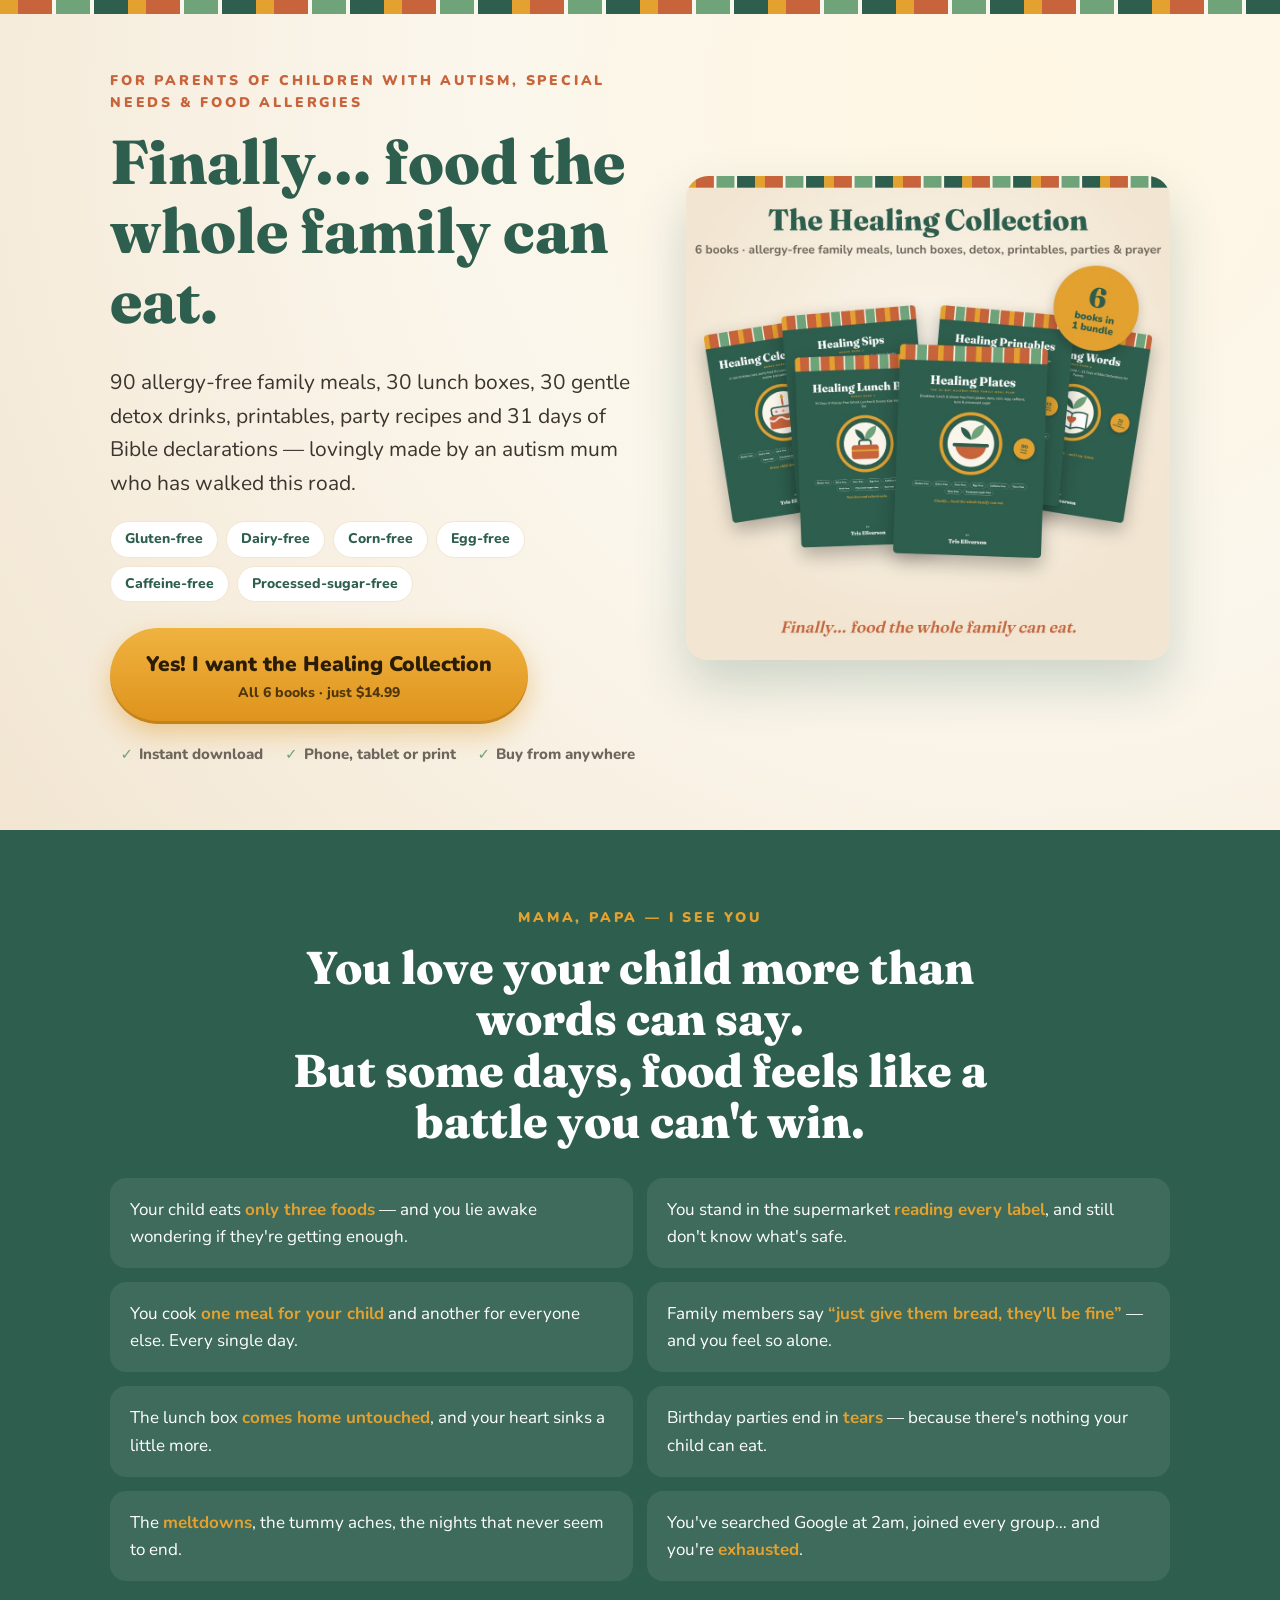
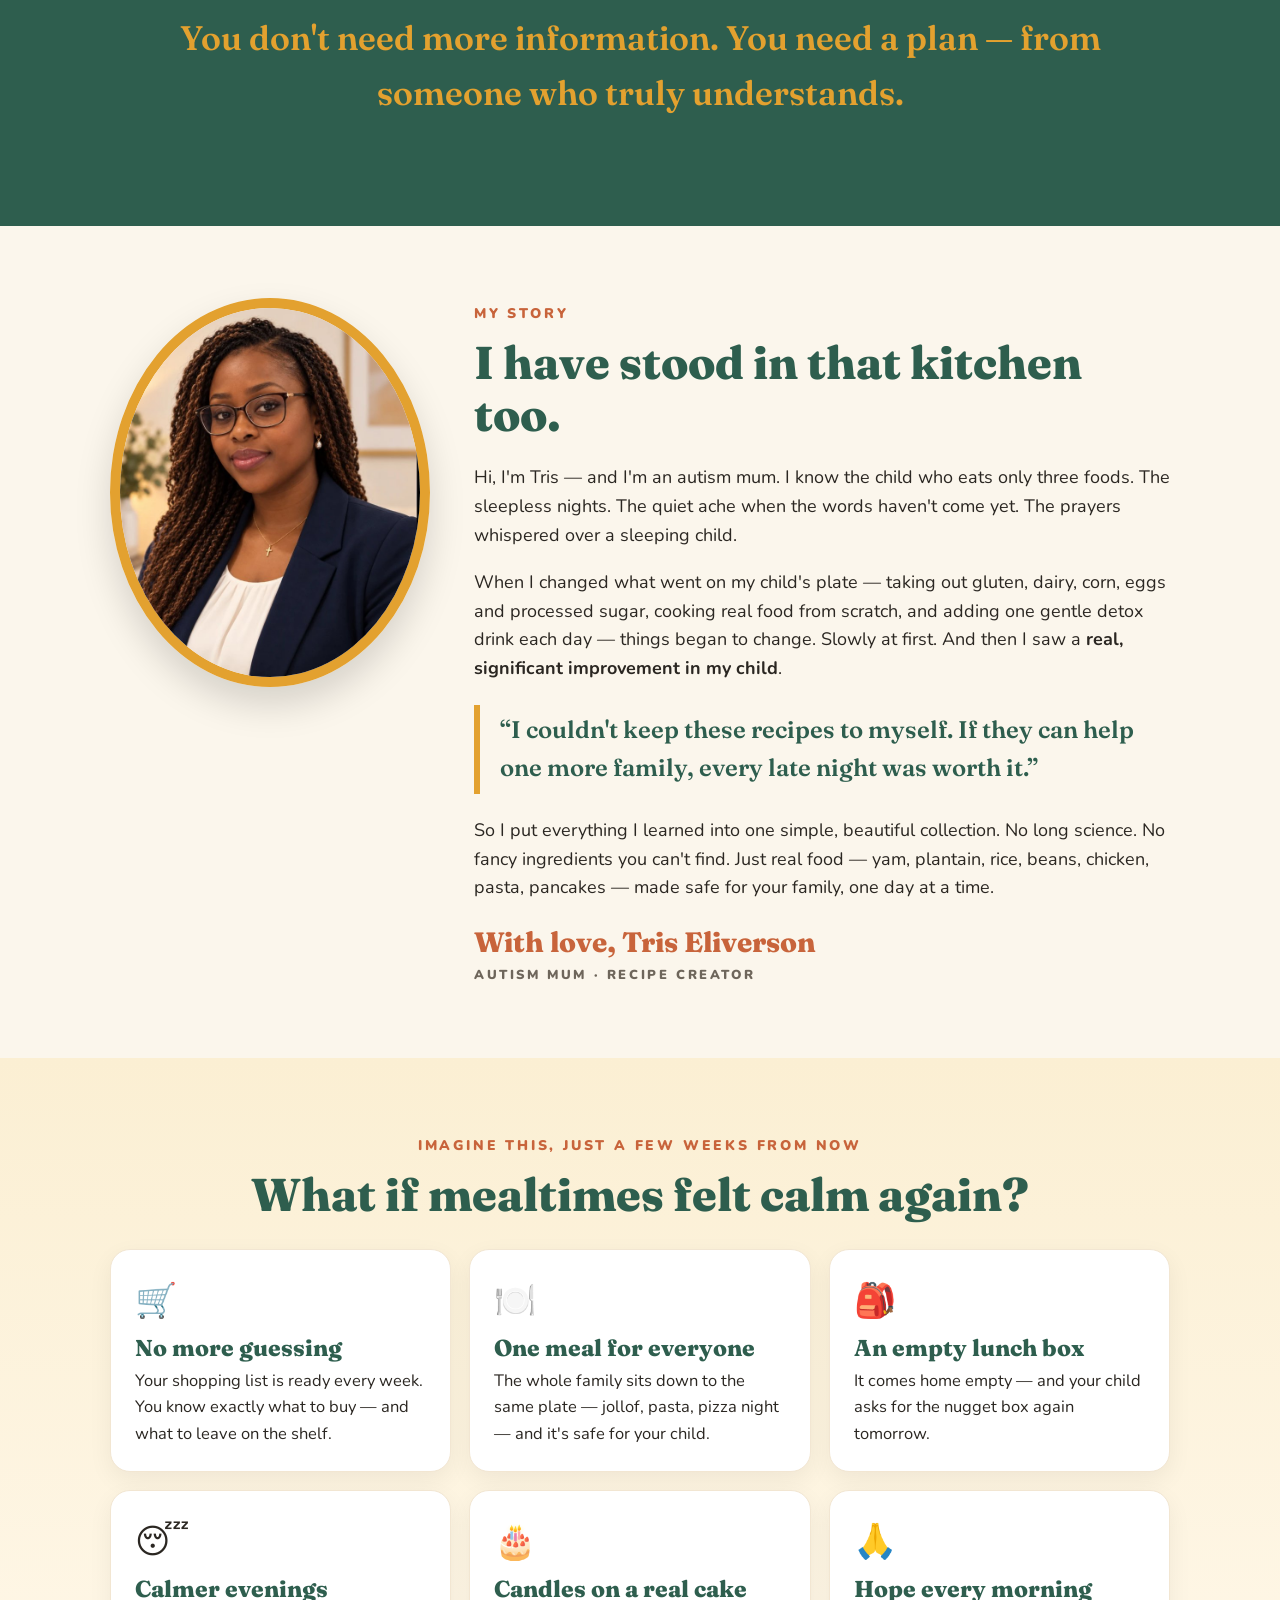
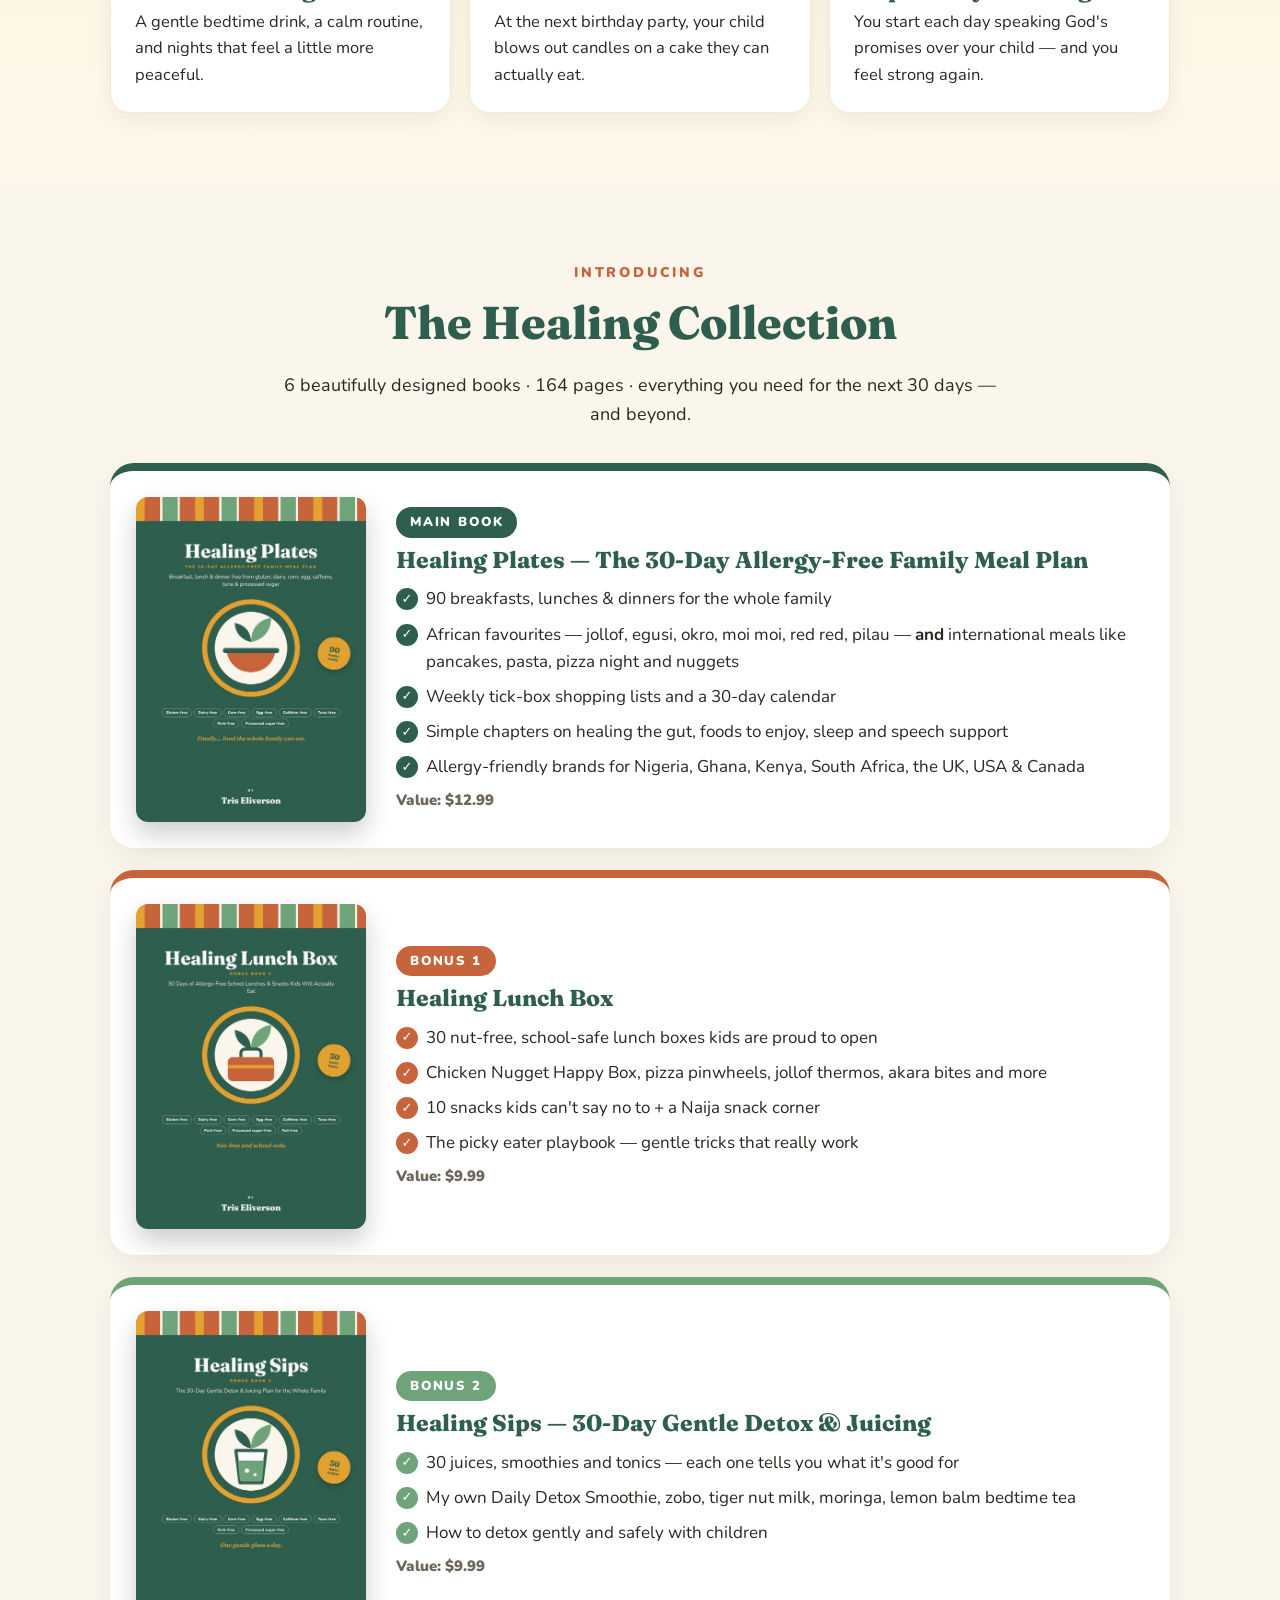
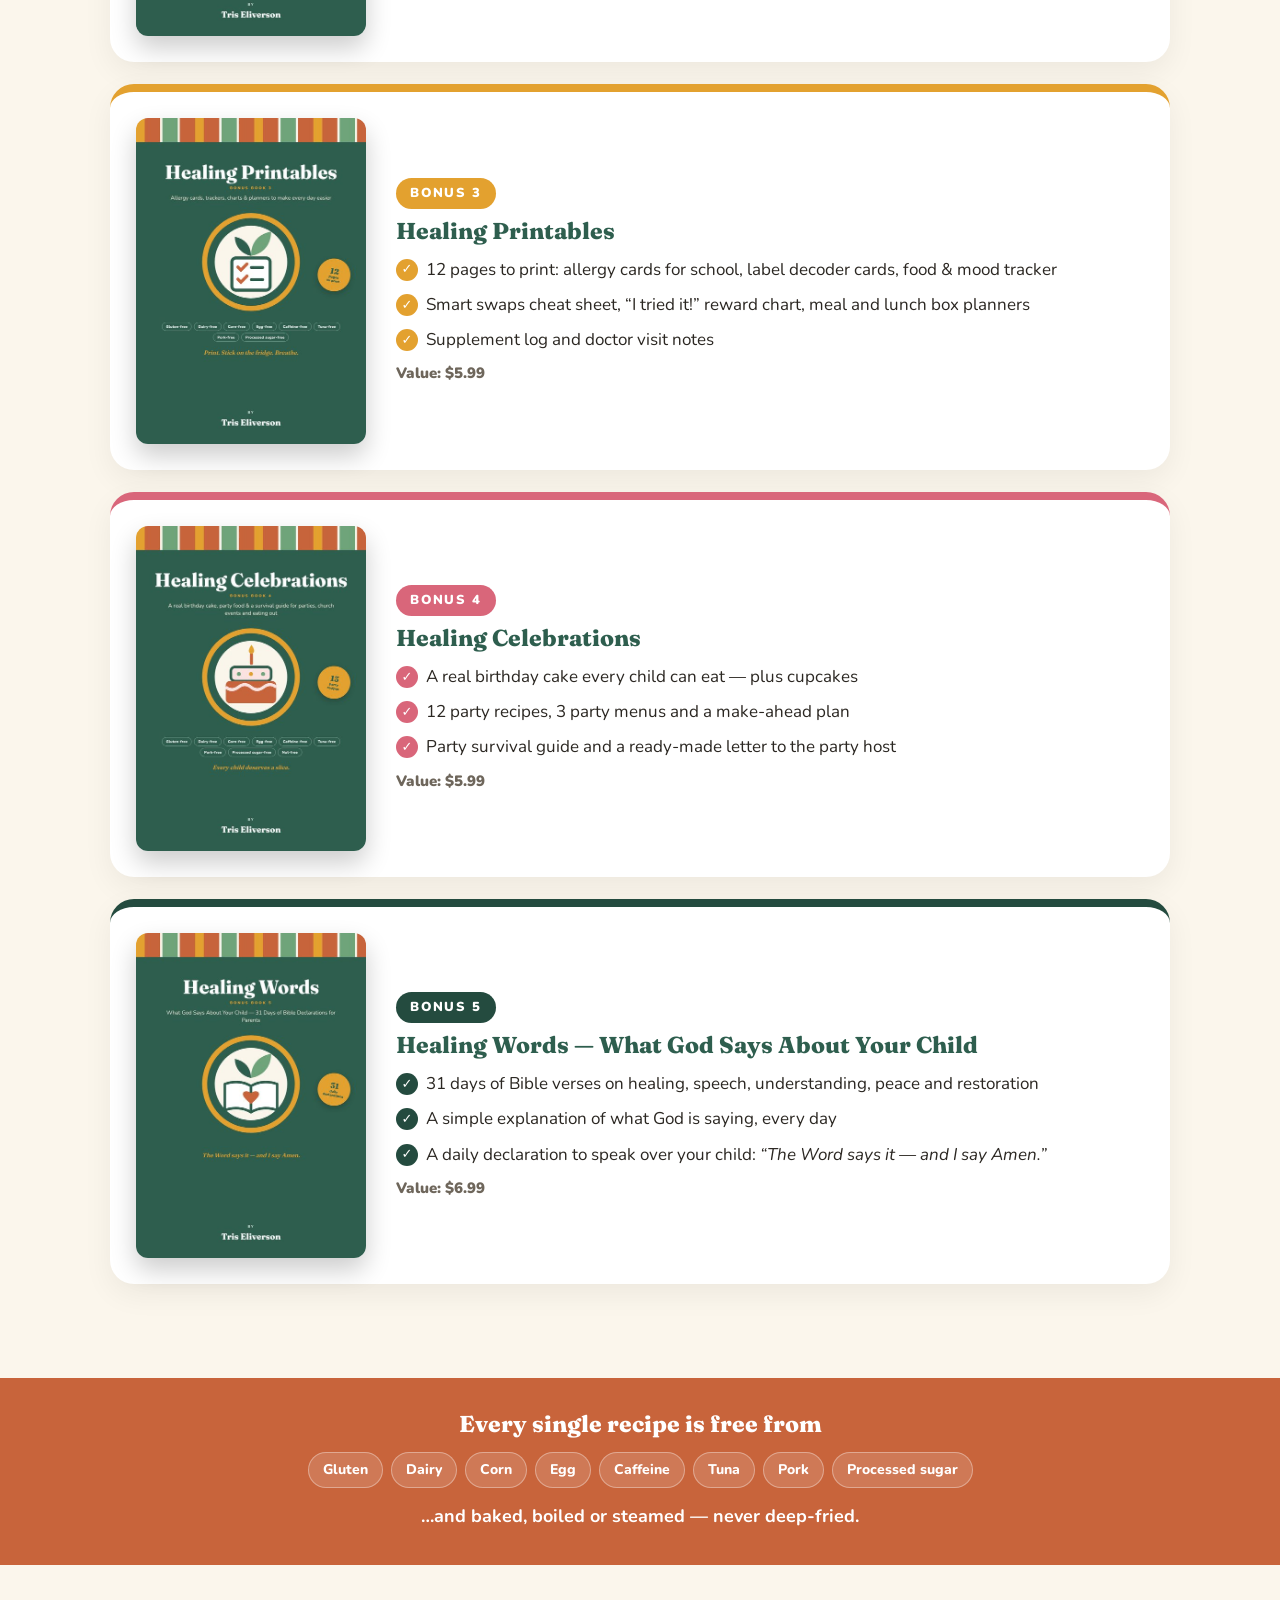
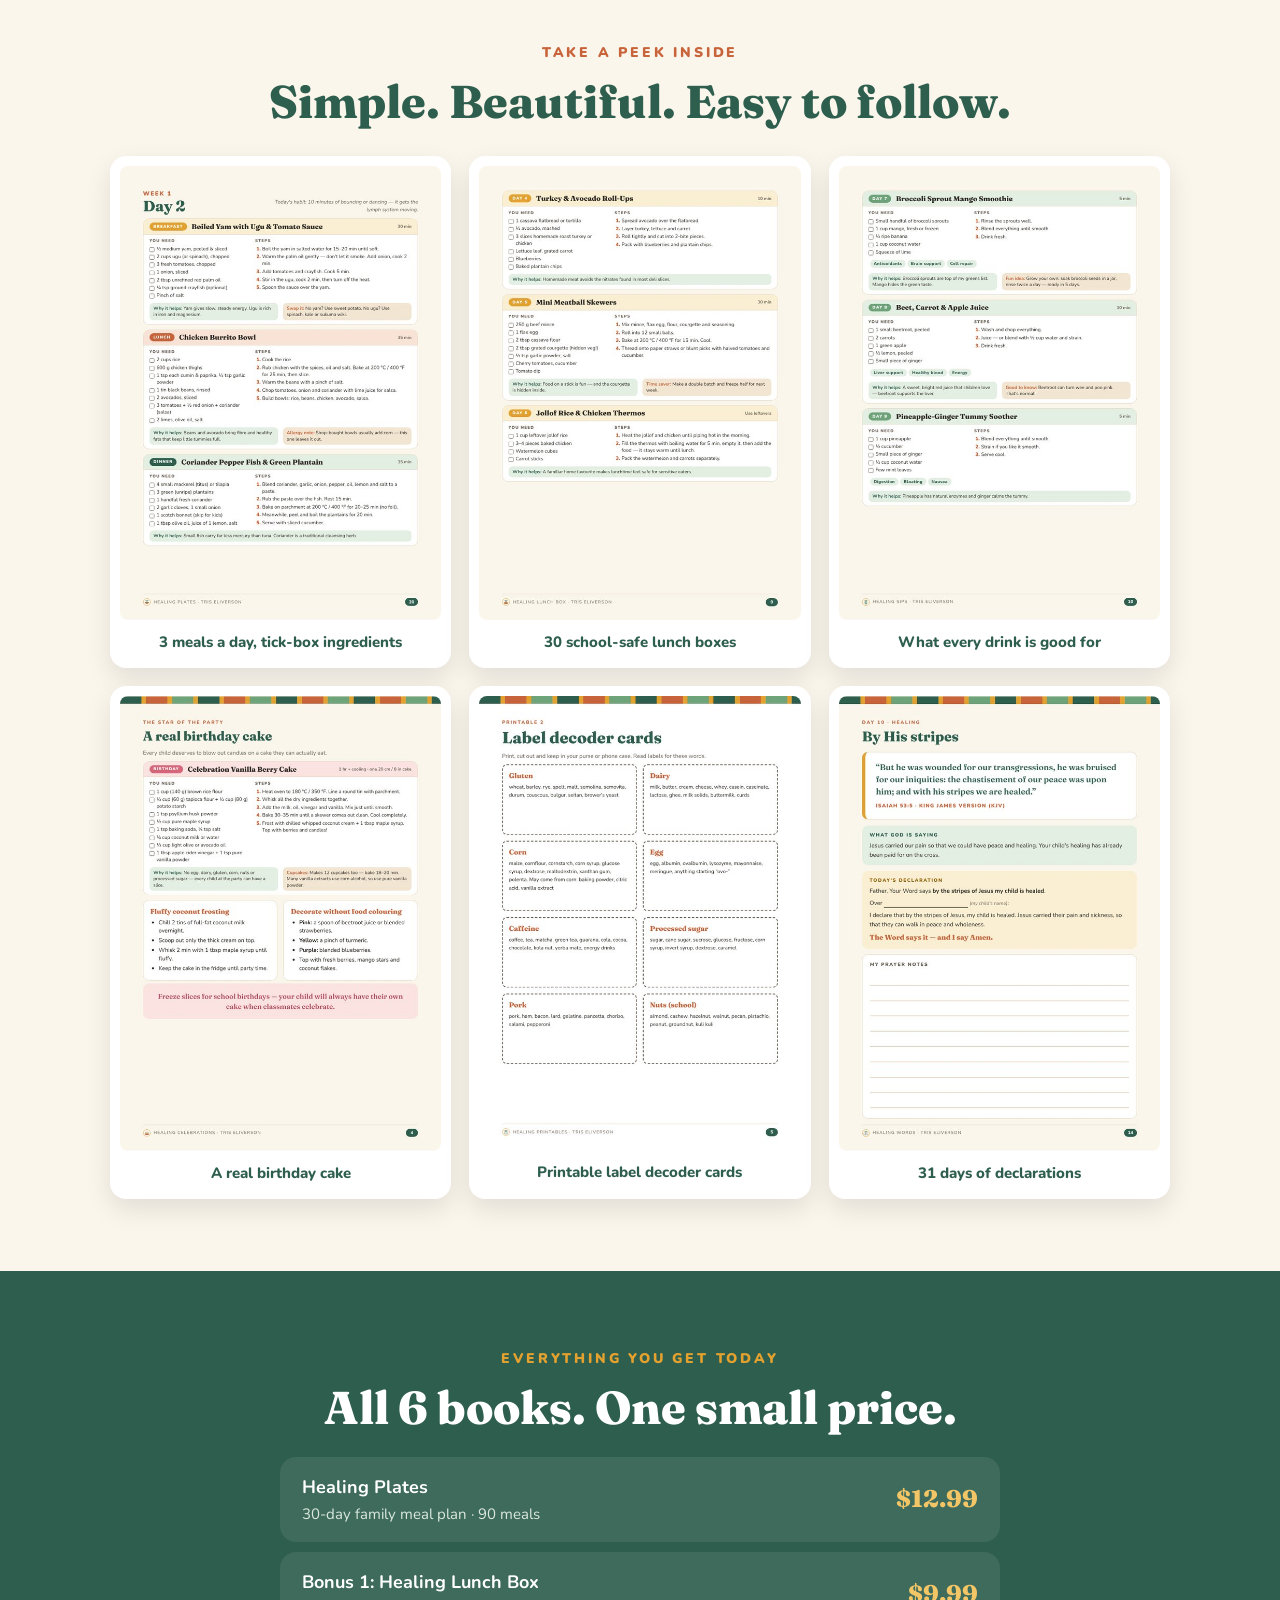
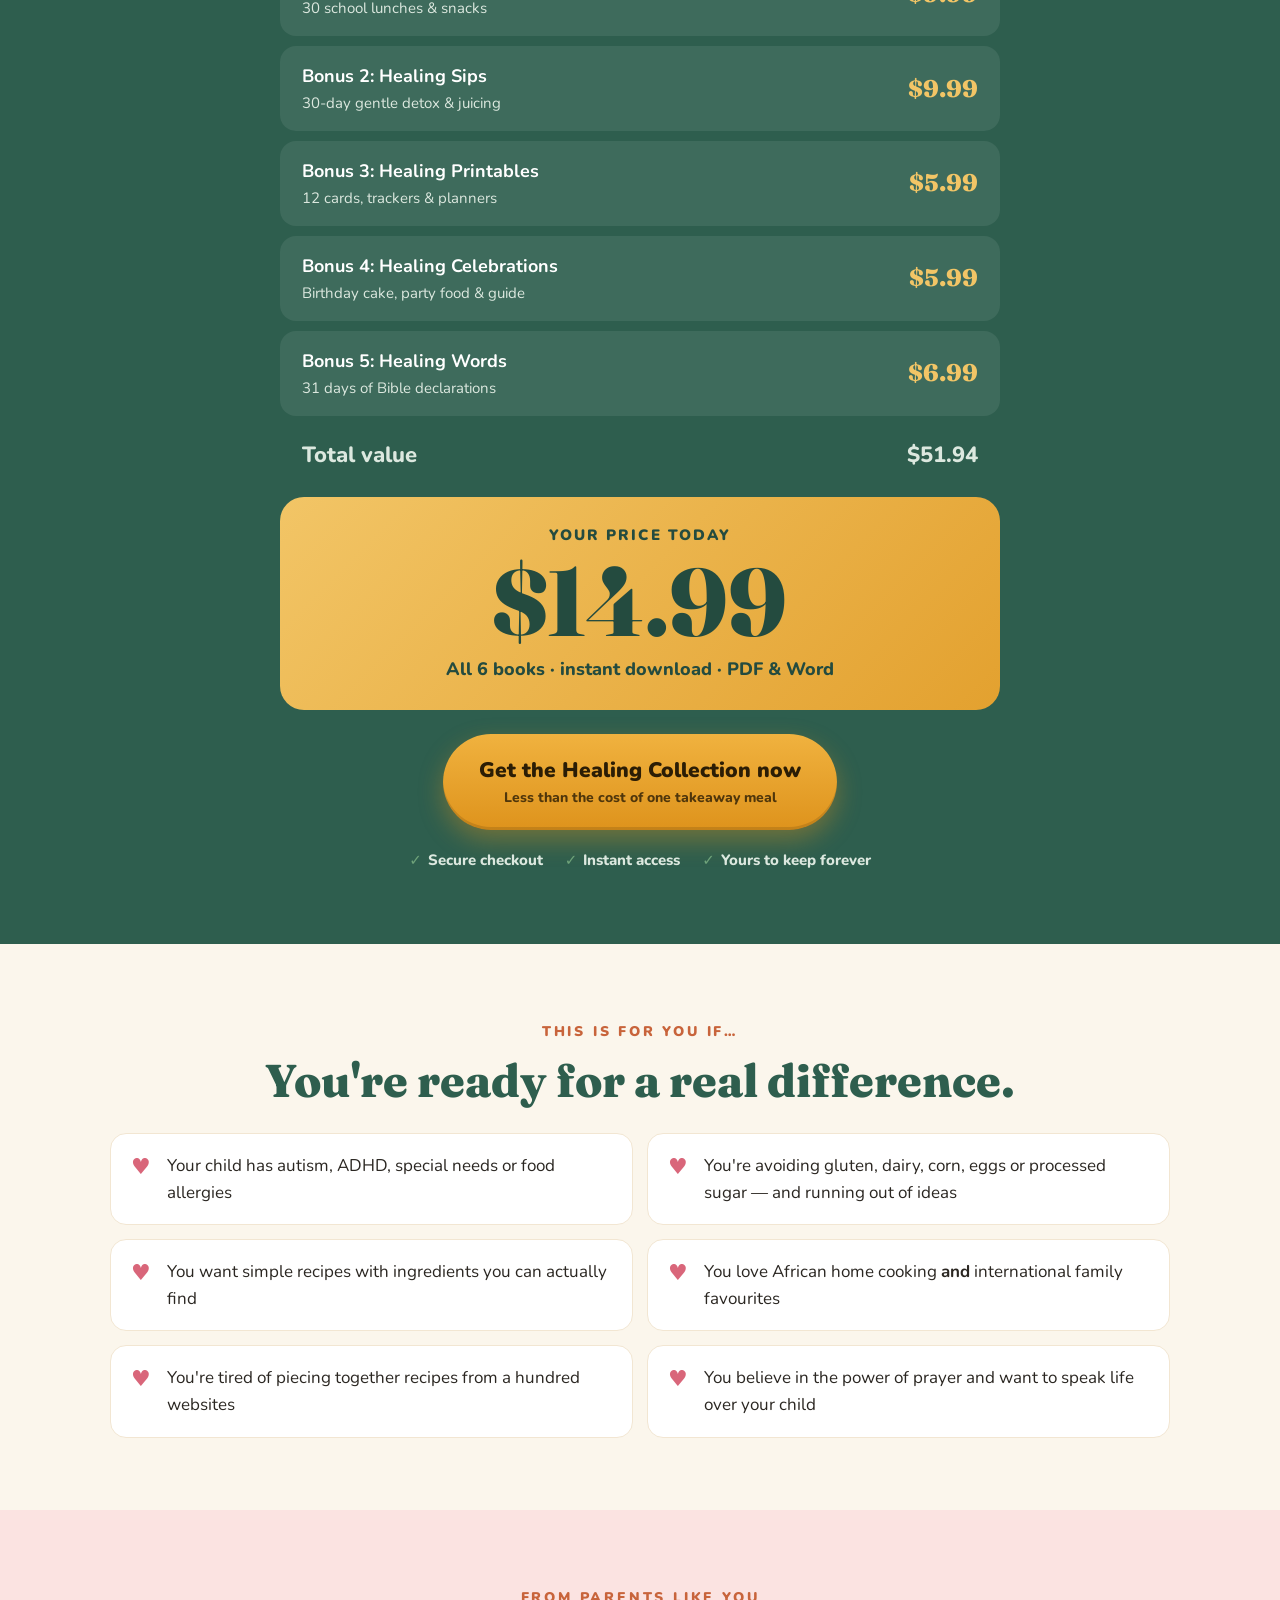
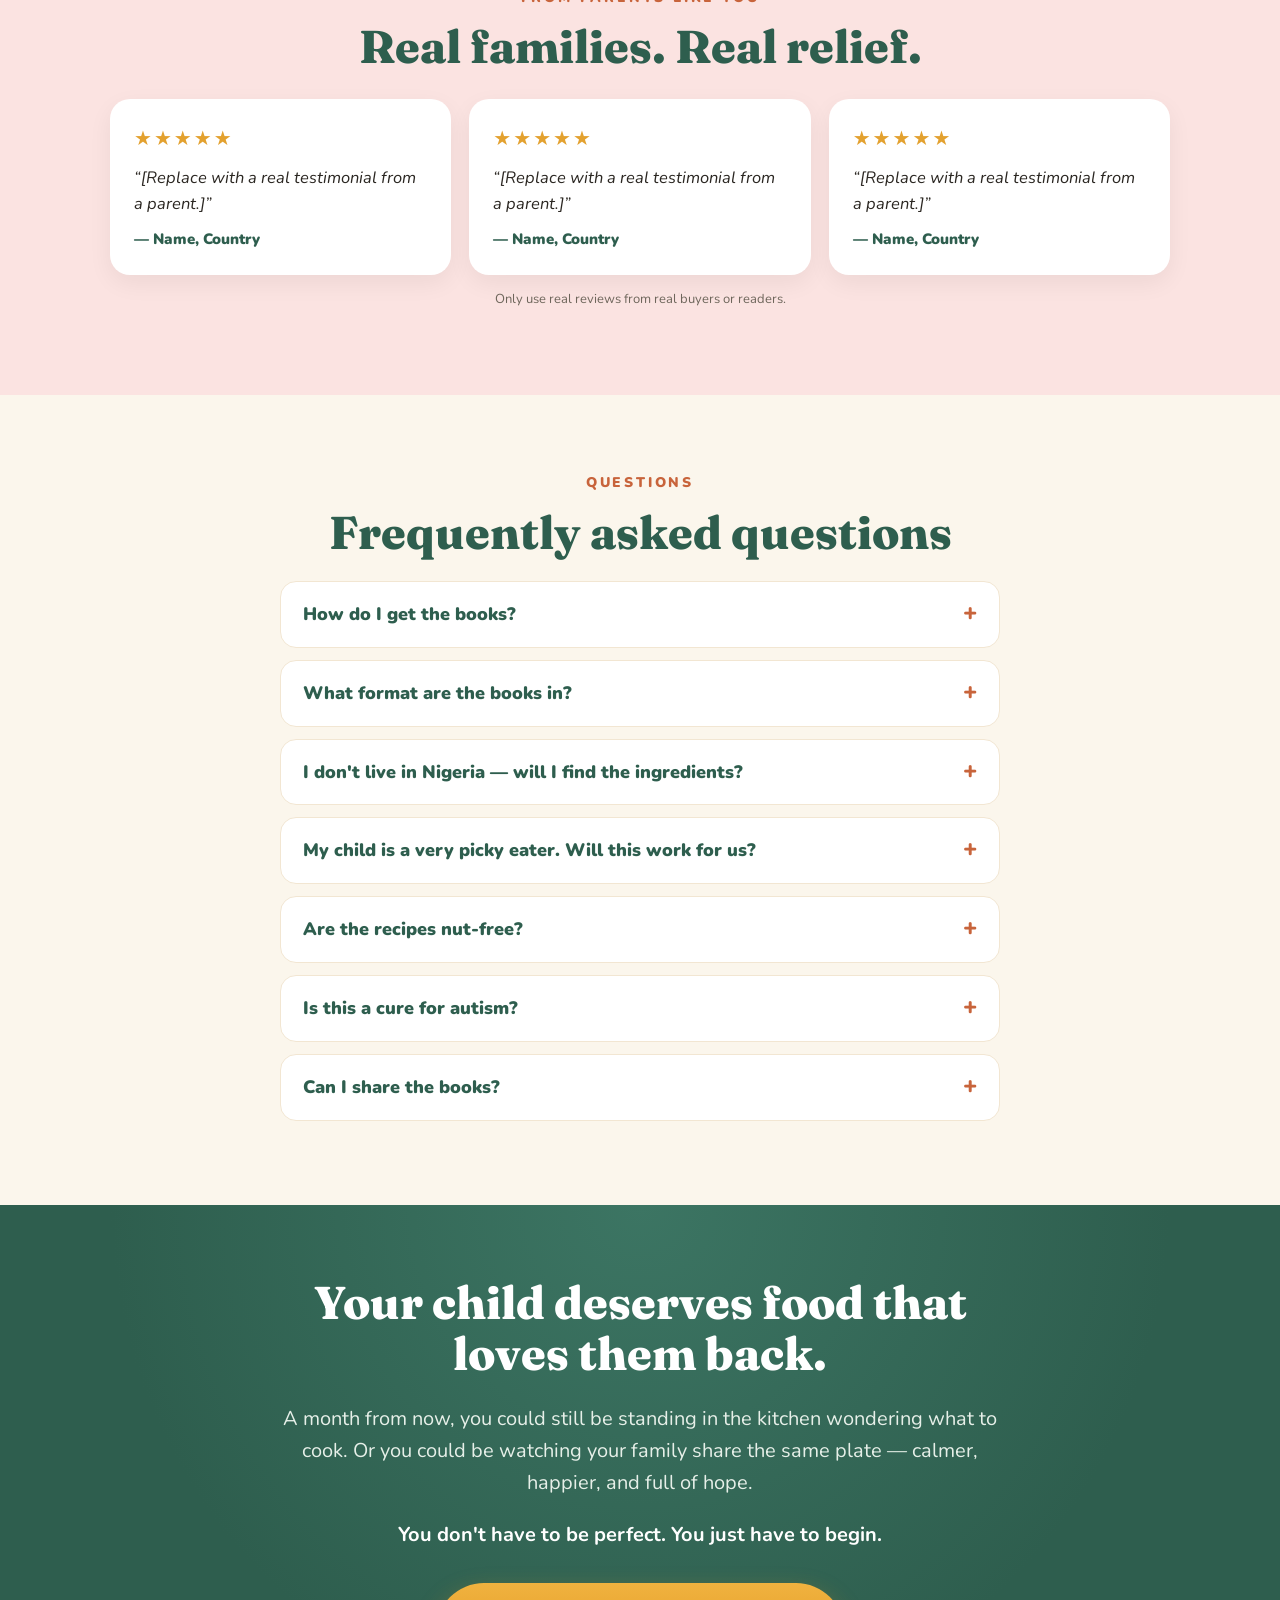
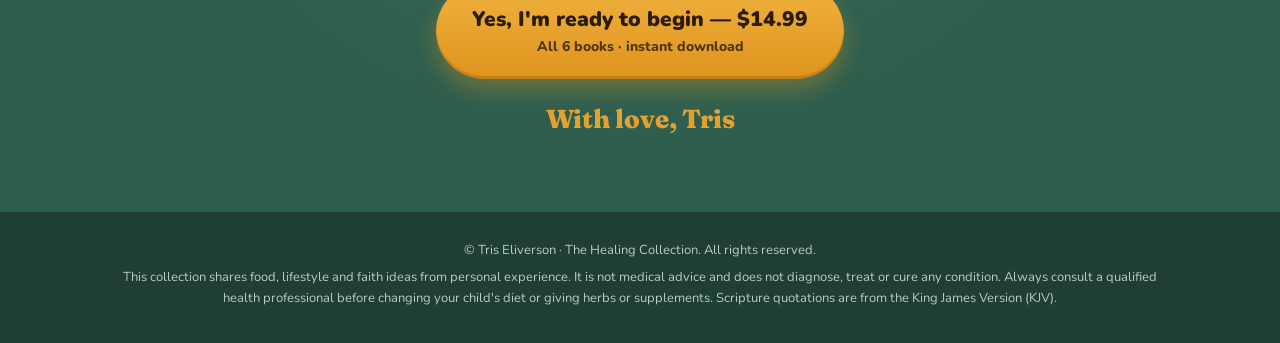
==== sales/site/index.html @ b3b6eb7f "Designed emotional sales page (Elementor-ready) with images and instructions Co-Authored-By: Claude " ====
<!doctype html>
<html lang="en">
<head>
<meta charset="utf-8">
<meta name="viewport" content="width=device-width, initial-scale=1">
<title>The Healing Collection — Allergy-Free Family Meal Plan by Tris Eliverson</title>
<meta name="description" content="90 allergy-free family meals, 30 lunch boxes, 30 detox drinks, printables, party recipes and 31 days of Bible declarations. Made by an autism mum. All 6 books for $14.99.">
<link rel="preconnect" href="https://fonts.googleapis.com">
<link href="https://fonts.googleapis.com/css2?family=Fraunces:opsz,wght@9..144,600;9..144,800&family=Nunito:wght@400;600;700;800;900&display=swap" rel="stylesheet">
<style>
/* Everything is scoped under .hc so the page can be pasted into an Elementor HTML widget. */
.hc { --green:#2E5E4E; --green2:#244B3F; --leaf:#6FA37A; --leafs:#E4EFE3; --terra:#C8643B; --terras:#F8E3D6;
      --gold:#E3A12F; --golds:#FBEFD3; --pink:#D9667A; --pinks:#FBE3E1; --cream:#FBF6EC; --sand:#F2E6D2; --ink:#2B2722; --muted:#6E665B;
      font-family:'Nunito',system-ui,sans-serif; color:var(--ink); background:var(--cream); line-height:1.6; font-size:18px; }
.hc * { box-sizing:border-box; }
.hc img { max-width:100%; display:block; }
.hc h1,.hc h2,.hc h3 { font-family:'Fraunces',Georgia,serif; font-weight:800; line-height:1.12; margin:0 0 .5em; color:var(--green); }
.hc h1 { font-size:clamp(34px,6vw,62px); } .hc h2 { font-size:clamp(28px,4.4vw,46px); } .hc h3 { font-size:23px; }
.hc p { margin:0 0 1em; }
.hc .wrap { max-width:1100px; margin:0 auto; padding:0 20px; }
.hc .narrow { max-width:760px; margin:0 auto; padding:0 20px; }
.hc section { padding:72px 0; }
.hc .kicker { display:inline-block; font-weight:900; font-size:14px; letter-spacing:.2em; text-transform:uppercase; color:var(--terra); margin-bottom:12px; }
.hc .center { text-align:center; }
.hc .stripe { height:14px; background:repeating-linear-gradient(90deg,var(--gold) 0 18px,var(--terra) 18px 52px,var(--cream) 52px 56px,var(--leaf) 56px 90px,var(--cream) 90px 94px,var(--green) 94px 128px); }
.hc .btn { display:inline-block; background:linear-gradient(180deg,#F0B23F,#DE931C); color:#2B1D05 !important; text-decoration:none; font-weight:900;
  font-size:21px; padding:20px 36px; border-radius:999px; box-shadow:0 10px 24px rgba(222,147,28,.38), inset 0 -3px 0 rgba(0,0,0,.12);
  transition:transform .15s ease; text-align:center; }
.hc .btn:hover { transform:translateY(-2px); }
.hc .btn small { display:block; font-size:14px; font-weight:800; opacity:.8; }
.hc .trust { display:flex; flex-wrap:wrap; gap:10px 22px; justify-content:center; margin-top:18px; font-weight:800; font-size:15px; color:var(--muted); }
.hc .trust span::before { content:'✓'; color:var(--leaf); margin-right:6px; font-weight:900; }

/* hero */
.hc .hero { background:radial-gradient(circle at 80% 10%,#FFF6E3 0,var(--cream) 45%,var(--sand) 100%); padding:56px 0 64px; }
.hc .hero .grid { display:grid; grid-template-columns:1.05fr .95fr; gap:40px; align-items:center; }
.hc .hero .lead { font-size:21px; color:#3b352e; }
.hc .pills { display:flex; flex-wrap:wrap; gap:8px; margin:18px 0 26px; }
.hc .pills span { background:#fff; border:1.5px solid var(--sand); border-radius:999px; padding:6px 14px; font-weight:800; font-size:14px; color:var(--green); }
.hc .hero img { border-radius:22px; box-shadow:0 24px 50px rgba(46,94,78,.22); }

/* pain */
.hc .pain { background:var(--green); color:#fff; }
.hc .pain h2 { color:#fff; }
.hc .pain .list { display:grid; grid-template-columns:1fr 1fr; gap:14px; margin:30px 0; }
.hc .pain .list div { background:rgba(255,255,255,.08); border-radius:16px; padding:18px 20px; font-size:17px; }
.hc .pain .list div b { color:var(--gold); }
.hc .pain .big { font-family:'Fraunces',serif; font-size:clamp(24px,3.4vw,34px); font-weight:600; color:var(--gold); text-align:center; margin-top:10px; }

/* story */
.hc .story .grid { display:grid; grid-template-columns:320px 1fr; gap:44px; align-items:start; }
.hc .story img { border-radius:50%; border:10px solid var(--gold); box-shadow:0 18px 36px rgba(0,0,0,.15); }
.hc .story .sig { font-family:'Fraunces',serif; font-size:28px; color:var(--terra); font-weight:800; margin-top:8px; }
.hc .story .role { font-size:13px; letter-spacing:.2em; text-transform:uppercase; font-weight:900; color:var(--muted); }
.hc .quote { font-family:'Fraunces',serif; font-weight:600; font-size:24px; color:var(--green); border-left:6px solid var(--gold); padding:6px 0 6px 20px; margin:22px 0; }

/* imagine */
.hc .imagine { background:linear-gradient(180deg,var(--golds),#FFF8EA); }
.hc .cards3 { display:grid; grid-template-columns:repeat(3,1fr); gap:18px; margin-top:28px; }
.hc .card { background:#fff; border-radius:20px; padding:24px; box-shadow:0 8px 24px rgba(0,0,0,.06); border:1px solid var(--sand); }
.hc .card .ic { font-size:34px; margin-bottom:8px; }
.hc .card h3 { margin-bottom:6px; }
.hc .card p { margin:0; font-size:16.5px; }

/* books */
.hc .book { display:grid; grid-template-columns:230px 1fr; gap:30px; align-items:center; background:#fff; border-radius:24px; padding:26px;
  margin-bottom:22px; box-shadow:0 10px 30px rgba(0,0,0,.06); border-top:8px solid var(--c,#2E5E4E); }
.hc .book img { border-radius:12px; box-shadow:0 12px 26px rgba(0,0,0,.2); }
.hc .book .tag { display:inline-block; background:var(--c); color:#fff; font-weight:900; font-size:13px; letter-spacing:.14em; text-transform:uppercase;
  border-radius:999px; padding:5px 14px; margin-bottom:10px; }
.hc .book ul { margin:10px 0 0; padding:0; list-style:none; }
.hc .book li { padding-left:30px; position:relative; margin-bottom:8px; font-size:17px; }
.hc .book li::before { content:'✓'; position:absolute; left:0; top:0; width:22px; height:22px; border-radius:50%; background:var(--c); color:#fff;
  font-size:13px; font-weight:900; display:flex; align-items:center; justify-content:center; margin-top:3px; }
.hc .book .val { font-weight:900; color:var(--muted); font-size:15px; margin-top:8px; }

/* free-from band */
.hc .free { background:var(--terra); color:#fff; padding:34px 0; text-align:center; }
.hc .free h3 { color:#fff; margin-bottom:14px; }
.hc .free .pills { justify-content:center; margin:0; }
.hc .free .pills span { background:rgba(255,255,255,.14); border-color:rgba(255,255,255,.35); color:#fff; }

/* peek */
.hc .peek { display:grid; grid-template-columns:repeat(3,1fr); gap:18px; margin-top:28px; }
.hc .peek figure { margin:0; background:#fff; border-radius:16px; padding:10px; box-shadow:0 10px 26px rgba(0,0,0,.1); }
.hc .peek img { border-radius:8px; }
.hc .peek figcaption { text-align:center; font-weight:800; font-size:15px; color:var(--green); padding:10px 4px 4px; }

/* stack */
.hc .stack { background:var(--green); color:#fff; }
.hc .stack h2 { color:#fff; }
.hc .stack .box { max-width:760px; margin:0 auto; }
.hc .stack .row { display:flex; justify-content:space-between; gap:16px; align-items:center; background:rgba(255,255,255,.08); border-radius:16px; padding:16px 22px; margin-bottom:10px; }
.hc .stack .row b { font-size:18px; } .hc .stack .row small { display:block; color:#DCE8DF; font-size:15px; }
.hc .stack .row span { font-family:'Fraunces',serif; font-weight:800; font-size:24px; color:#F2C566; white-space:nowrap; }
.hc .stack .total { display:flex; justify-content:space-between; font-weight:800; font-size:22px; padding:12px 22px; color:#DCE8DF; }
.hc .stack .price { background:linear-gradient(135deg,#F2C566,var(--gold)); color:var(--green2); border-radius:24px; padding:26px; text-align:center; margin:12px 0 24px; }
.hc .stack .price .l { font-weight:900; letter-spacing:.14em; text-transform:uppercase; font-size:15px; }
.hc .stack .price .p { font-family:'Fraunces',serif; font-weight:800; font-size:clamp(64px,10vw,96px); line-height:1; margin:6px 0; }
.hc .stack .price .s { font-weight:800; }

/* for you */
.hc .yes { display:grid; grid-template-columns:1fr 1fr; gap:14px; margin-top:26px; }
.hc .yes div { background:#fff; border-radius:16px; padding:18px 20px 18px 56px; position:relative; border:1px solid var(--sand); font-size:17px; }
.hc .yes div::before { content:'♥'; position:absolute; left:20px; top:16px; color:var(--pink); font-size:22px; }

/* testimonials */
.hc .testi { background:var(--pinks); }
.hc .tgrid { display:grid; grid-template-columns:repeat(3,1fr); gap:18px; margin-top:26px; }
.hc .tcard { background:#fff; border-radius:20px; padding:24px; box-shadow:0 8px 24px rgba(0,0,0,.06); }
.hc .tcard .stars { color:var(--gold); font-size:20px; letter-spacing:2px; }
.hc .tcard p { font-style:italic; font-size:16.5px; margin:10px 0; }
.hc .tcard .who { font-weight:900; color:var(--green); font-size:15px; }
.hc .note { font-size:13px; color:var(--muted); text-align:center; margin-top:14px; }

/* faq */
.hc details { background:#fff; border-radius:16px; padding:18px 22px; margin-bottom:12px; border:1px solid var(--sand); }
.hc summary { font-weight:900; font-size:18px; cursor:pointer; color:var(--green); list-style:none; }
.hc summary::after { content:'+'; float:right; color:var(--terra); font-size:24px; line-height:1; }
.hc details[open] summary::after { content:'–'; }
.hc details p { margin:12px 0 0; font-size:17px; }

/* final */
.hc .final { background:radial-gradient(circle at 50% 0,#3C7563 0,var(--green) 60%); color:#fff; text-align:center; }
.hc .final h2 { color:#fff; }
.hc .final p { font-size:20px; color:#E6EFE8; }
.hc .final .sig { font-family:'Fraunces',serif; font-size:26px; color:var(--gold); font-weight:800; margin-top:20px; }
.hc footer { background:#1F3F35; color:#B9CBBF; font-size:13px; padding:28px 0; text-align:center; }
.hc footer p { margin:0 0 6px; }

/* sticky mobile buy bar */
.hc .bar { position:fixed; left:0; right:0; bottom:0; z-index:99; background:rgba(31,63,53,.97); padding:10px 14px; display:none; align-items:center; justify-content:space-between; gap:12px; }
.hc .bar .t { color:#fff; font-weight:800; font-size:15px; line-height:1.2; } .hc .bar .t b { color:var(--gold); font-size:20px; }
.hc .bar .btn { font-size:16px; padding:12px 20px; }

@media (max-width:860px){
  .hc { font-size:17px; }
  .hc section { padding:54px 0; }
  .hc .hero .grid,.hc .story .grid,.hc .book { grid-template-columns:1fr; }
  .hc .hero .grid { gap:26px; } .hc .hero .img { order:-1; }
  .hc .story img { max-width:240px; margin:0 auto; }
  .hc .book img { max-width:220px; margin:0 auto; }
  .hc .pain .list,.hc .cards3,.hc .yes,.hc .tgrid { grid-template-columns:1fr; }
  .hc .peek { grid-template-columns:1fr 1fr; }
  .hc .btn { font-size:18px; padding:18px 26px; width:100%; }
  .hc .bar { display:flex; }
  .hc footer { padding-bottom:90px; }
}
</style>
</head>
<body style="margin:0">
<div class="hc">

<div class="stripe"></div>

<!-- ============ HERO ============ -->
<section class="hero">
  <div class="wrap grid">
    <div>
      <div class="kicker">For parents of children with autism, special needs &amp; food allergies</div>
      <h1>Finally… food the whole family can eat.</h1>
      <p class="lead">90 allergy-free family meals, 30 lunch boxes, 30 gentle detox drinks, printables, party recipes and 31 days of Bible declarations — lovingly made by an autism mum who has walked this road.</p>
      <div class="pills"><span>Gluten-free</span><span>Dairy-free</span><span>Corn-free</span><span>Egg-free</span><span>Caffeine-free</span><span>Processed-sugar-free</span></div>
      <a class="btn" href="https://selar.co/YOUR-LINK">Yes! I want the Healing Collection<small>All 6 books · just $14.99</small></a>
      <div class="trust"><span>Instant download</span><span>Phone, tablet or print</span><span>Buy from anywhere</span></div>
    </div>
    <div class="img"><img src="img/hc-bundle.jpg" alt="The Healing Collection — 6 books"></div>
  </div>
</section>

<!-- ============ PAIN ============ -->
<section class="pain">
  <div class="narrow center">
    <div class="kicker" style="color:var(--gold)">Mama, Papa — I see you</div>
    <h2>You love your child more than words can say.<br>But some days, food feels like a battle you can't win.</h2>
  </div>
  <div class="wrap">
    <div class="list">
      <div>Your child eats <b>only three foods</b> — and you lie awake wondering if they're getting enough.</div>
      <div>You stand in the supermarket <b>reading every label</b>, and still don't know what's safe.</div>
      <div>You cook <b>one meal for your child</b> and another for everyone else. Every single day.</div>
      <div>Family members say <b>“just give them bread, they'll be fine”</b> — and you feel so alone.</div>
      <div>The lunch box <b>comes home untouched</b>, and your heart sinks a little more.</div>
      <div>Birthday parties end in <b>tears</b> — because there's nothing your child can eat.</div>
      <div>The <b>meltdowns</b>, the tummy aches, the nights that never seem to end.</div>
      <div>You've searched Google at 2am, joined every group… and you're <b>exhausted</b>.</div>
    </div>
    <p class="big">You don't need more information. You need a plan — from someone who truly understands.</p>
  </div>
</section>

<!-- ============ STORY ============ -->
<section class="story">
  <div class="wrap grid">
    <img src="img/hc-tris.jpg" alt="Tris Eliverson, autism mum">
    <div>
      <div class="kicker">My story</div>
      <h2>I have stood in that kitchen too.</h2>
      <p>Hi, I'm Tris — and I'm an autism mum. I know the child who eats only three foods. The sleepless nights. The quiet ache when the words haven't come yet. The prayers whispered over a sleeping child.</p>
      <p>When I changed what went on my child's plate — taking out gluten, dairy, corn, eggs and processed sugar, cooking real food from scratch, and adding one gentle detox drink each day — things began to change. Slowly at first. And then I saw a <b>real, significant improvement in my child</b>.</p>
      <div class="quote">“I couldn't keep these recipes to myself. If they can help one more family, every late night was worth it.”</div>
      <p>So I put everything I learned into one simple, beautiful collection. No long science. No fancy ingredients you can't find. Just real food — yam, plantain, rice, beans, chicken, pasta, pancakes — made safe for your family, one day at a time.</p>
      <div class="sig">With love, Tris Eliverson</div>
      <div class="role">Autism mum · Recipe creator</div>
    </div>
  </div>
</section>

<!-- ============ IMAGINE ============ -->
<section class="imagine">
  <div class="wrap center">
    <div class="kicker">Imagine this, just a few weeks from now</div>
    <h2>What if mealtimes felt calm again?</h2>
    <div class="cards3" style="text-align:left">
      <div class="card"><div class="ic">🛒</div><h3>No more guessing</h3><p>Your shopping list is ready every week. You know exactly what to buy — and what to leave on the shelf.</p></div>
      <div class="card"><div class="ic">🍽️</div><h3>One meal for everyone</h3><p>The whole family sits down to the same plate — jollof, pasta, pizza night — and it's safe for your child.</p></div>
      <div class="card"><div class="ic">🎒</div><h3>An empty lunch box</h3><p>It comes home empty — and your child asks for the nugget box again tomorrow.</p></div>
      <div class="card"><div class="ic">😴</div><h3>Calmer evenings</h3><p>A gentle bedtime drink, a calm routine, and nights that feel a little more peaceful.</p></div>
      <div class="card"><div class="ic">🎂</div><h3>Candles on a real cake</h3><p>At the next birthday party, your child blows out candles on a cake they can actually eat.</p></div>
      <div class="card"><div class="ic">🙏</div><h3>Hope every morning</h3><p>You start each day speaking God's promises over your child — and you feel strong again.</p></div>
    </div>
  </div>
</section>

<!-- ============ BOOKS ============ -->
<section>
  <div class="wrap">
    <div class="center"><div class="kicker">Introducing</div><h2>The Healing Collection</h2>
      <p style="max-width:720px;margin:0 auto 34px">6 beautifully designed books · 164 pages · everything you need for the next 30 days — and beyond.</p></div>

    <div class="book" style="--c:#2E5E4E"><img src="img/hc-cover1.jpg" alt="Healing Plates"><div>
      <span class="tag">Main book</span><h3>Healing Plates — The 30-Day Allergy-Free Family Meal Plan</h3>
      <ul><li>90 breakfasts, lunches &amp; dinners for the whole family</li>
      <li>African favourites — jollof, egusi, okro, moi moi, red red, pilau — <b>and</b> international meals like pancakes, pasta, pizza night and nuggets</li>
      <li>Weekly tick-box shopping lists and a 30-day calendar</li>
      <li>Simple chapters on healing the gut, foods to enjoy, sleep and speech support</li>
      <li>Allergy-friendly brands for Nigeria, Ghana, Kenya, South Africa, the UK, USA &amp; Canada</li></ul>
      <div class="val">Value: $12.99</div></div></div>

    <div class="book" style="--c:#C8643B"><img src="img/hc-cover2.jpg" alt="Healing Lunch Box"><div>
      <span class="tag">Bonus 1</span><h3>Healing Lunch Box</h3>
      <ul><li>30 nut-free, school-safe lunch boxes kids are proud to open</li>
      <li>Chicken Nugget Happy Box, pizza pinwheels, jollof thermos, akara bites and more</li>
      <li>10 snacks kids can't say no to + a Naija snack corner</li>
      <li>The picky eater playbook — gentle tricks that really work</li></ul>
      <div class="val">Value: $9.99</div></div></div>

    <div class="book" style="--c:#6FA37A"><img src="img/hc-cover3.jpg" alt="Healing Sips"><div>
      <span class="tag">Bonus 2</span><h3>Healing Sips — 30-Day Gentle Detox &amp; Juicing</h3>
      <ul><li>30 juices, smoothies and tonics — each one tells you what it's good for</li>
      <li>My own Daily Detox Smoothie, zobo, tiger nut milk, moringa, lemon balm bedtime tea</li>
      <li>How to detox gently and safely with children</li></ul>
      <div class="val">Value: $9.99</div></div></div>

    <div class="book" style="--c:#E3A12F"><img src="img/hc-cover4.jpg" alt="Healing Printables"><div>
      <span class="tag">Bonus 3</span><h3>Healing Printables</h3>
      <ul><li>12 pages to print: allergy cards for school, label decoder cards, food &amp; mood tracker</li>
      <li>Smart swaps cheat sheet, “I tried it!” reward chart, meal and lunch box planners</li>
      <li>Supplement log and doctor visit notes</li></ul>
      <div class="val">Value: $5.99</div></div></div>

    <div class="book" style="--c:#D9667A"><img src="img/hc-cover5.jpg" alt="Healing Celebrations"><div>
      <span class="tag">Bonus 4</span><h3>Healing Celebrations</h3>
      <ul><li>A real birthday cake every child can eat — plus cupcakes</li>
      <li>12 party recipes, 3 party menus and a make-ahead plan</li>
      <li>Party survival guide and a ready-made letter to the party host</li></ul>
      <div class="val">Value: $5.99</div></div></div>

    <div class="book" style="--c:#244B3F"><img src="img/hc-cover6.jpg" alt="Healing Words"><div>
      <span class="tag">Bonus 5</span><h3>Healing Words — What God Says About Your Child</h3>
      <ul><li>31 days of Bible verses on healing, speech, understanding, peace and restoration</li>
      <li>A simple explanation of what God is saying, every day</li>
      <li>A daily declaration to speak over your child: <i>“The Word says it — and I say Amen.”</i></li></ul>
      <div class="val">Value: $6.99</div></div></div>
  </div>
</section>

<div class="free"><div class="wrap"><h3>Every single recipe is free from</h3>
  <div class="pills"><span>Gluten</span><span>Dairy</span><span>Corn</span><span>Egg</span><span>Caffeine</span><span>Tuna</span><span>Pork</span><span>Processed sugar</span></div>
  <p style="margin:14px 0 0;font-weight:700">…and baked, boiled or steamed — never deep-fried.</p></div></div>

<!-- ============ PEEK ============ -->
<section>
  <div class="wrap center">
    <div class="kicker">Take a peek inside</div>
    <h2>Simple. Beautiful. Easy to follow.</h2>
    <div class="peek">
      <figure><img src="img/hc-peek-day.jpg" alt="Day page"><figcaption>3 meals a day, tick-box ingredients</figcaption></figure>
      <figure><img src="img/hc-peek-lunch.jpg" alt="Lunch box page"><figcaption>30 school-safe lunch boxes</figcaption></figure>
      <figure><img src="img/hc-peek-sips.jpg" alt="Detox page"><figcaption>What every drink is good for</figcaption></figure>
      <figure><img src="img/hc-peek-cake.jpg" alt="Birthday cake"><figcaption>A real birthday cake</figcaption></figure>
      <figure><img src="img/hc-peek-print.jpg" alt="Printables"><figcaption>Printable label decoder cards</figcaption></figure>
      <figure><img src="img/hc-peek-words.jpg" alt="Bible declaration"><figcaption>31 days of declarations</figcaption></figure>
    </div>
  </div>
</section>

<!-- ============ STACK ============ -->
<section class="stack" id="buy">
  <div class="wrap center"><div class="kicker" style="color:var(--gold)">Everything you get today</div><h2>All 6 books. One small price.</h2></div>
  <div class="box wrap">
    <div class="row"><div><b>Healing Plates</b><small>30-day family meal plan · 90 meals</small></div><span>$12.99</span></div>
    <div class="row"><div><b>Bonus 1: Healing Lunch Box</b><small>30 school lunches &amp; snacks</small></div><span>$9.99</span></div>
    <div class="row"><div><b>Bonus 2: Healing Sips</b><small>30-day gentle detox &amp; juicing</small></div><span>$9.99</span></div>
    <div class="row"><div><b>Bonus 3: Healing Printables</b><small>12 cards, trackers &amp; planners</small></div><span>$5.99</span></div>
    <div class="row"><div><b>Bonus 4: Healing Celebrations</b><small>Birthday cake, party food &amp; guide</small></div><span>$5.99</span></div>
    <div class="row"><div><b>Bonus 5: Healing Words</b><small>31 days of Bible declarations</small></div><span>$6.99</span></div>
    <div class="total"><span>Total value</span><span>$51.94</span></div>
    <div class="price"><div class="l">Your price today</div><div class="p">$14.99</div><div class="s">All 6 books · instant download · PDF &amp; Word</div></div>
    <div class="center"><a class="btn" href="https://selar.co/YOUR-LINK">Get the Healing Collection now<small>Less than the cost of one takeaway meal</small></a>
    <div class="trust" style="color:#DCE8DF"><span>Secure checkout</span><span>Instant access</span><span>Yours to keep forever</span></div></div>
  </div>
</section>

<!-- ============ FOR YOU ============ -->
<section>
  <div class="wrap center"><div class="kicker">This is for you if…</div><h2>You're ready for a real difference.</h2>
    <div class="yes" style="text-align:left">
      <div>Your child has autism, ADHD, special needs or food allergies</div>
      <div>You're avoiding gluten, dairy, corn, eggs or processed sugar — and running out of ideas</div>
      <div>You want simple recipes with ingredients you can actually find</div>
      <div>You love African home cooking <b>and</b> international family favourites</div>
      <div>You're tired of piecing together recipes from a hundred websites</div>
      <div>You believe in the power of prayer and want to speak life over your child</div>
    </div></div>
</section>

<!-- ============ TESTIMONIALS (replace with real ones) ============ -->
<section class="testi">
  <div class="wrap center"><div class="kicker">From parents like you</div><h2>Real families. Real relief.</h2>
    <div class="tgrid" style="text-align:left">
      <div class="tcard"><div class="stars">★★★★★</div><p>“[Replace with a real testimonial from a parent.]”</p><div class="who">— Name, Country</div></div>
      <div class="tcard"><div class="stars">★★★★★</div><p>“[Replace with a real testimonial from a parent.]”</p><div class="who">— Name, Country</div></div>
      <div class="tcard"><div class="stars">★★★★★</div><p>“[Replace with a real testimonial from a parent.]”</p><div class="who">— Name, Country</div></div>
    </div>
    <p class="note">Only use real reviews from real buyers or readers.</p></div>
</section>

<!-- ============ FAQ ============ -->
<section>
  <div class="narrow"><div class="center"><div class="kicker">Questions</div><h2>Frequently asked questions</h2></div>
    <details><summary>How do I get the books?</summary><p>Straight after payment you'll receive a download link for all 6 books. Read them on your phone, tablet or computer — or print them.</p></details>
    <details><summary>What format are the books in?</summary><p>Beautifully designed PDFs, plus Word versions so you can make notes. There's also one all-in-one PDF with all 6 books together.</p></details>
    <details><summary>I don't live in Nigeria — will I find the ingredients?</summary><p>Yes. Recipes include simple swaps, and there's a brands guide for Nigeria, Ghana, Kenya, South Africa, the UK, the USA and Canada. Half of the meals are international family favourites.</p></details>
    <details><summary>My child is a very picky eater. Will this work for us?</summary><p>This collection was made with picky eaters in mind — hidden vegetables, blended soups, dips, fun shapes and a gentle picky eater playbook. Go slowly, one new food at a time, next to a food your child already loves.</p></details>
    <details><summary>Are the recipes nut-free?</summary><p>All lunch box and party recipes are nut-free and school-safe. The family meals use seeds like pumpkin and sunflower instead of nuts.</p></details>
    <details><summary>Is this a cure for autism?</summary><p>No. Food is not a cure, and this collection is not medical advice. It shares what helped one family. Many parents find a calmer gut helps with sleep, mood and picky eating. Please keep working with your child's doctor, and check with them before giving herbs or supplements.</p></details>
    <details><summary>Can I share the books?</summary><p>The books are for your family's personal use. If a friend would love them, please share this page — it helps me keep creating.</p></details>
  </div>
</section>

<!-- ============ FINAL ============ -->
<section class="final">
  <div class="narrow">
    <h2>Your child deserves food that loves them back.</h2>
    <p>A month from now, you could still be standing in the kitchen wondering what to cook. Or you could be watching your family share the same plate — calmer, happier, and full of hope.</p>
    <p><b style="color:#fff">You don't have to be perfect. You just have to begin.</b></p>
    <a class="btn" href="https://selar.co/YOUR-LINK" style="margin-top:12px">Yes, I'm ready to begin — $14.99<small>All 6 books · instant download</small></a>
    <div class="sig">With love, Tris</div>
  </div>
</section>

<footer>
  <div class="wrap">
    <p>© Tris Eliverson · The Healing Collection. All rights reserved.</p>
    <p>This collection shares food, lifestyle and faith ideas from personal experience. It is not medical advice and does not diagnose, treat or cure any condition. Always consult a qualified health professional before changing your child's diet or giving herbs or supplements. Scripture quotations are from the King James Version (KJV).</p>
  </div>
</footer>

<div class="bar"><div class="t">All 6 books<br><b>$14.99</b></div><a class="btn" href="https://selar.co/YOUR-LINK">Get it now</a></div>

</div>
</body>
</html>
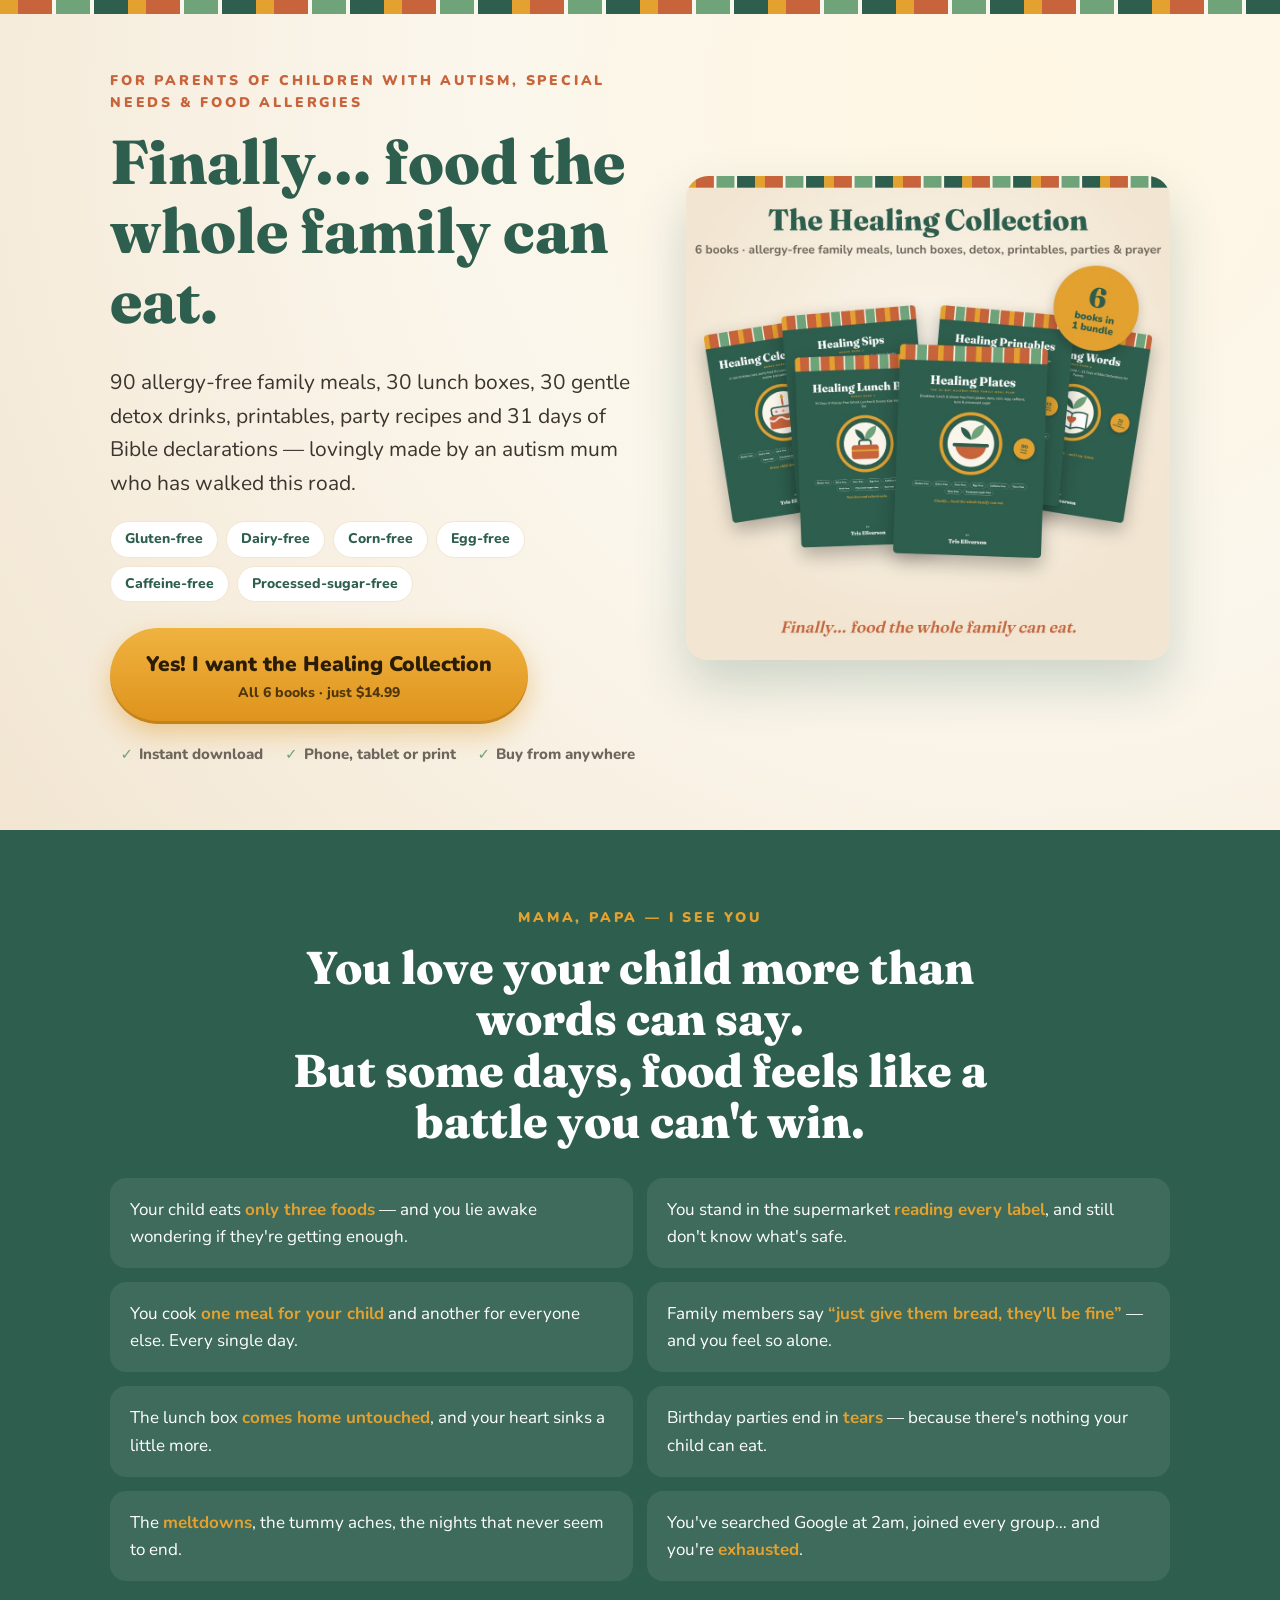
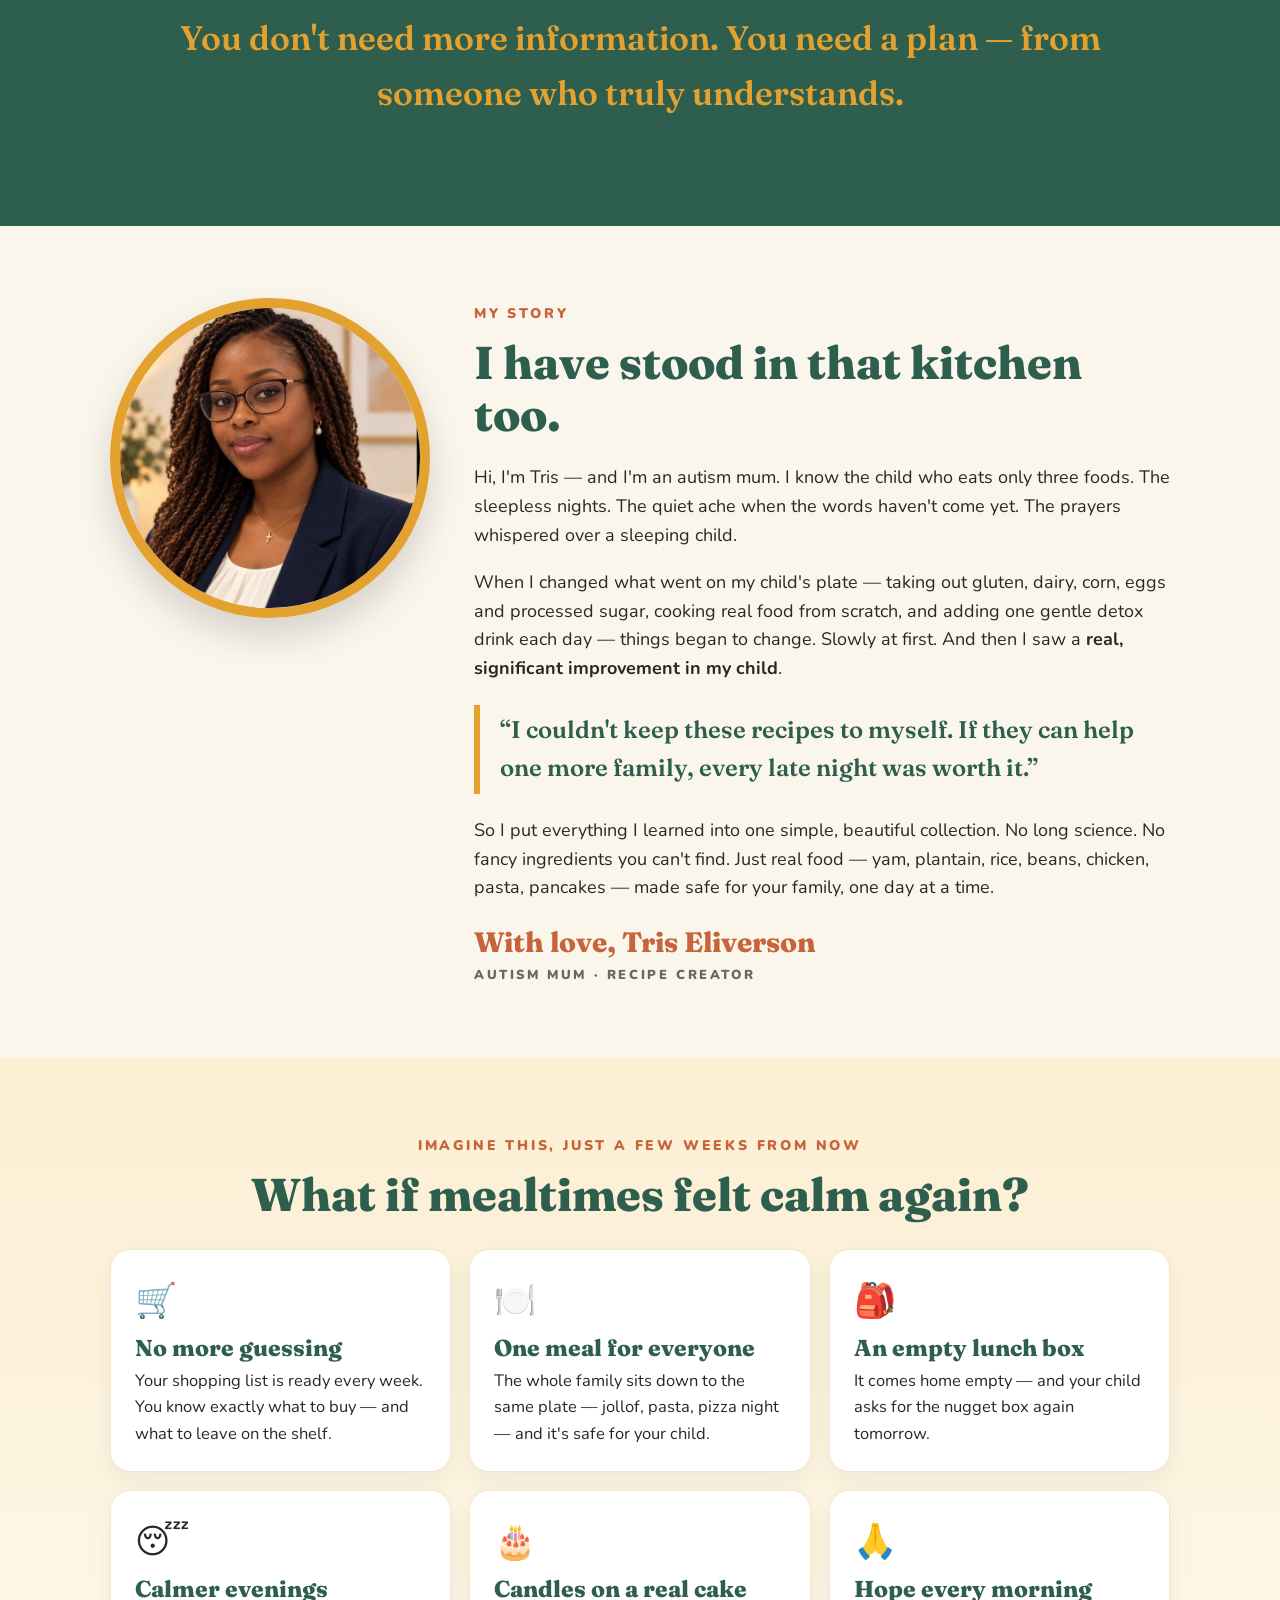
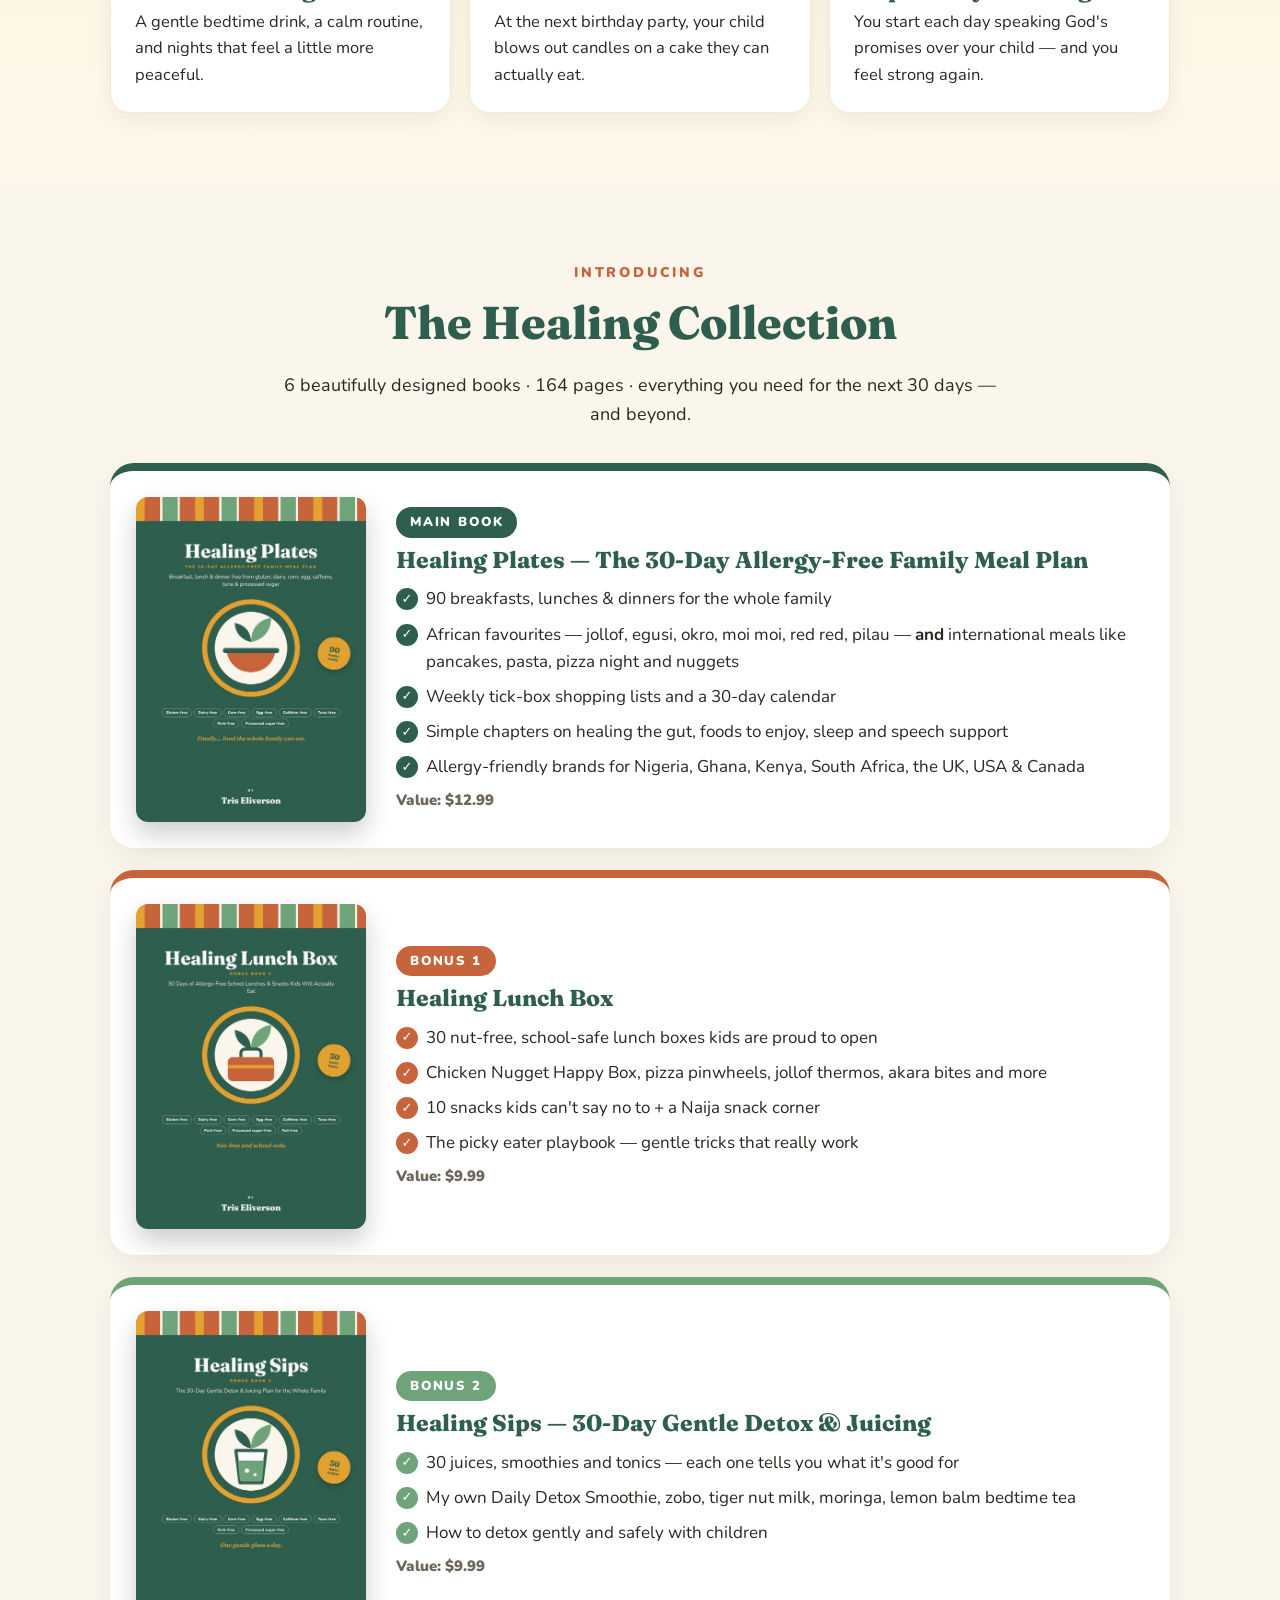
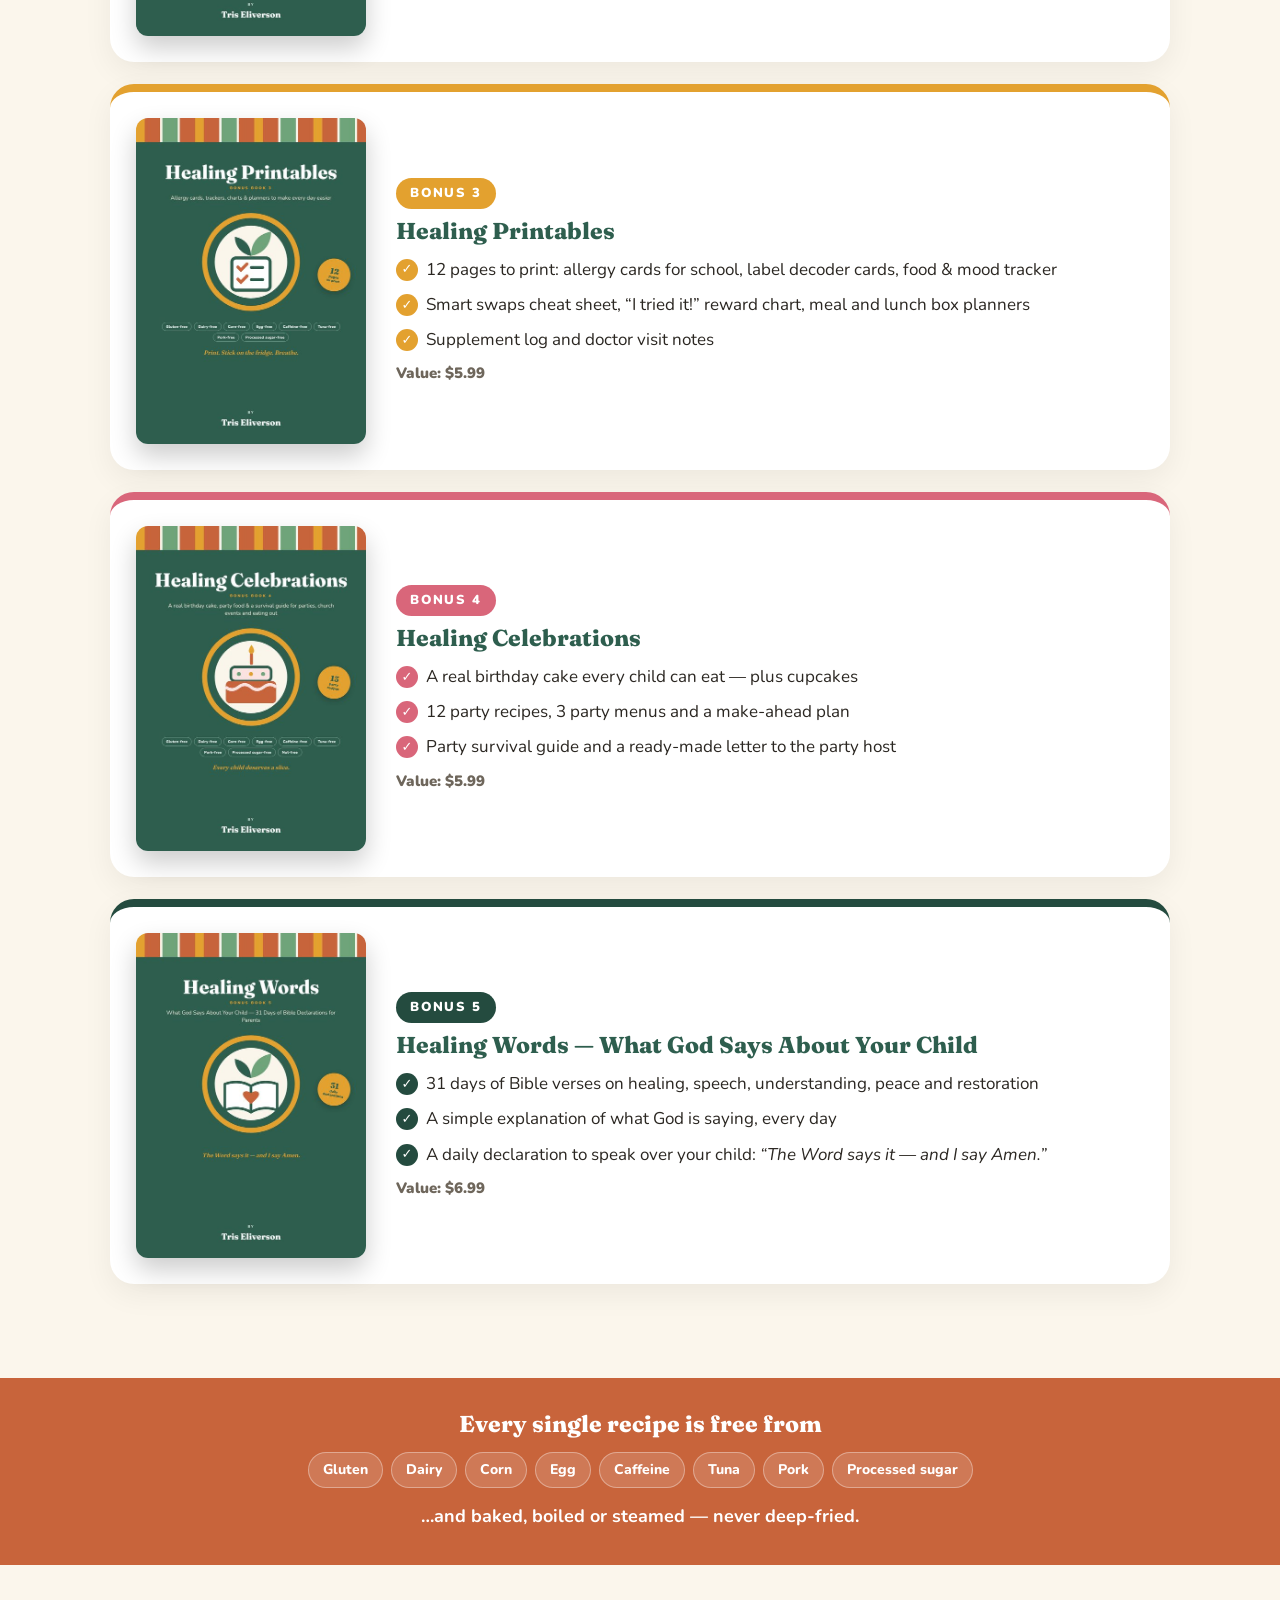
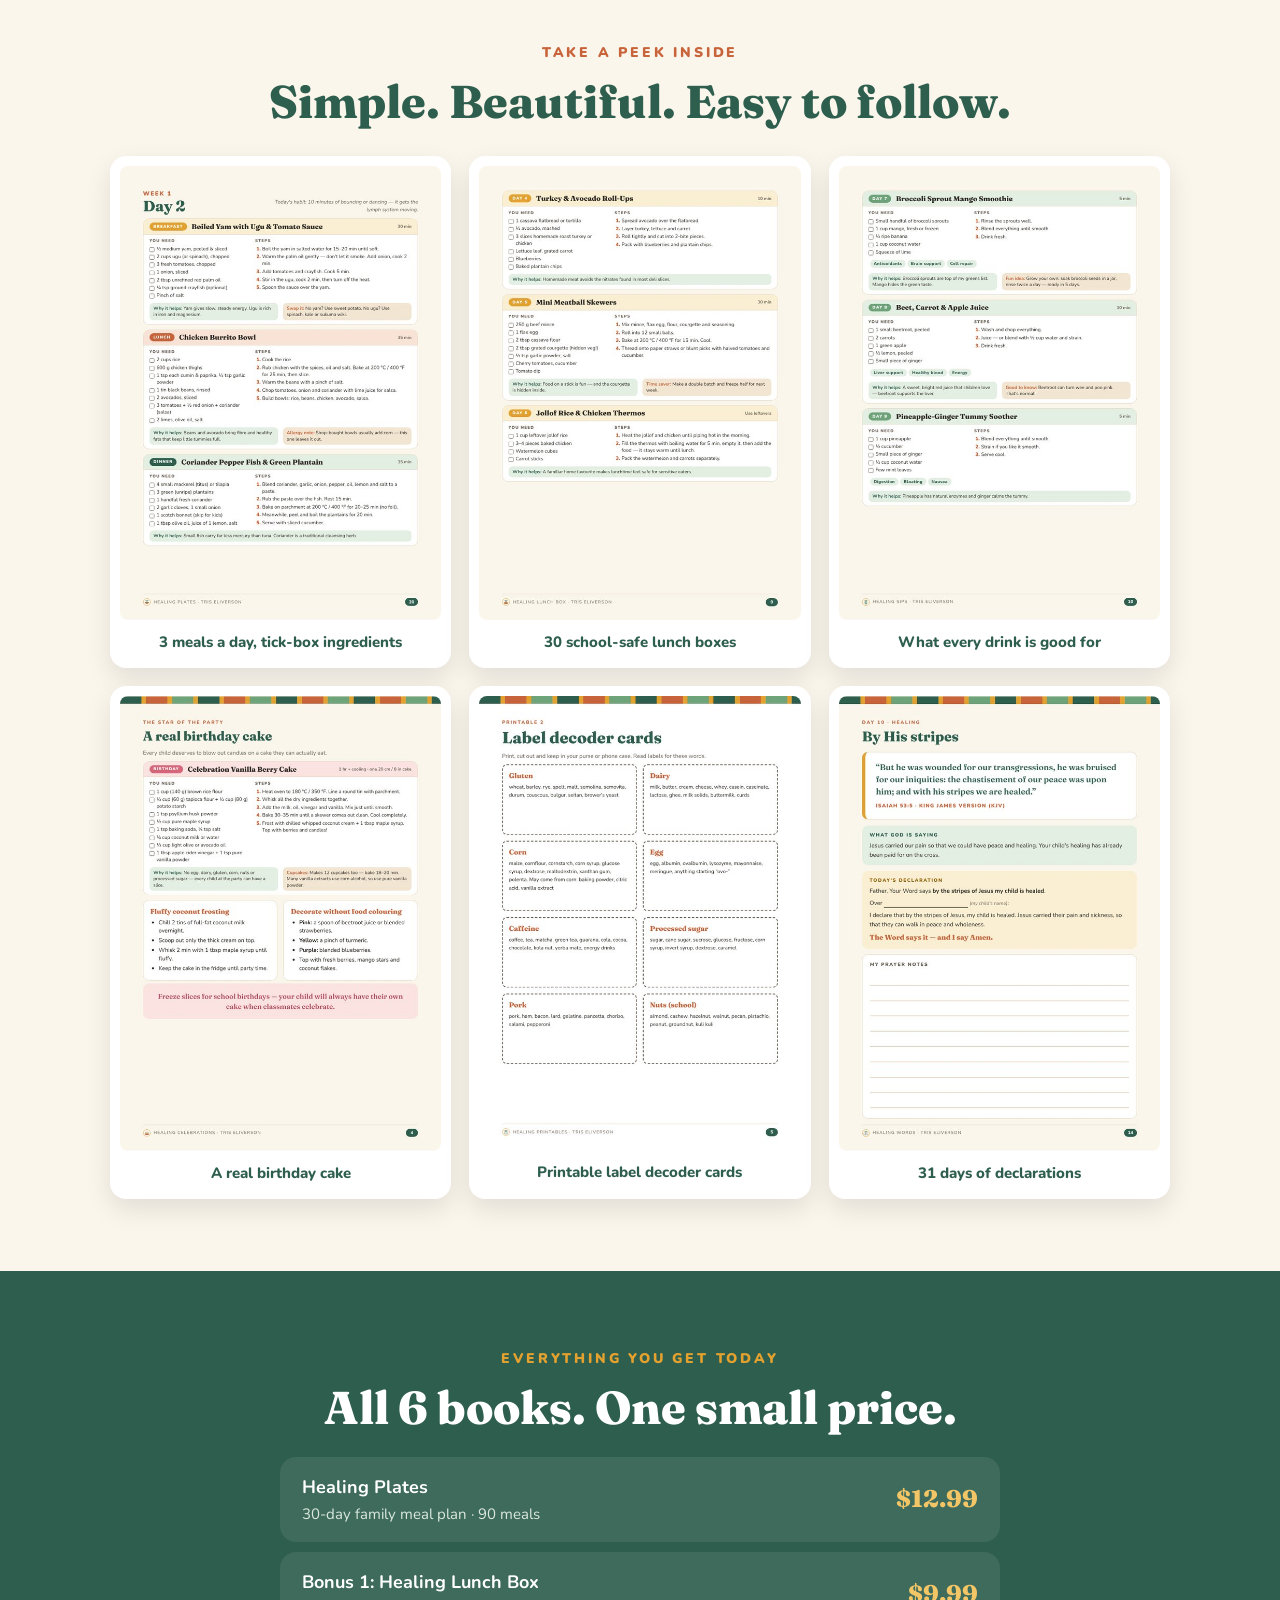
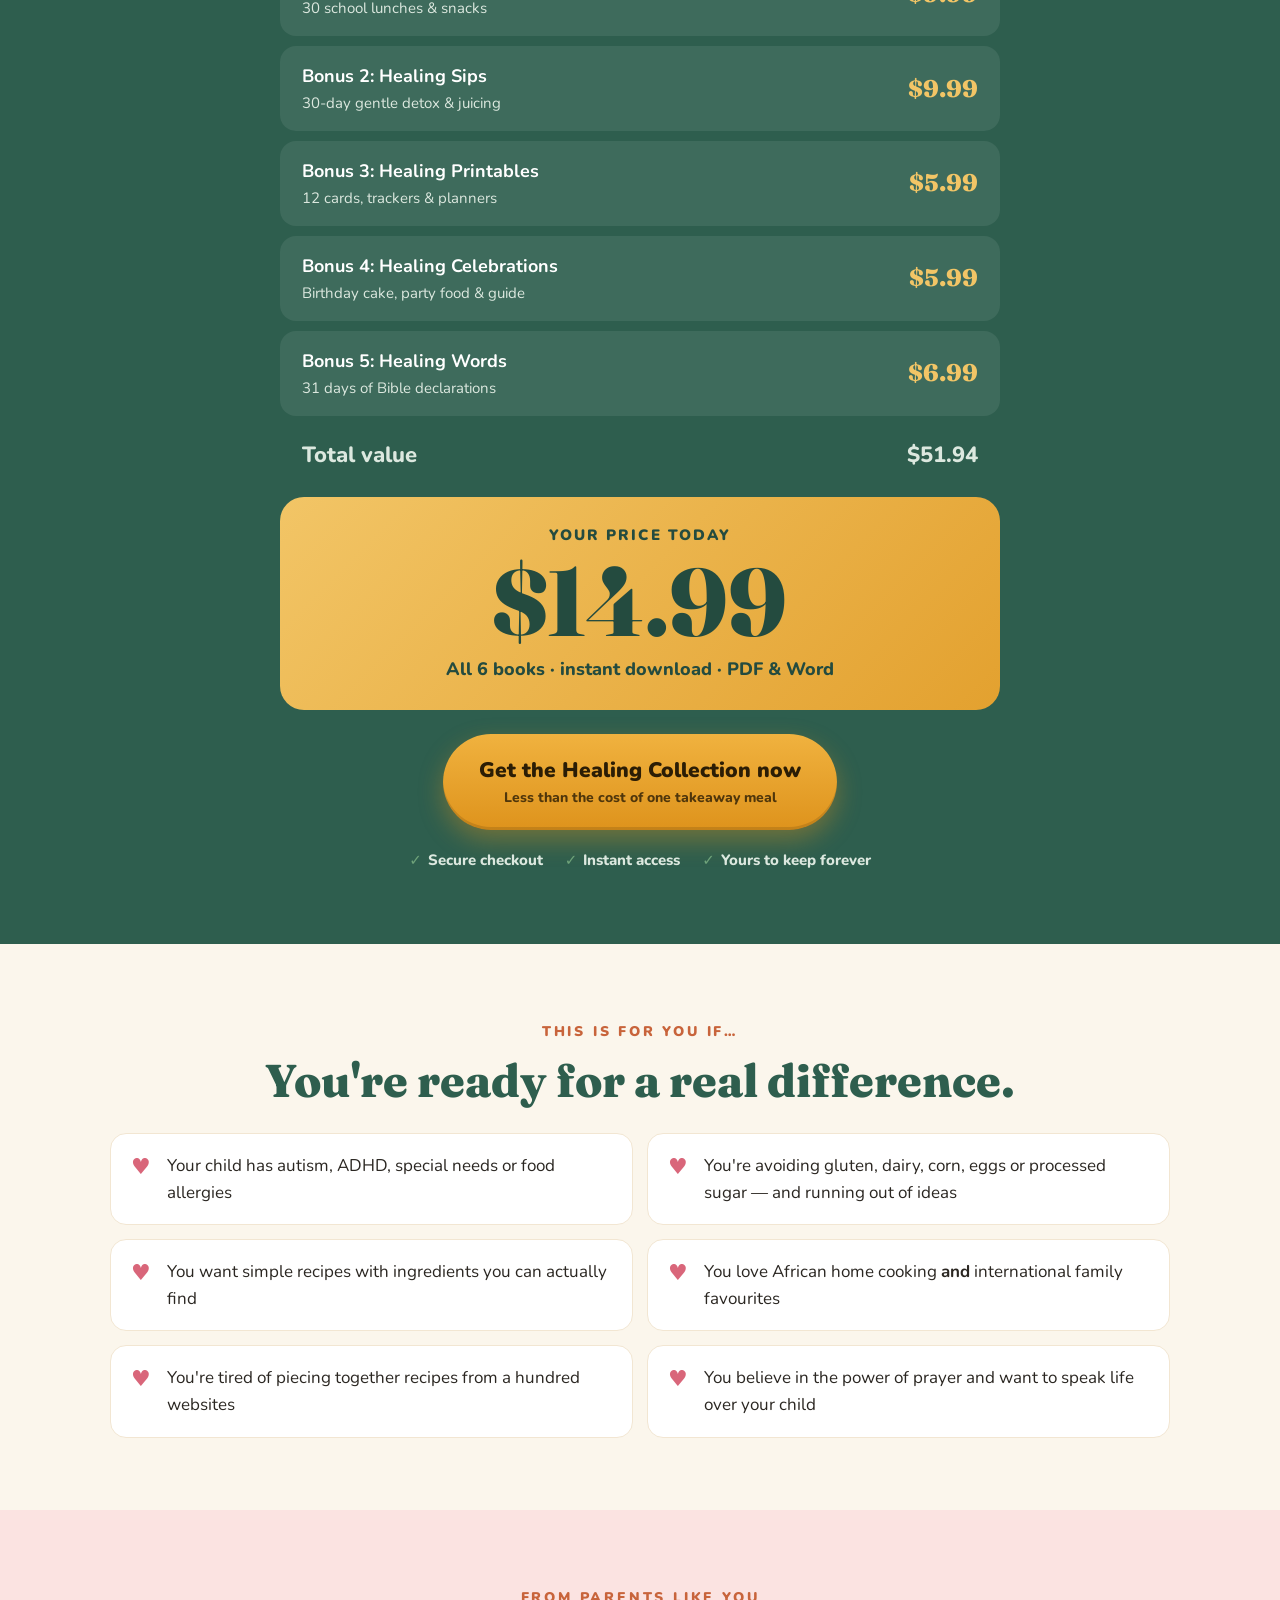
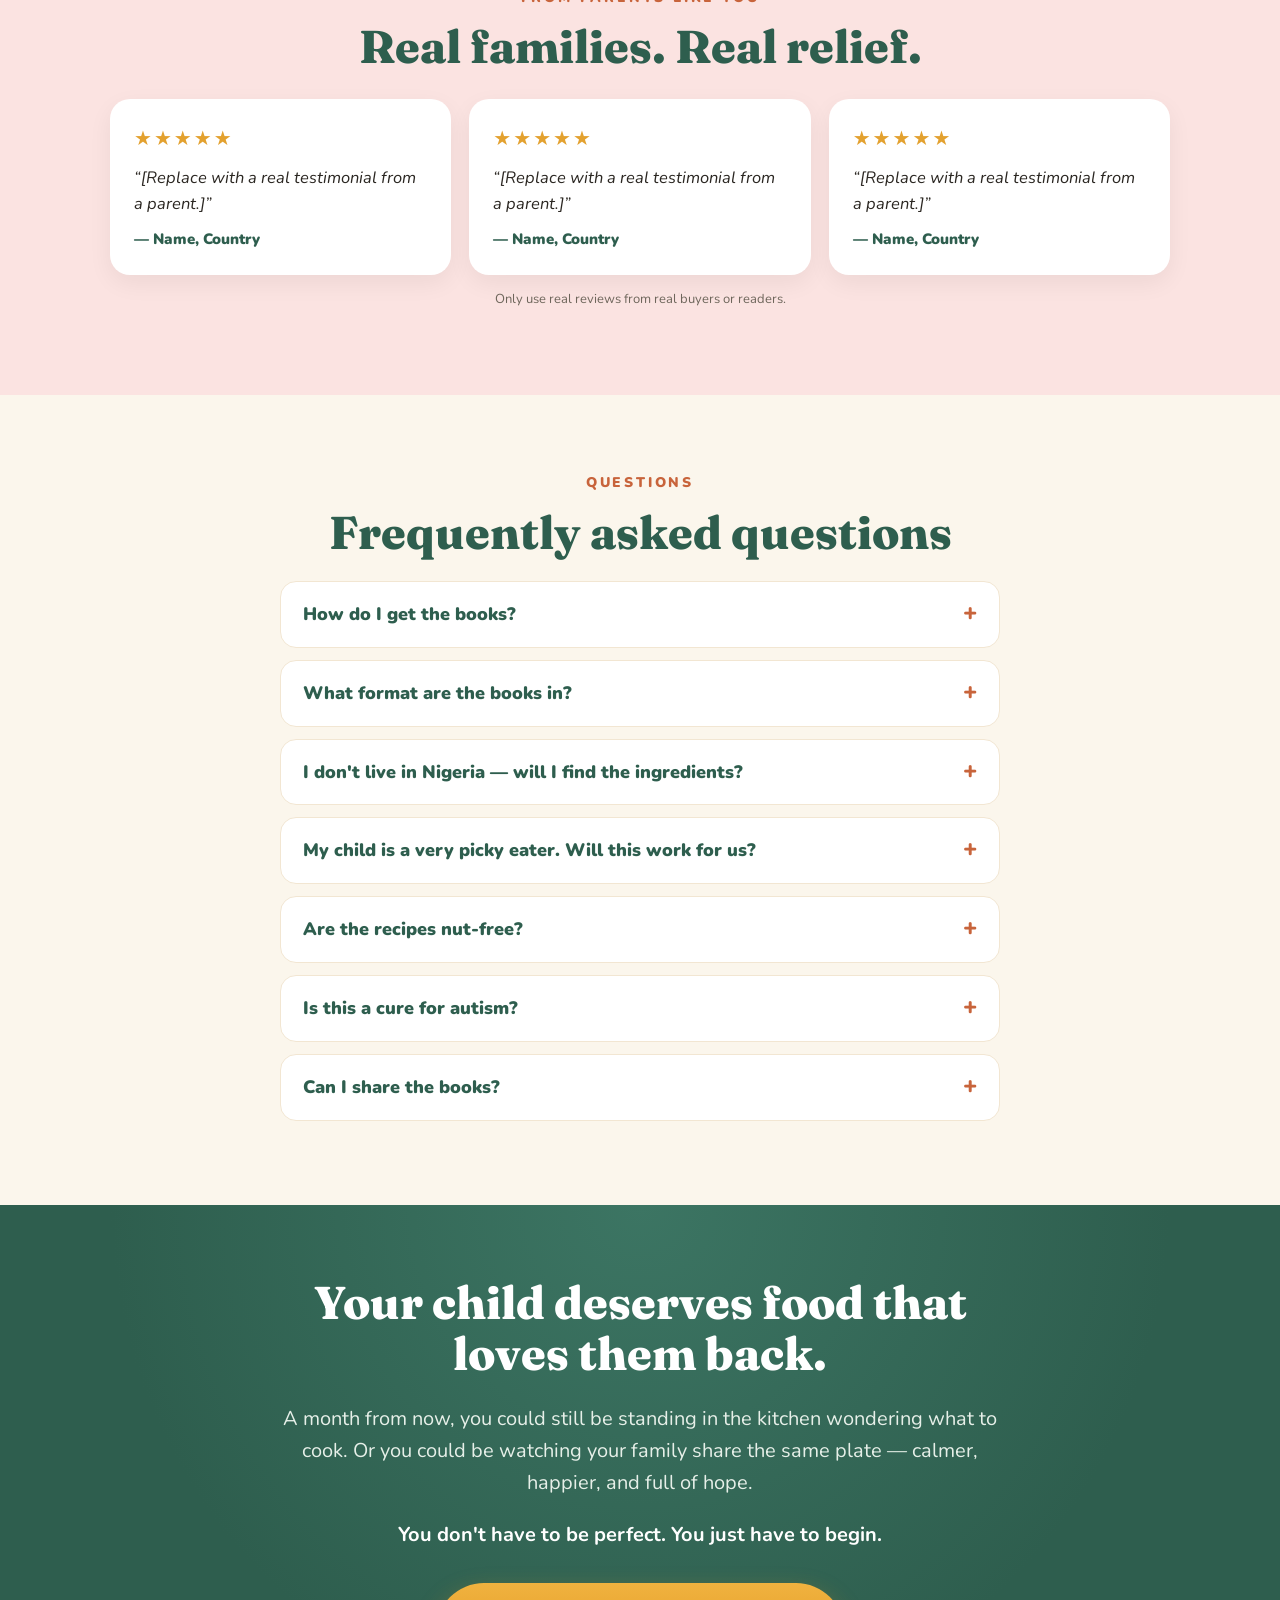
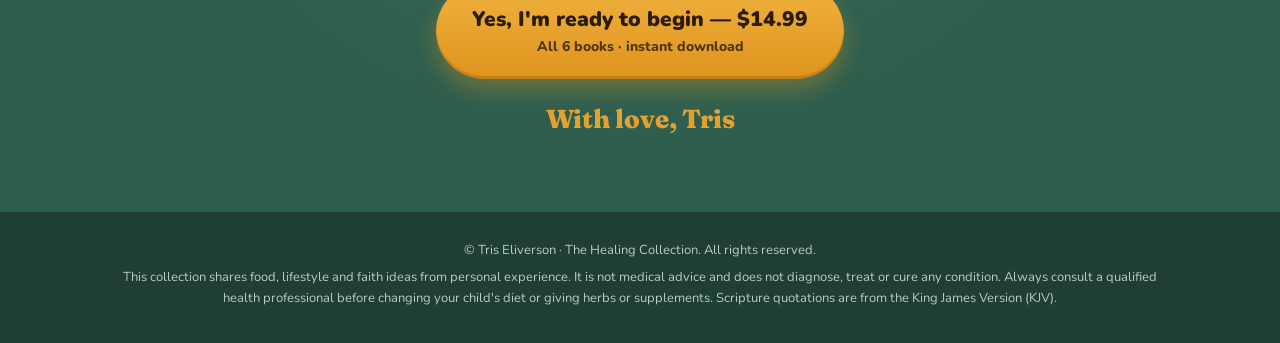
==== commit d2ef60cd: "Thank-you page with Meta Pixel and GA4 purchase tracking; tracking on sales page Co-Authored-By: Cla" ====
--- a/sales/site/index.html
+++ b/sales/site/index.html
@@ -7,6 +7,31 @@
 <meta name="description" content="90 allergy-free family meals, 30 lunch boxes, 30 detox drinks, printables, party recipes and 31 days of Bible declarations. Made by an autism mum. All 6 books for $14.99.">
 <link rel="preconnect" href="https://fonts.googleapis.com">
 <link href="https://fonts.googleapis.com/css2?family=Fraunces:opsz,wght@9..144,600;9..144,800&family=Nunito:wght@400;600;700;800;900&display=swap" rel="stylesheet">
+
+<!-- ================= TRACKING (sales page) =================
+  Replace YOUR_PIXEL_ID and G-XXXXXXXXXX with your own IDs (same as on thank-you.html).
+  Counts page visits (PageView, ViewContent) and button clicks (InitiateCheckout), so you can see which ads bring buyers.
+-->
+<script>
+  !function(f,b,e,v,n,t,s){if(f.fbq)return;n=f.fbq=function(){n.callMethod?n.callMethod.apply(n,arguments):n.queue.push(arguments)};
+  if(!f._fbq)f._fbq=n;n.push=n;n.loaded=!0;n.version='2.0';n.queue=[];t=b.createElement(e);t.async=!0;
+  t.src=v;s=b.getElementsByTagName(e)[0];s.parentNode.insertBefore(t,s)}(window,document,'script','https://connect.facebook.net/en_US/fbevents.js');
+  fbq('init', 'YOUR_PIXEL_ID');
+  fbq('track', 'PageView');
+  fbq('track', 'ViewContent', { value: 14.99, currency: 'USD', content_name: 'The Healing Collection' });
+</script>
+<script async src="https://www.googletagmanager.com/gtag/js?id=G-XXXXXXXXXX"></script>
+<script>
+  window.dataLayer = window.dataLayer || []; function gtag(){dataLayer.push(arguments);}
+  gtag('js', new Date()); gtag('config', 'G-XXXXXXXXXX');
+  document.addEventListener('click', function (e) {
+    var a = e.target.closest && e.target.closest('a[href*="selar"]');
+    if (!a) return;
+    if (window.fbq) fbq('track', 'InitiateCheckout', { value: 14.99, currency: 'USD' });
+    if (window.gtag) gtag('event', 'begin_checkout', { value: 14.99, currency: 'USD' });
+  });
+</script>
+<!-- ================= END TRACKING ================= -->
 <style>
 /* Everything is scoped under .hc so the page can be pasted into an Elementor HTML widget. */
 .hc { --green:#2E5E4E; --green2:#244B3F; --leaf:#6FA37A; --leafs:#E4EFE3; --terra:#C8643B; --terras:#F8E3D6;
@@ -49,7 +74,7 @@
 
 /* story */
 .hc .story .grid { display:grid; grid-template-columns:320px 1fr; gap:44px; align-items:start; }
-.hc .story img { border-radius:50%; border:10px solid var(--gold); box-shadow:0 18px 36px rgba(0,0,0,.15); }
+.hc .story img { border-radius:50%; border:10px solid var(--gold); box-shadow:0 18px 36px rgba(0,0,0,.15); aspect-ratio:1; object-fit:cover; object-position:50% 20%; width:100%; }
 .hc .story .sig { font-family:'Fraunces',serif; font-size:28px; color:var(--terra); font-weight:800; margin-top:8px; }
 .hc .story .role { font-size:13px; letter-spacing:.2em; text-transform:uppercase; font-weight:900; color:var(--muted); }
 .hc .quote { font-family:'Fraunces',serif; font-weight:600; font-size:24px; color:var(--green); border-left:6px solid var(--gold); padding:6px 0 6px 20px; margin:22px 0; }
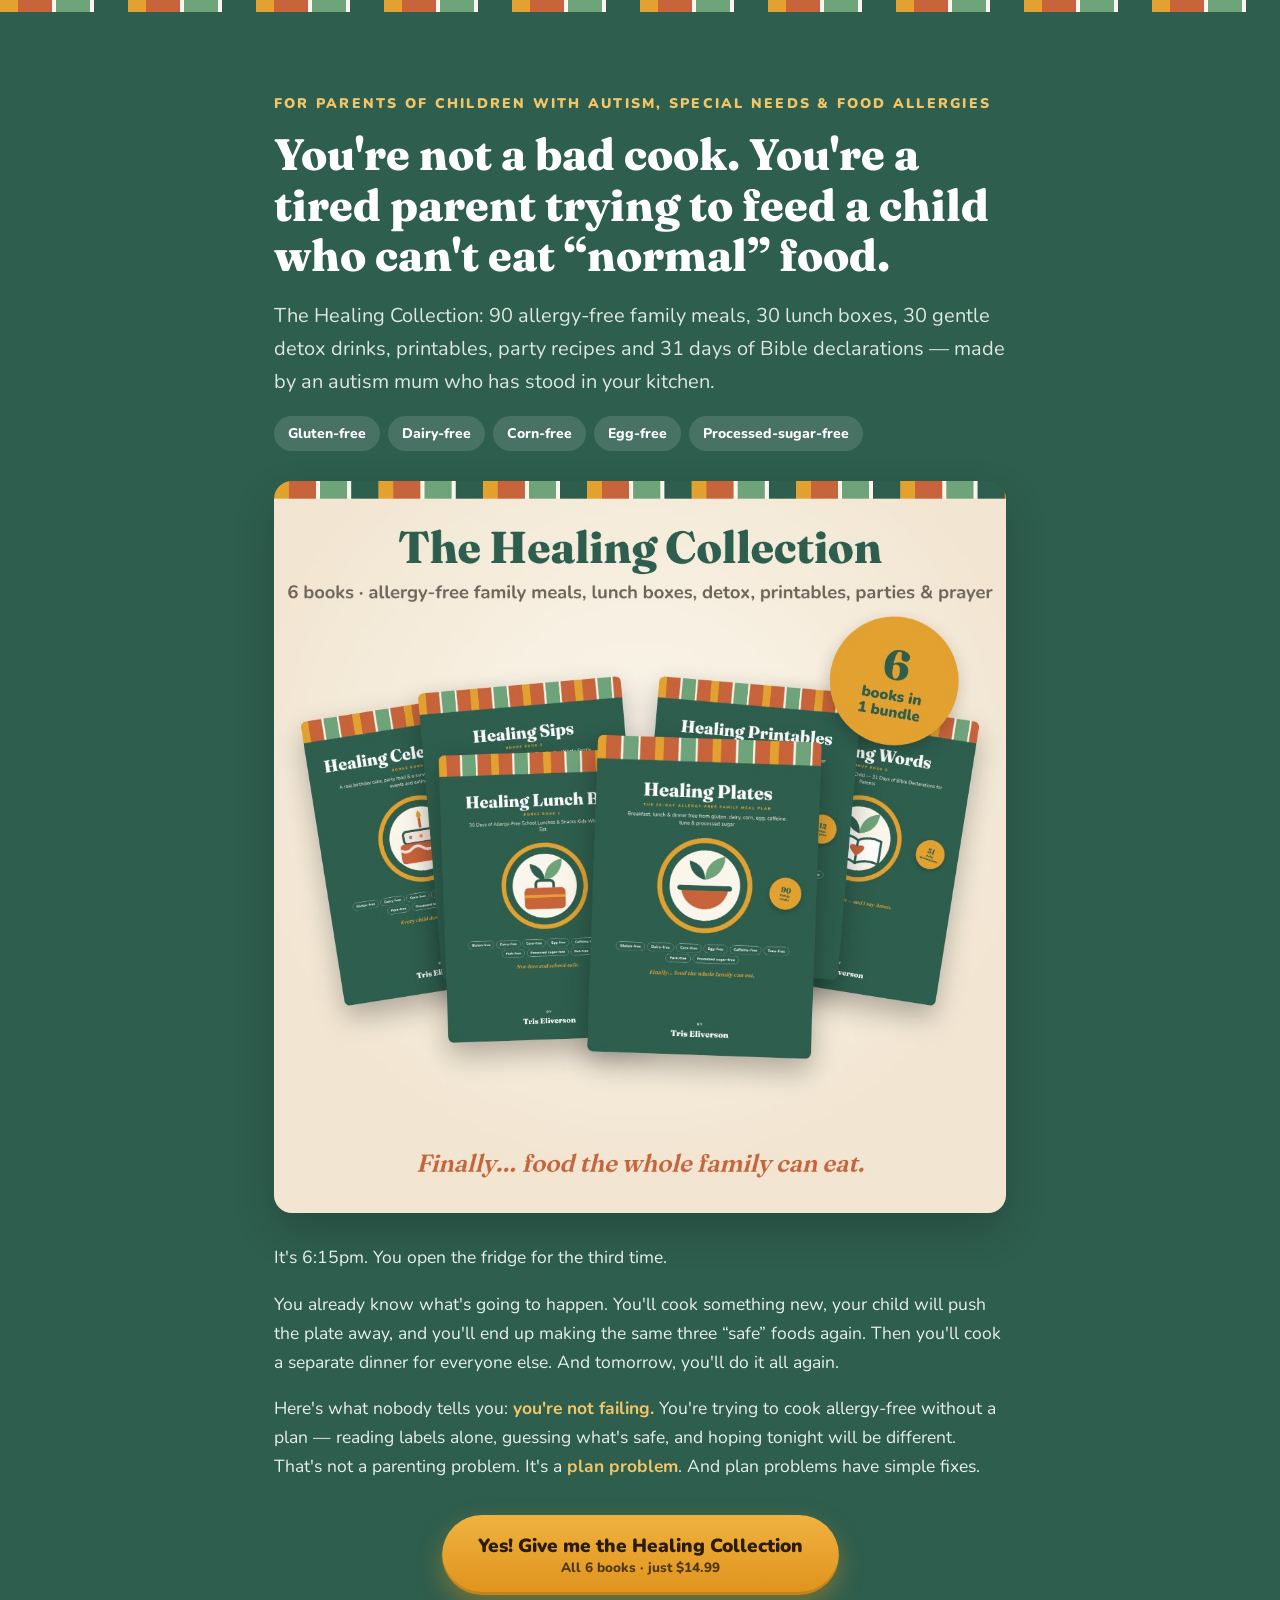
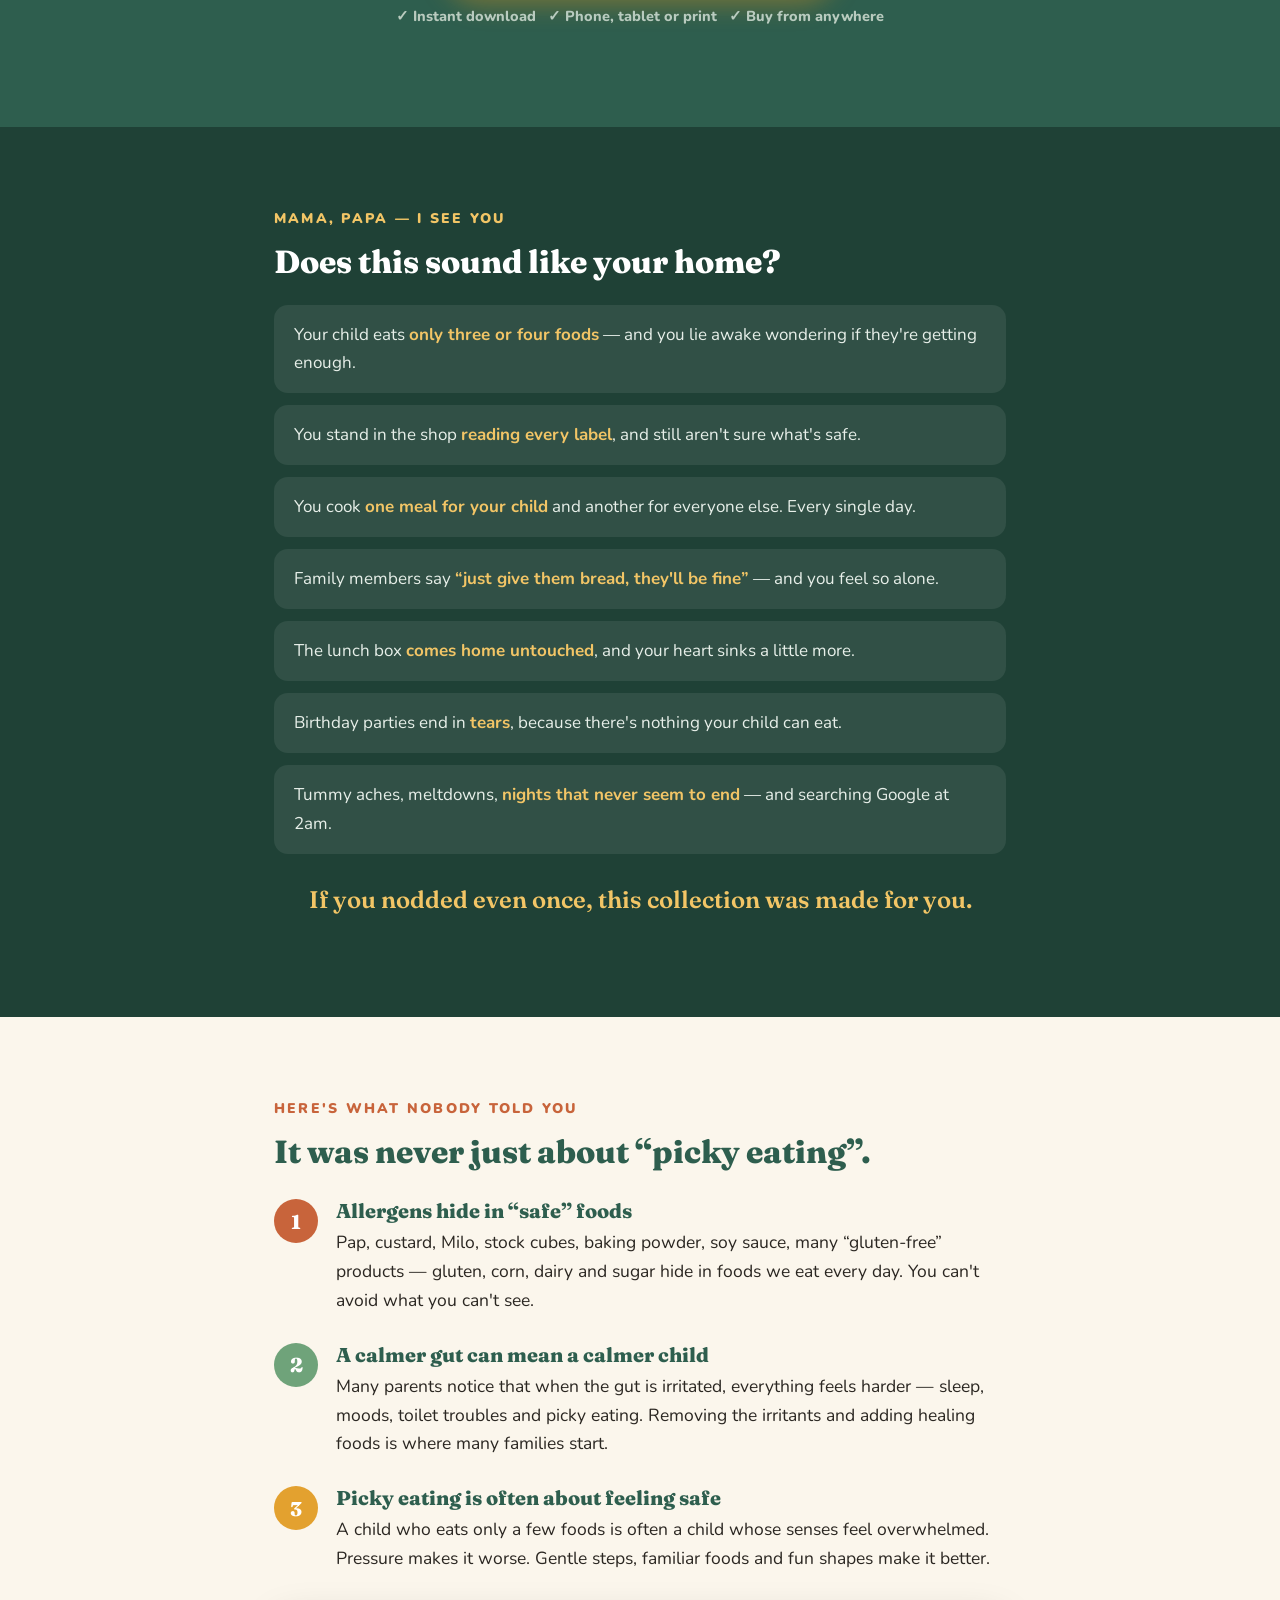
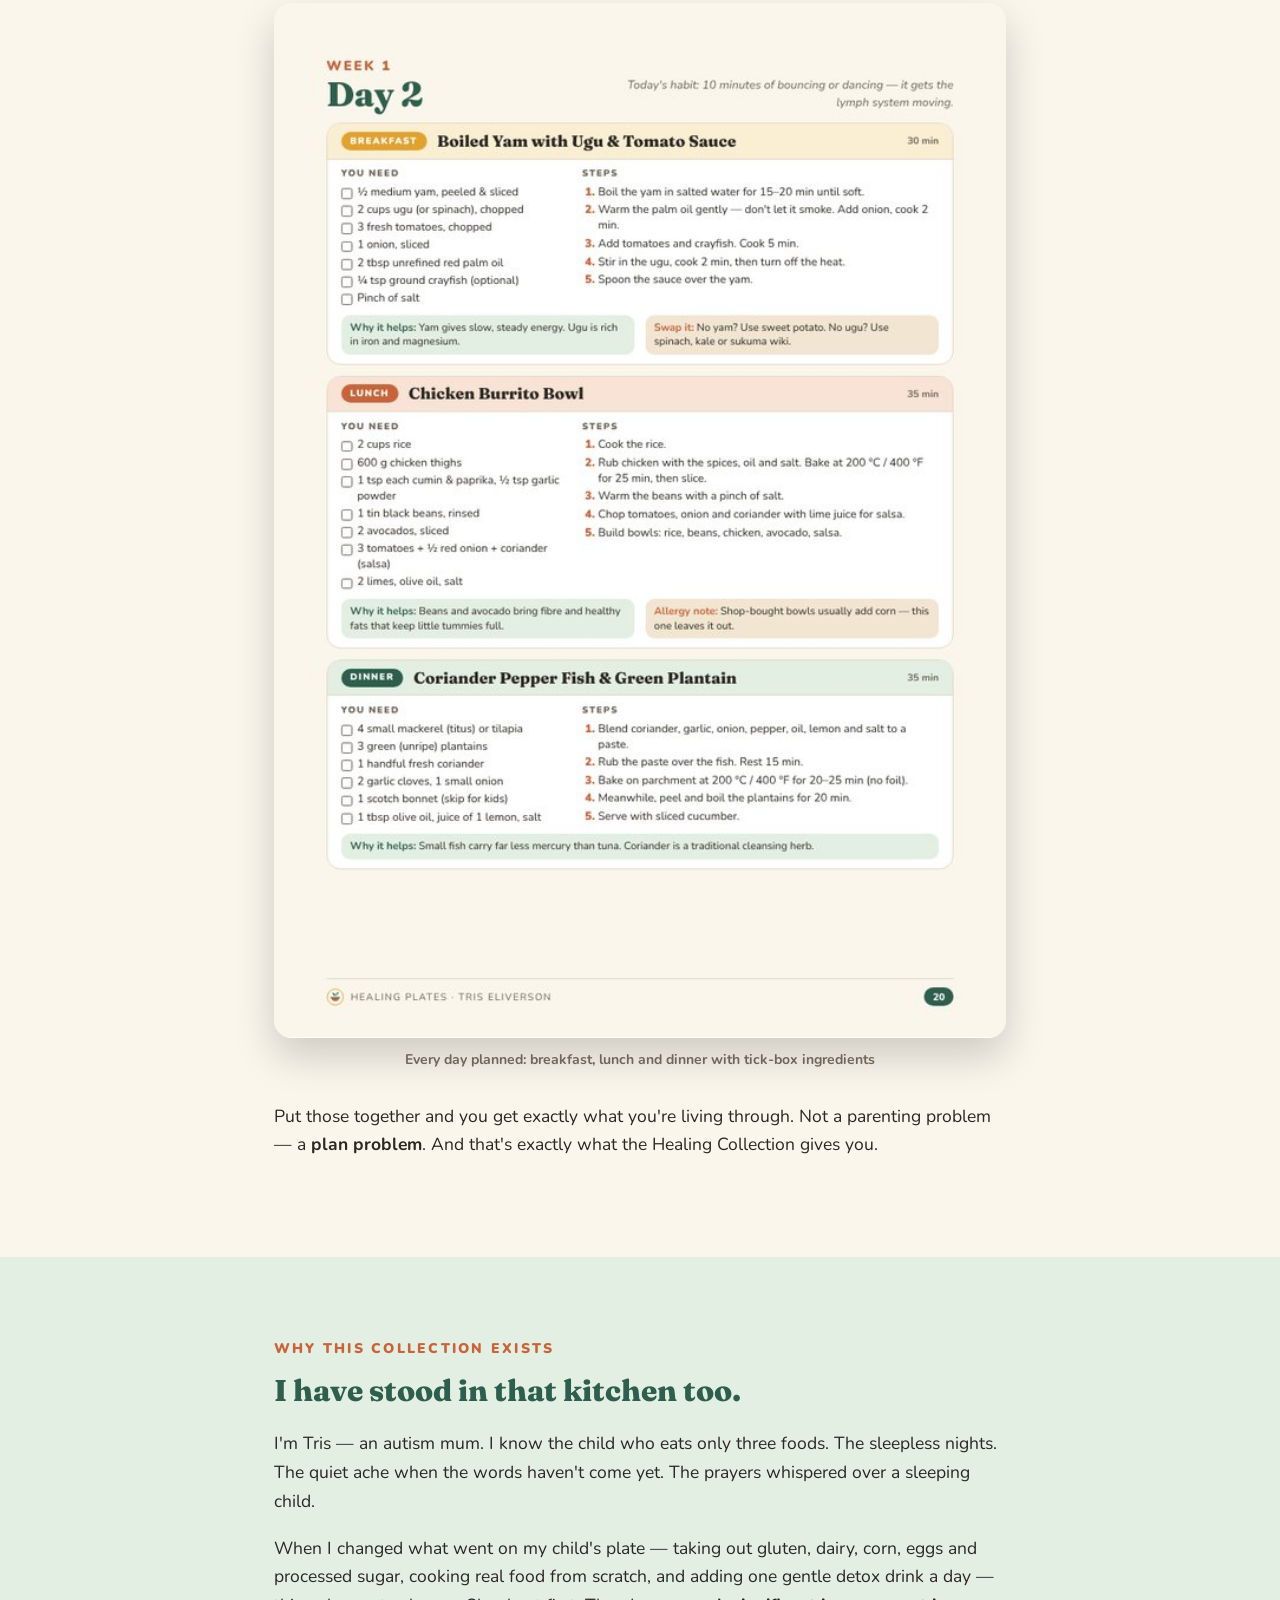
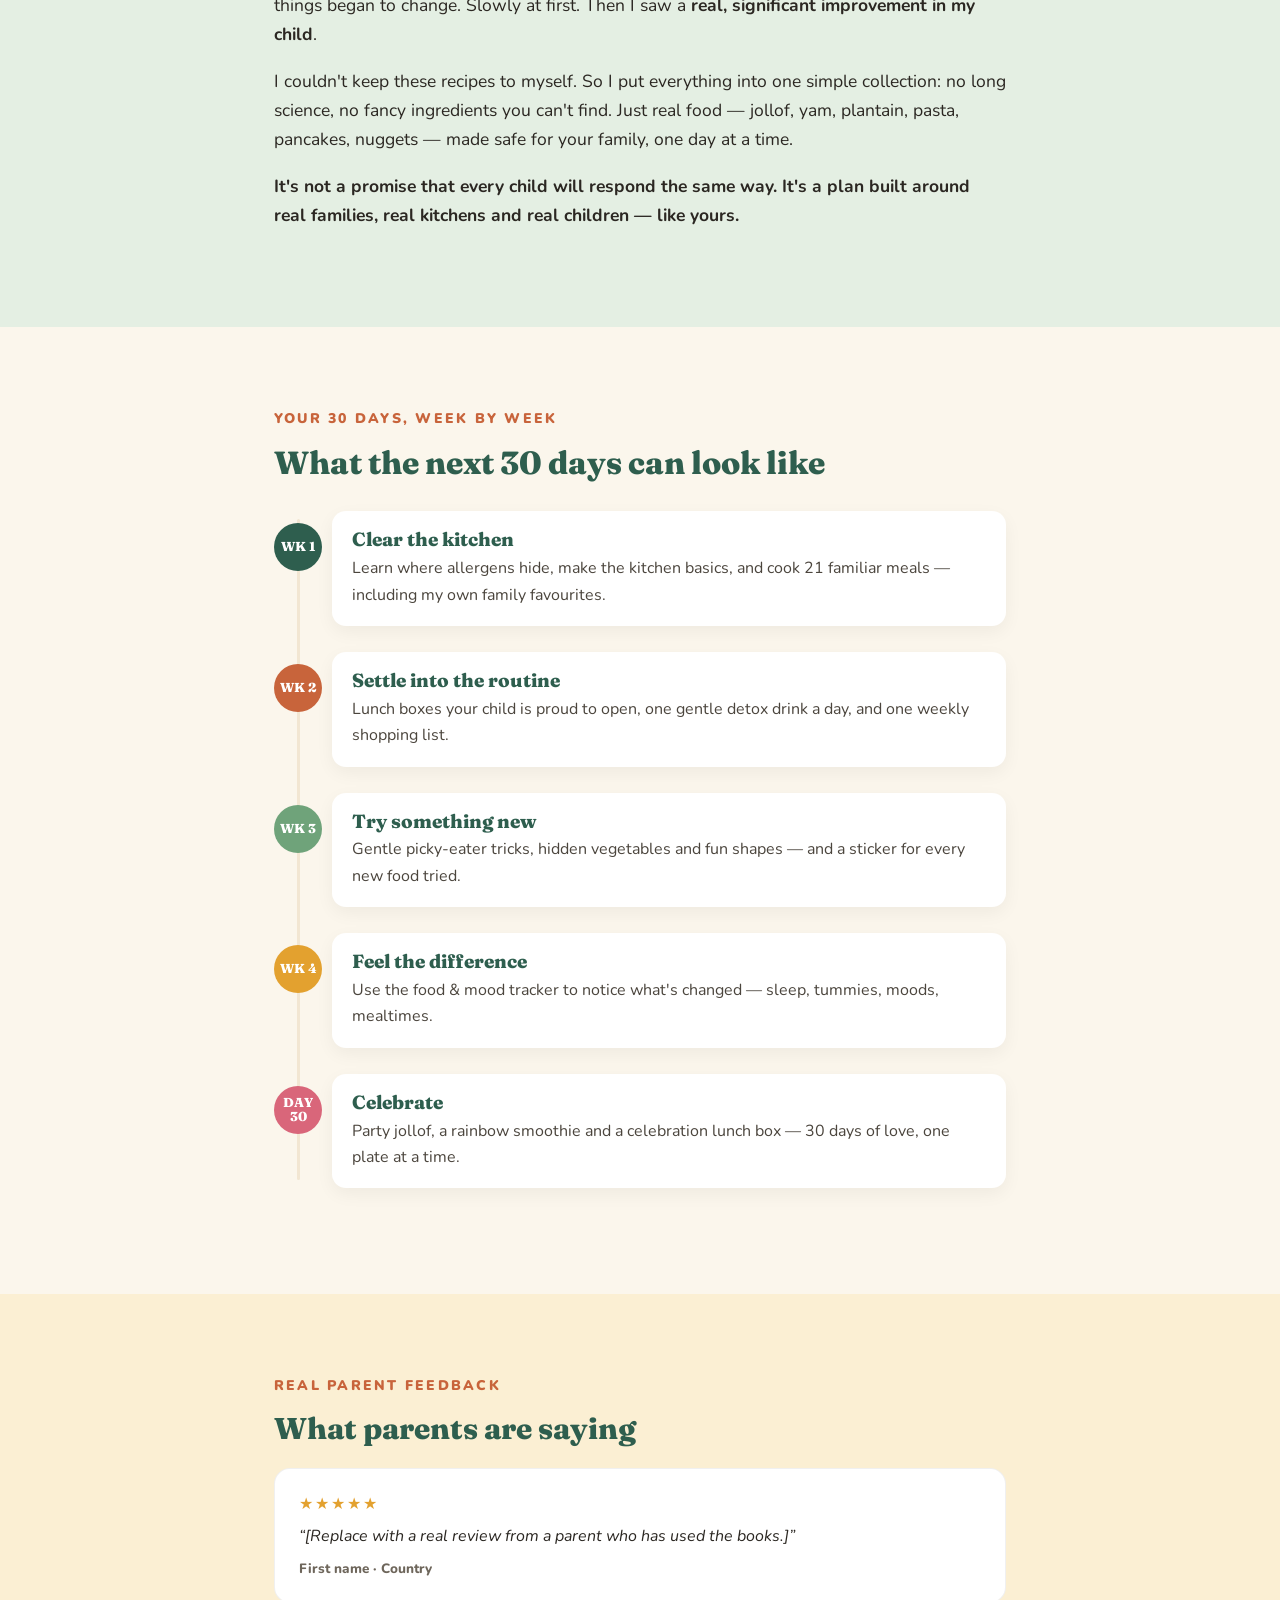
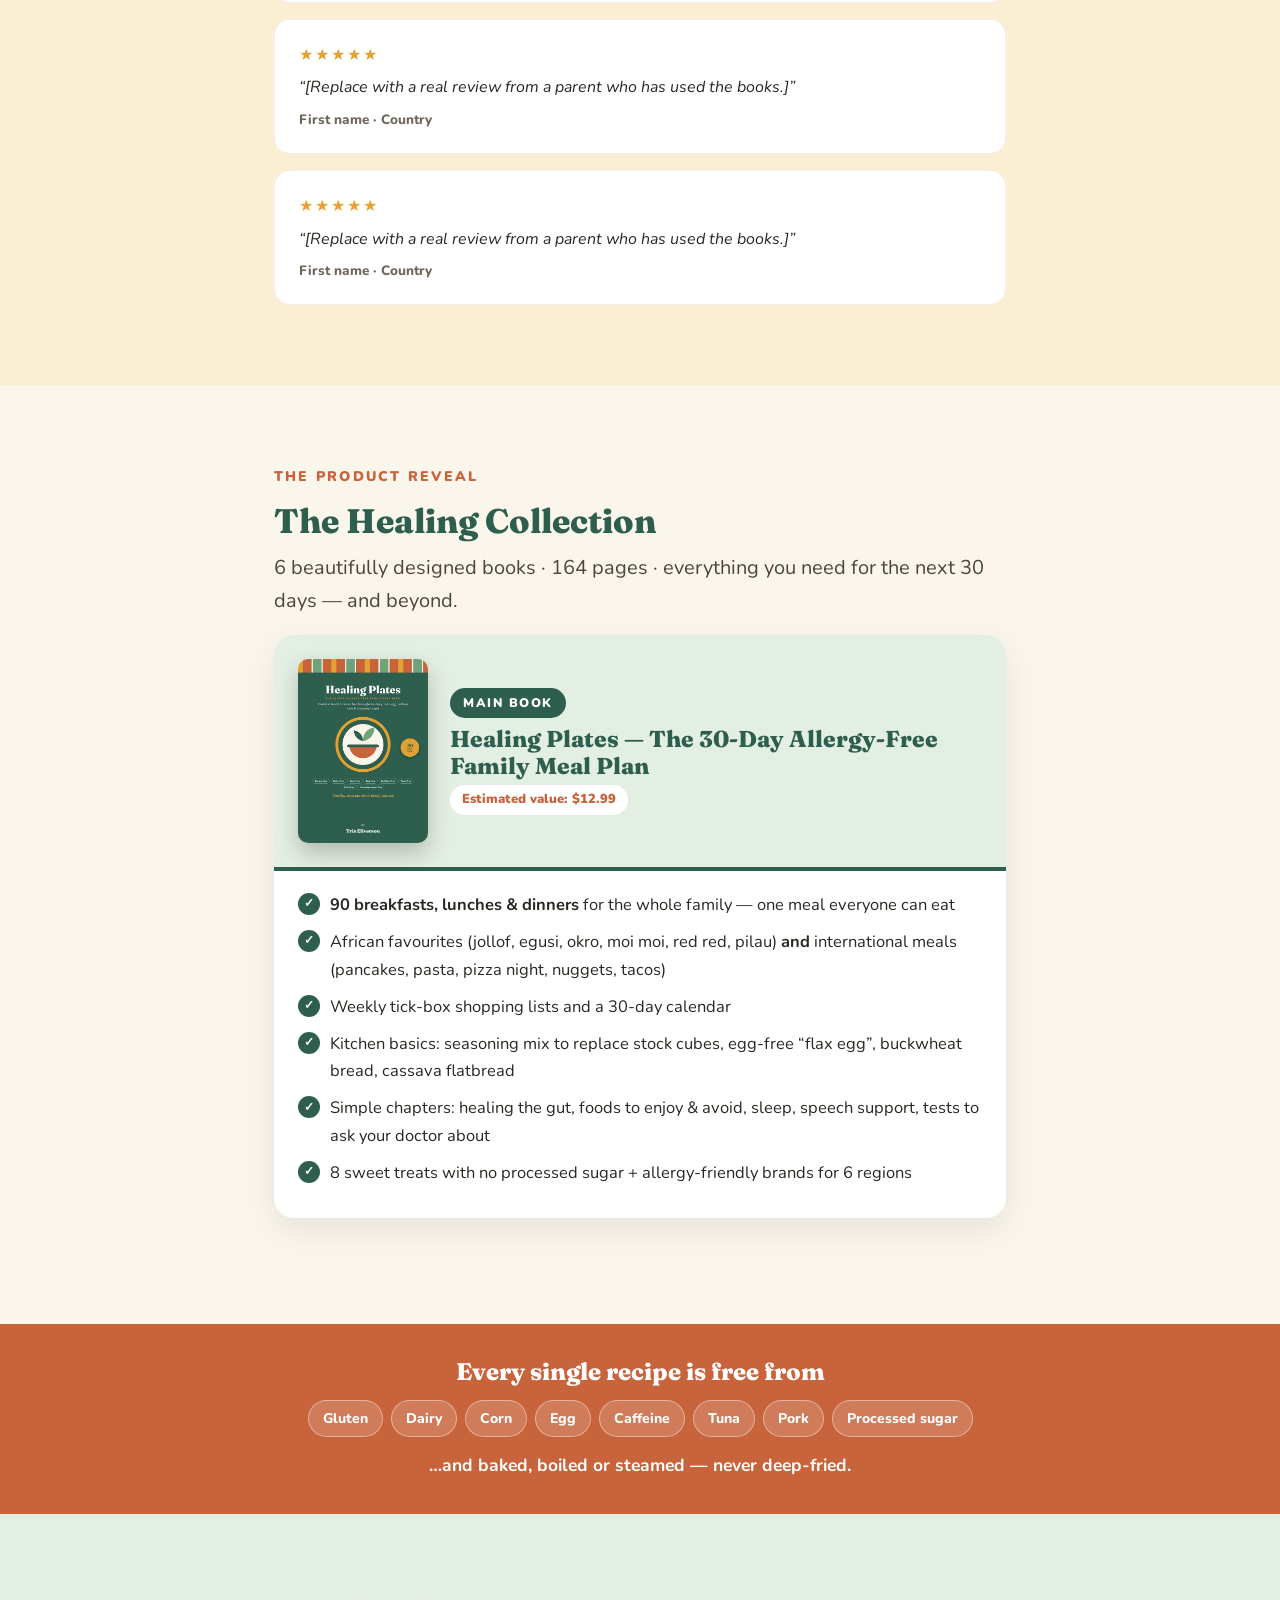
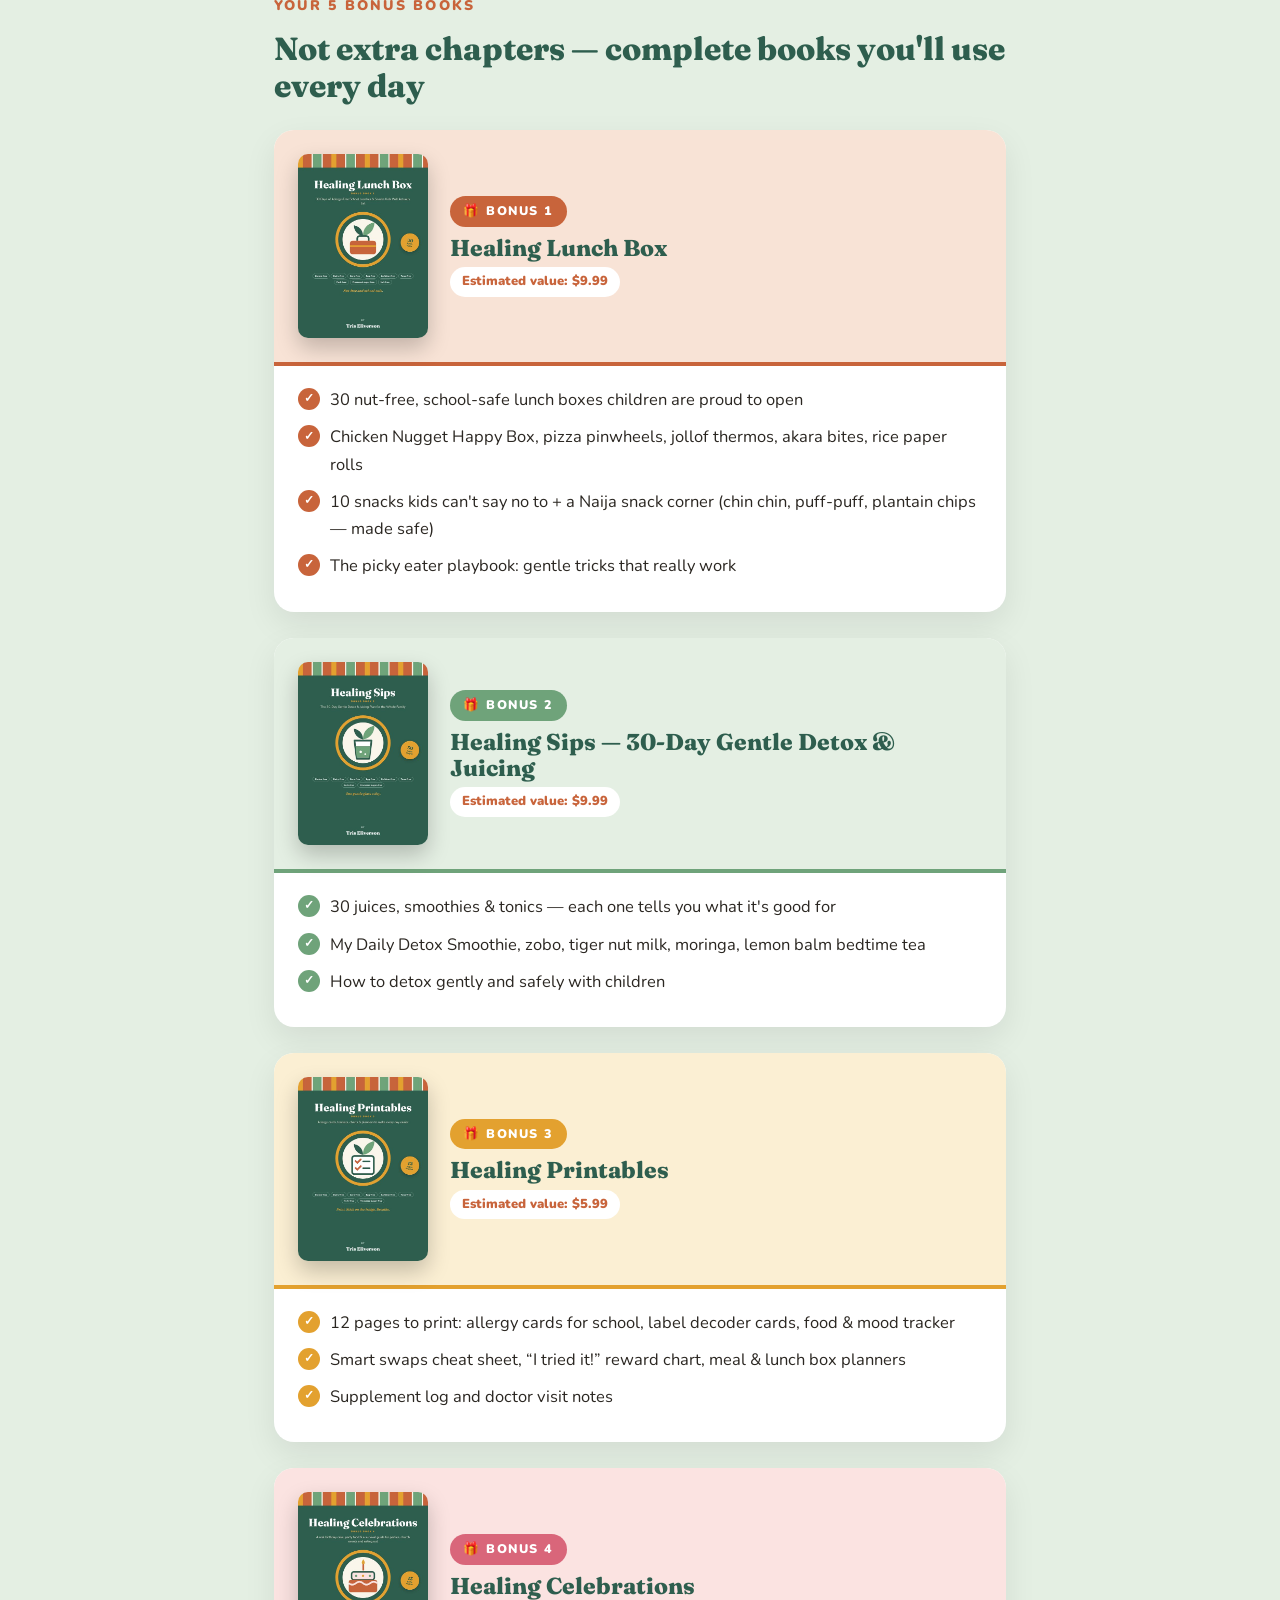
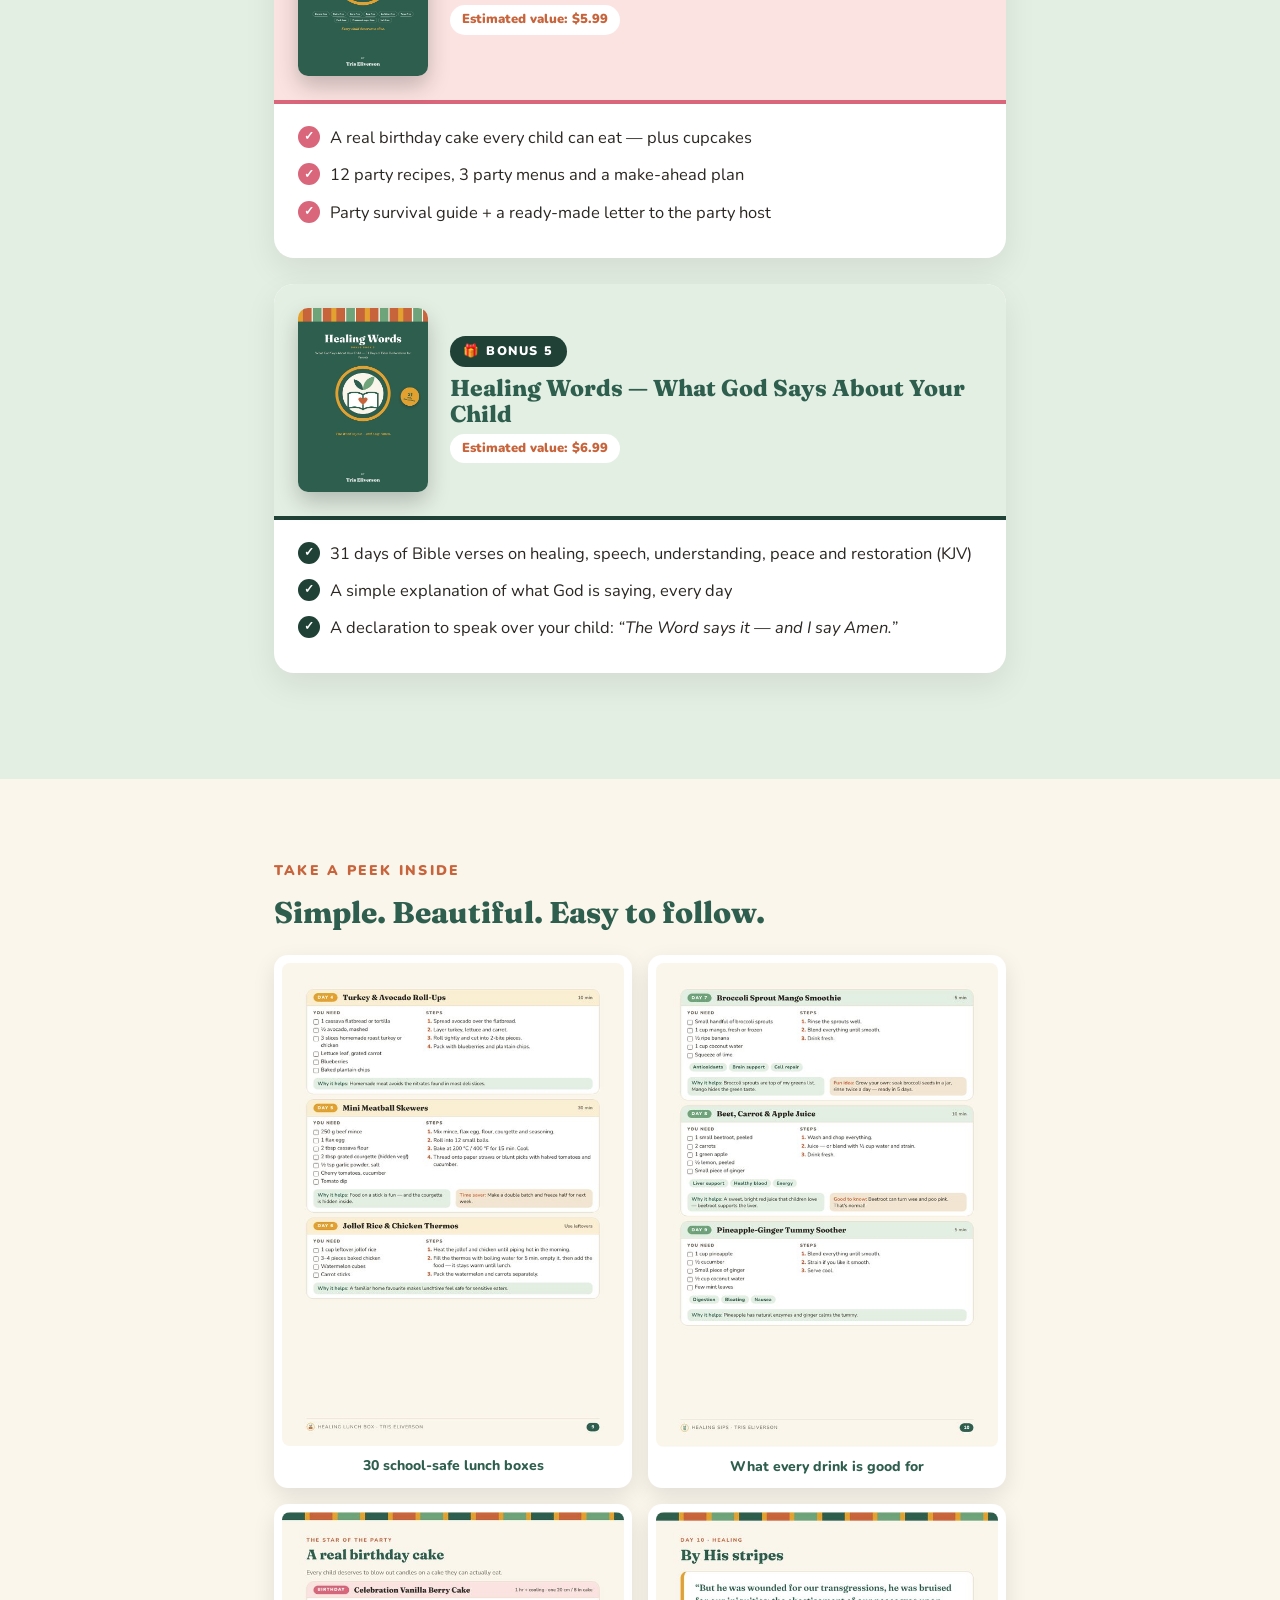
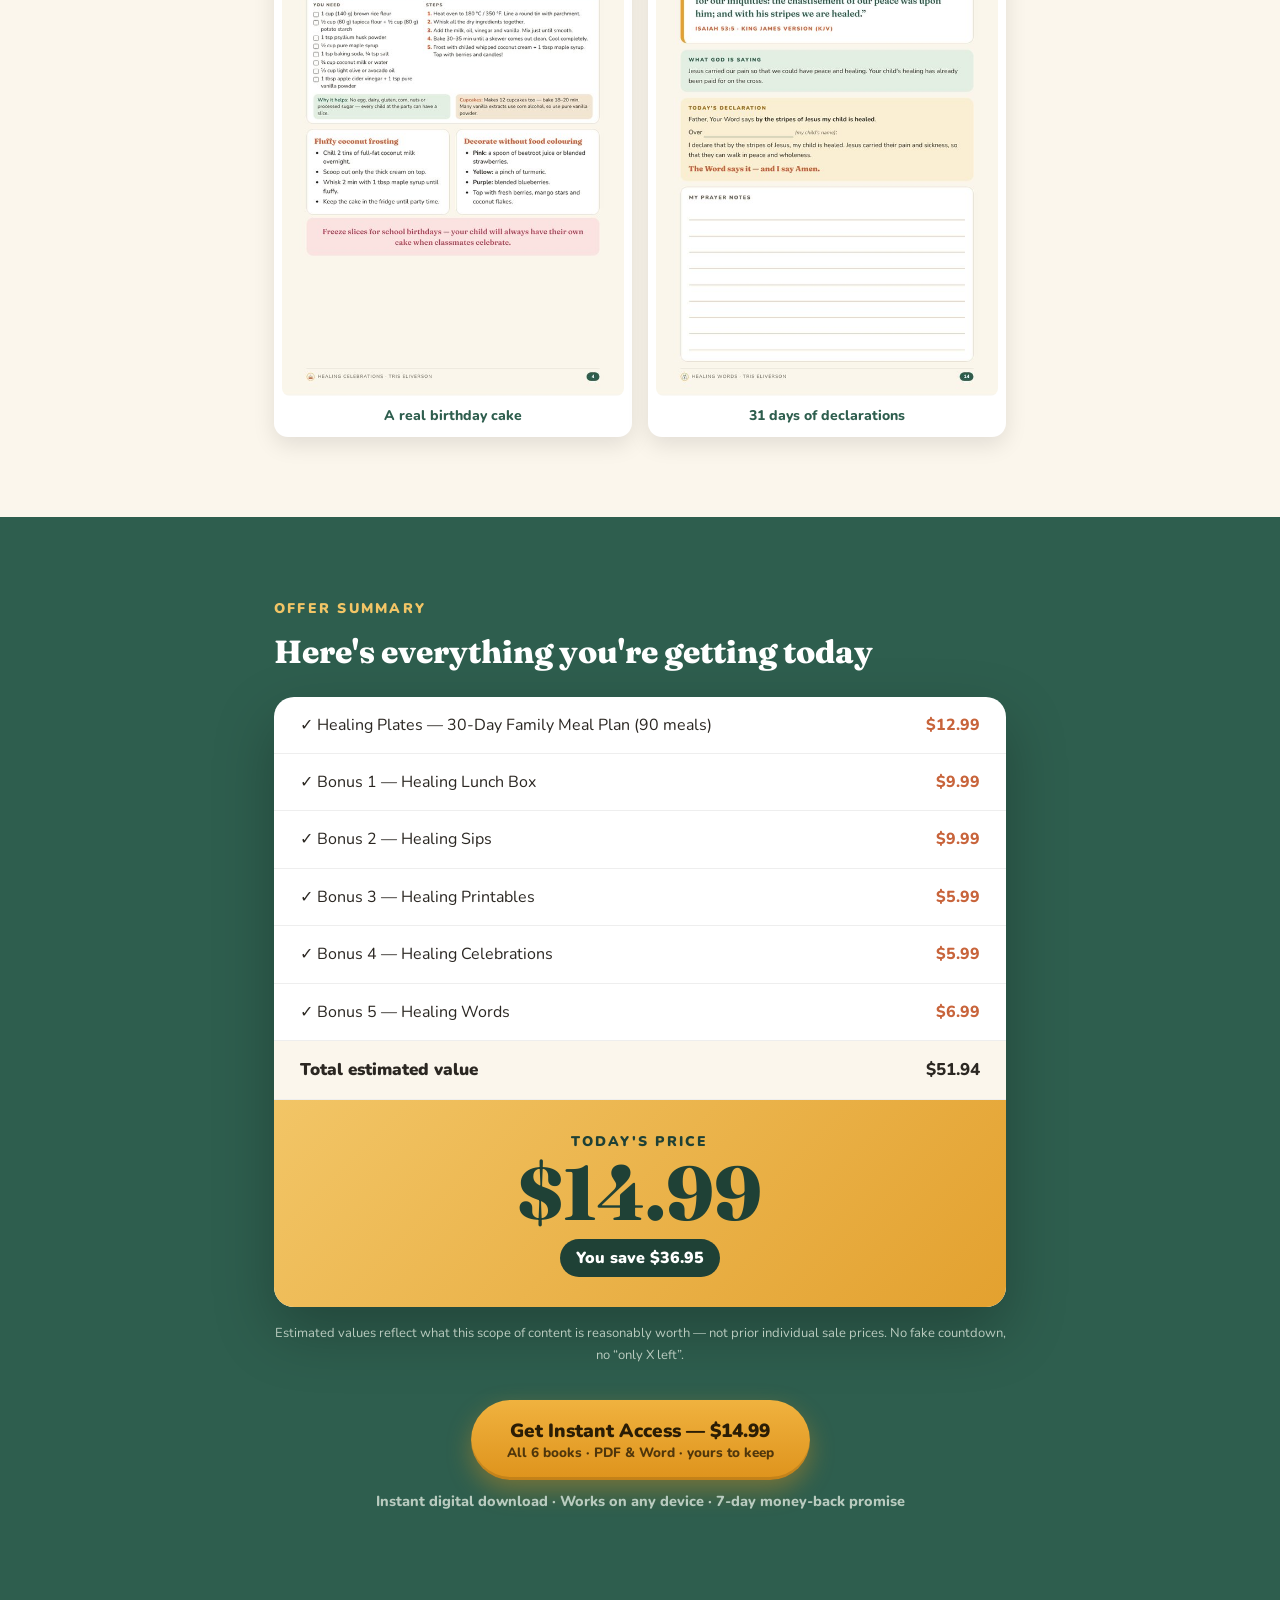
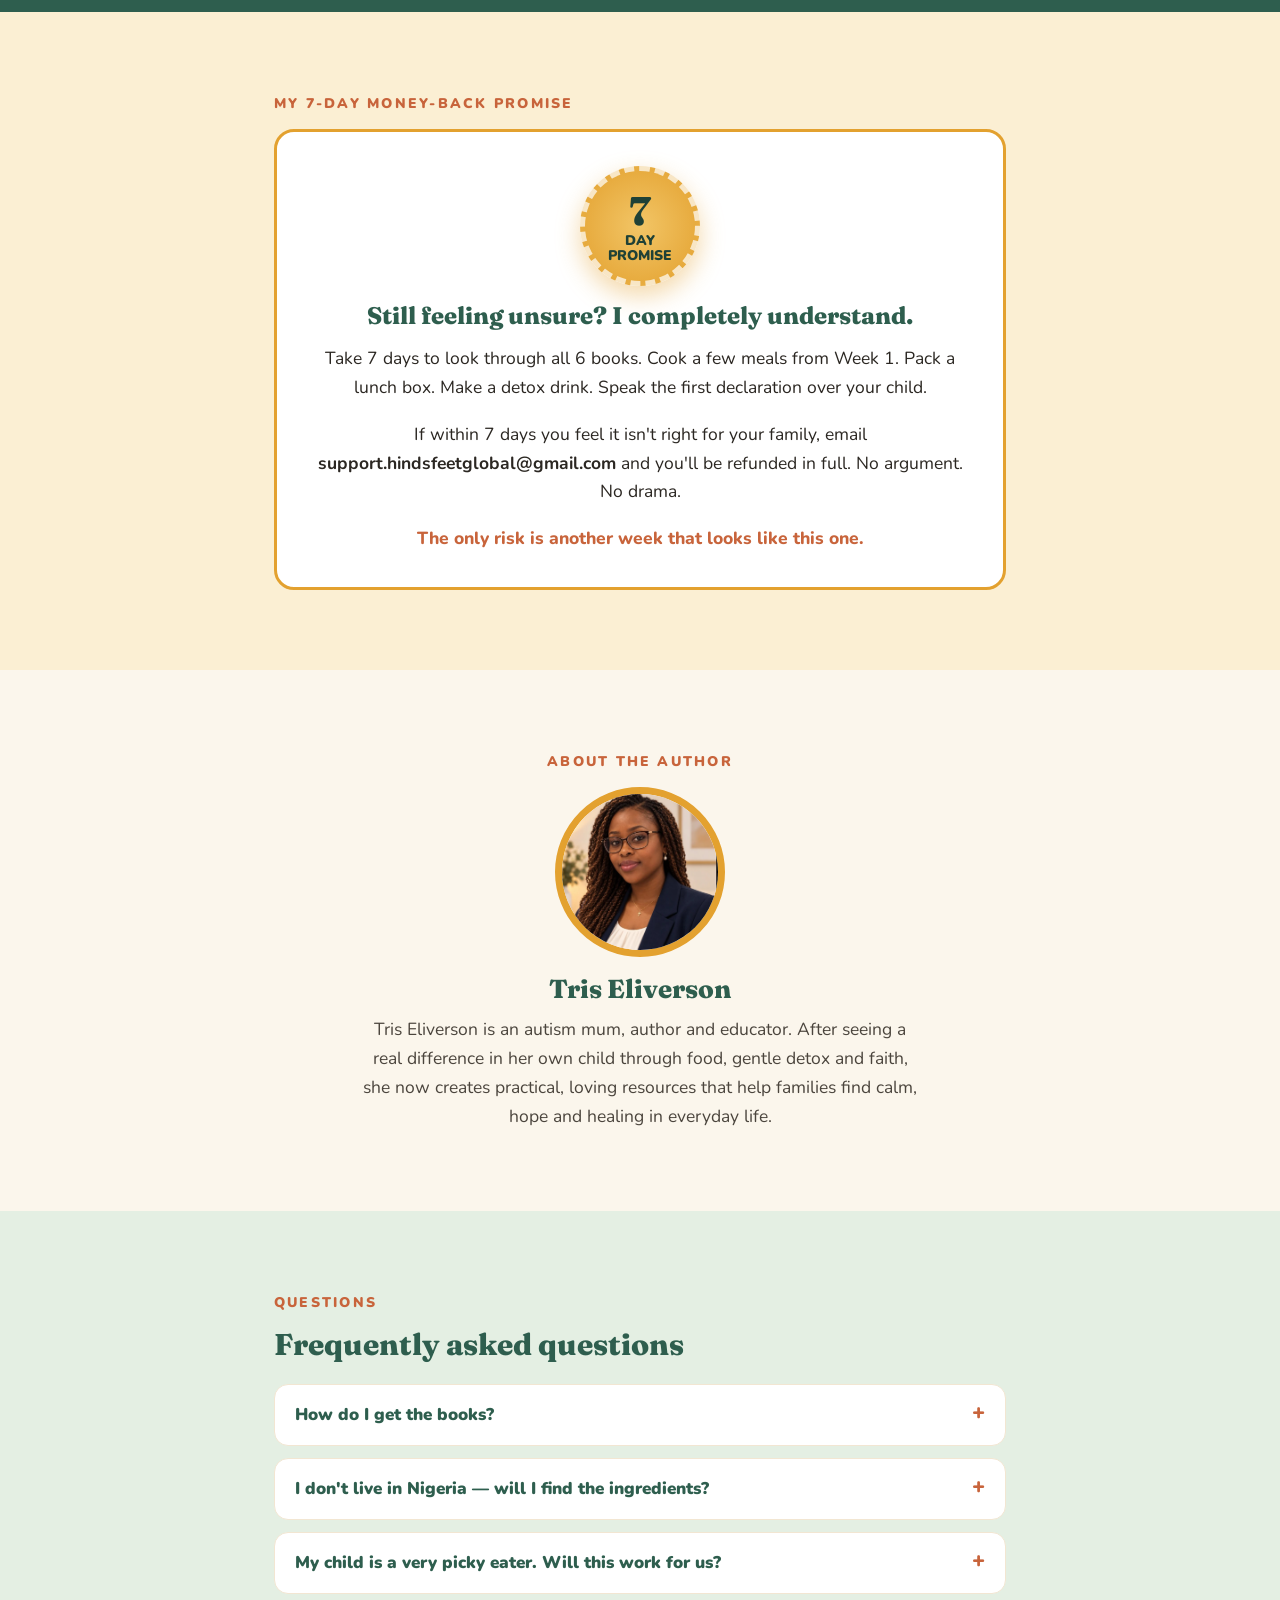
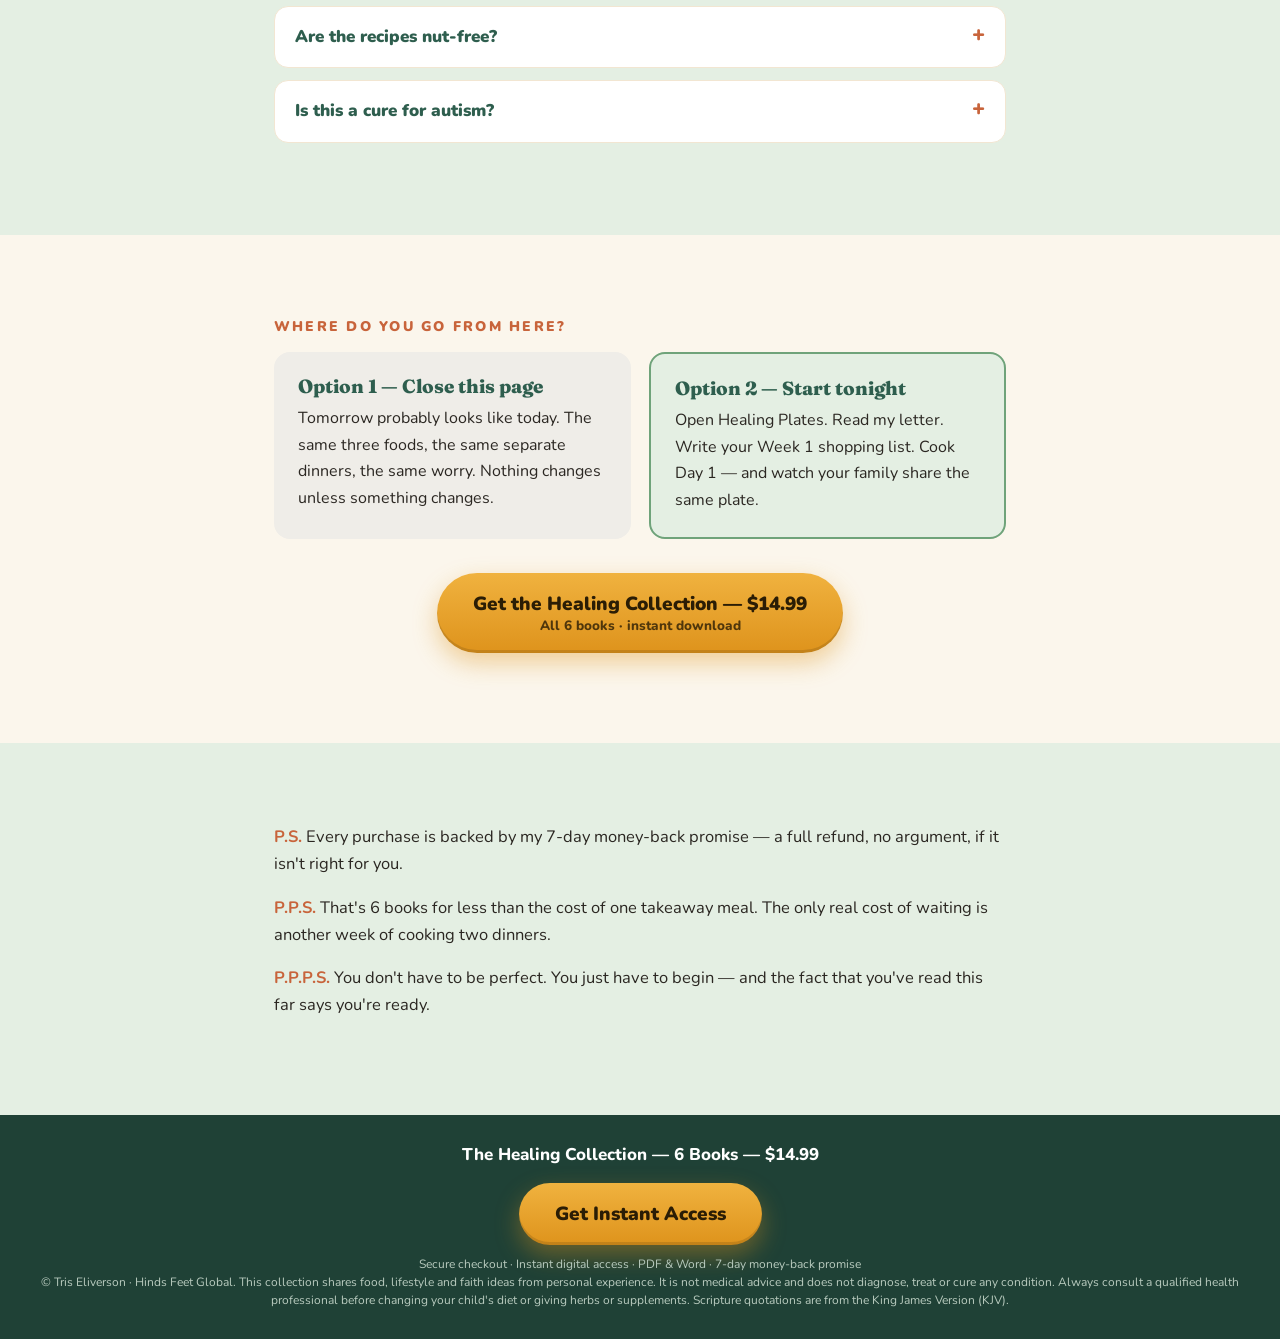
==== commit 7175f2bb: "Sales page v2 modelled on author's existing page, 7-day money-back promise Co-Authored-By: Claude Op" ====
--- a/sales/site/index.html
+++ b/sales/site/index.html
@@ -1,23 +1,18 @@
-<!doctype html>
+<!DOCTYPE html>
 <html lang="en">
 <head>
-<meta charset="utf-8">
-<meta name="viewport" content="width=device-width, initial-scale=1">
-<title>The Healing Collection — Allergy-Free Family Meal Plan by Tris Eliverson</title>
-<meta name="description" content="90 allergy-free family meals, 30 lunch boxes, 30 detox drinks, printables, party recipes and 31 days of Bible declarations. Made by an autism mum. All 6 books for $14.99.">
-<link rel="preconnect" href="https://fonts.googleapis.com">
-<link href="https://fonts.googleapis.com/css2?family=Fraunces:opsz,wght@9..144,600;9..144,800&family=Nunito:wght@400;600;700;800;900&display=swap" rel="stylesheet">
-
-<!-- ================= TRACKING (sales page) =================
-  Replace YOUR_PIXEL_ID and G-XXXXXXXXXX with your own IDs (same as on thank-you.html).
-  Counts page visits (PageView, ViewContent) and button clicks (InitiateCheckout), so you can see which ads bring buyers.
+<meta charset="UTF-8">
+<meta name="viewport" content="width=device-width, initial-scale=1.0">
+<title>The Healing Collection — 30-Day Allergy-Free Family Meal Plan + 5 Bonuses</title>
+
+<!-- ================= TRACKING =================
+  Replace YOUR_PIXEL_ID and G-XXXXXXXXXX with your own IDs (the same ones as on thank-you.html).
 -->
 <script>
   !function(f,b,e,v,n,t,s){if(f.fbq)return;n=f.fbq=function(){n.callMethod?n.callMethod.apply(n,arguments):n.queue.push(arguments)};
   if(!f._fbq)f._fbq=n;n.push=n;n.loaded=!0;n.version='2.0';n.queue=[];t=b.createElement(e);t.async=!0;
   t.src=v;s=b.getElementsByTagName(e)[0];s.parentNode.insertBefore(t,s)}(window,document,'script','https://connect.facebook.net/en_US/fbevents.js');
-  fbq('init', 'YOUR_PIXEL_ID');
-  fbq('track', 'PageView');
+  fbq('init', 'YOUR_PIXEL_ID'); fbq('track', 'PageView');
   fbq('track', 'ViewContent', { value: 14.99, currency: 'USD', content_name: 'The Healing Collection' });
 </script>
 <script async src="https://www.googletagmanager.com/gtag/js?id=G-XXXXXXXXXX"></script>
@@ -25,375 +20,398 @@
   window.dataLayer = window.dataLayer || []; function gtag(){dataLayer.push(arguments);}
   gtag('js', new Date()); gtag('config', 'G-XXXXXXXXXX');
   document.addEventListener('click', function (e) {
-    var a = e.target.closest && e.target.closest('a[href*="selar"]');
-    if (!a) return;
+    var a = e.target.closest && e.target.closest('a[href*="selar"]'); if (!a) return;
     if (window.fbq) fbq('track', 'InitiateCheckout', { value: 14.99, currency: 'USD' });
     if (window.gtag) gtag('event', 'begin_checkout', { value: 14.99, currency: 'USD' });
   });
 </script>
 <!-- ================= END TRACKING ================= -->
+
 <style>
-/* Everything is scoped under .hc so the page can be pasted into an Elementor HTML widget. */
-.hc { --green:#2E5E4E; --green2:#244B3F; --leaf:#6FA37A; --leafs:#E4EFE3; --terra:#C8643B; --terras:#F8E3D6;
-      --gold:#E3A12F; --golds:#FBEFD3; --pink:#D9667A; --pinks:#FBE3E1; --cream:#FBF6EC; --sand:#F2E6D2; --ink:#2B2722; --muted:#6E665B;
-      font-family:'Nunito',system-ui,sans-serif; color:var(--ink); background:var(--cream); line-height:1.6; font-size:18px; }
-.hc * { box-sizing:border-box; }
-.hc img { max-width:100%; display:block; }
-.hc h1,.hc h2,.hc h3 { font-family:'Fraunces',Georgia,serif; font-weight:800; line-height:1.12; margin:0 0 .5em; color:var(--green); }
-.hc h1 { font-size:clamp(34px,6vw,62px); } .hc h2 { font-size:clamp(28px,4.4vw,46px); } .hc h3 { font-size:23px; }
-.hc p { margin:0 0 1em; }
-.hc .wrap { max-width:1100px; margin:0 auto; padding:0 20px; }
-.hc .narrow { max-width:760px; margin:0 auto; padding:0 20px; }
-.hc section { padding:72px 0; }
-.hc .kicker { display:inline-block; font-weight:900; font-size:14px; letter-spacing:.2em; text-transform:uppercase; color:var(--terra); margin-bottom:12px; }
-.hc .center { text-align:center; }
-.hc .stripe { height:14px; background:repeating-linear-gradient(90deg,var(--gold) 0 18px,var(--terra) 18px 52px,var(--cream) 52px 56px,var(--leaf) 56px 90px,var(--cream) 90px 94px,var(--green) 94px 128px); }
-.hc .btn { display:inline-block; background:linear-gradient(180deg,#F0B23F,#DE931C); color:#2B1D05 !important; text-decoration:none; font-weight:900;
-  font-size:21px; padding:20px 36px; border-radius:999px; box-shadow:0 10px 24px rgba(222,147,28,.38), inset 0 -3px 0 rgba(0,0,0,.12);
-  transition:transform .15s ease; text-align:center; }
-.hc .btn:hover { transform:translateY(-2px); }
-.hc .btn small { display:block; font-size:14px; font-weight:800; opacity:.8; }
-.hc .trust { display:flex; flex-wrap:wrap; gap:10px 22px; justify-content:center; margin-top:18px; font-weight:800; font-size:15px; color:var(--muted); }
-.hc .trust span::before { content:'✓'; color:var(--leaf); margin-right:6px; font-weight:900; }
-
-/* hero */
-.hc .hero { background:radial-gradient(circle at 80% 10%,#FFF6E3 0,var(--cream) 45%,var(--sand) 100%); padding:56px 0 64px; }
-.hc .hero .grid { display:grid; grid-template-columns:1.05fr .95fr; gap:40px; align-items:center; }
-.hc .hero .lead { font-size:21px; color:#3b352e; }
-.hc .pills { display:flex; flex-wrap:wrap; gap:8px; margin:18px 0 26px; }
-.hc .pills span { background:#fff; border:1.5px solid var(--sand); border-radius:999px; padding:6px 14px; font-weight:800; font-size:14px; color:var(--green); }
-.hc .hero img { border-radius:22px; box-shadow:0 24px 50px rgba(46,94,78,.22); }
-
-/* pain */
-.hc .pain { background:var(--green); color:#fff; }
-.hc .pain h2 { color:#fff; }
-.hc .pain .list { display:grid; grid-template-columns:1fr 1fr; gap:14px; margin:30px 0; }
-.hc .pain .list div { background:rgba(255,255,255,.08); border-radius:16px; padding:18px 20px; font-size:17px; }
-.hc .pain .list div b { color:var(--gold); }
-.hc .pain .big { font-family:'Fraunces',serif; font-size:clamp(24px,3.4vw,34px); font-weight:600; color:var(--gold); text-align:center; margin-top:10px; }
-
-/* story */
-.hc .story .grid { display:grid; grid-template-columns:320px 1fr; gap:44px; align-items:start; }
-.hc .story img { border-radius:50%; border:10px solid var(--gold); box-shadow:0 18px 36px rgba(0,0,0,.15); aspect-ratio:1; object-fit:cover; object-position:50% 20%; width:100%; }
-.hc .story .sig { font-family:'Fraunces',serif; font-size:28px; color:var(--terra); font-weight:800; margin-top:8px; }
-.hc .story .role { font-size:13px; letter-spacing:.2em; text-transform:uppercase; font-weight:900; color:var(--muted); }
-.hc .quote { font-family:'Fraunces',serif; font-weight:600; font-size:24px; color:var(--green); border-left:6px solid var(--gold); padding:6px 0 6px 20px; margin:22px 0; }
-
-/* imagine */
-.hc .imagine { background:linear-gradient(180deg,var(--golds),#FFF8EA); }
-.hc .cards3 { display:grid; grid-template-columns:repeat(3,1fr); gap:18px; margin-top:28px; }
-.hc .card { background:#fff; border-radius:20px; padding:24px; box-shadow:0 8px 24px rgba(0,0,0,.06); border:1px solid var(--sand); }
-.hc .card .ic { font-size:34px; margin-bottom:8px; }
-.hc .card h3 { margin-bottom:6px; }
-.hc .card p { margin:0; font-size:16.5px; }
-
-/* books */
-.hc .book { display:grid; grid-template-columns:230px 1fr; gap:30px; align-items:center; background:#fff; border-radius:24px; padding:26px;
-  margin-bottom:22px; box-shadow:0 10px 30px rgba(0,0,0,.06); border-top:8px solid var(--c,#2E5E4E); }
-.hc .book img { border-radius:12px; box-shadow:0 12px 26px rgba(0,0,0,.2); }
-.hc .book .tag { display:inline-block; background:var(--c); color:#fff; font-weight:900; font-size:13px; letter-spacing:.14em; text-transform:uppercase;
-  border-radius:999px; padding:5px 14px; margin-bottom:10px; }
-.hc .book ul { margin:10px 0 0; padding:0; list-style:none; }
-.hc .book li { padding-left:30px; position:relative; margin-bottom:8px; font-size:17px; }
-.hc .book li::before { content:'✓'; position:absolute; left:0; top:0; width:22px; height:22px; border-radius:50%; background:var(--c); color:#fff;
-  font-size:13px; font-weight:900; display:flex; align-items:center; justify-content:center; margin-top:3px; }
-.hc .book .val { font-weight:900; color:var(--muted); font-size:15px; margin-top:8px; }
-
-/* free-from band */
-.hc .free { background:var(--terra); color:#fff; padding:34px 0; text-align:center; }
-.hc .free h3 { color:#fff; margin-bottom:14px; }
-.hc .free .pills { justify-content:center; margin:0; }
-.hc .free .pills span { background:rgba(255,255,255,.14); border-color:rgba(255,255,255,.35); color:#fff; }
-
-/* peek */
-.hc .peek { display:grid; grid-template-columns:repeat(3,1fr); gap:18px; margin-top:28px; }
-.hc .peek figure { margin:0; background:#fff; border-radius:16px; padding:10px; box-shadow:0 10px 26px rgba(0,0,0,.1); }
-.hc .peek img { border-radius:8px; }
-.hc .peek figcaption { text-align:center; font-weight:800; font-size:15px; color:var(--green); padding:10px 4px 4px; }
-
-/* stack */
-.hc .stack { background:var(--green); color:#fff; }
-.hc .stack h2 { color:#fff; }
-.hc .stack .box { max-width:760px; margin:0 auto; }
-.hc .stack .row { display:flex; justify-content:space-between; gap:16px; align-items:center; background:rgba(255,255,255,.08); border-radius:16px; padding:16px 22px; margin-bottom:10px; }
-.hc .stack .row b { font-size:18px; } .hc .stack .row small { display:block; color:#DCE8DF; font-size:15px; }
-.hc .stack .row span { font-family:'Fraunces',serif; font-weight:800; font-size:24px; color:#F2C566; white-space:nowrap; }
-.hc .stack .total { display:flex; justify-content:space-between; font-weight:800; font-size:22px; padding:12px 22px; color:#DCE8DF; }
-.hc .stack .price { background:linear-gradient(135deg,#F2C566,var(--gold)); color:var(--green2); border-radius:24px; padding:26px; text-align:center; margin:12px 0 24px; }
-.hc .stack .price .l { font-weight:900; letter-spacing:.14em; text-transform:uppercase; font-size:15px; }
-.hc .stack .price .p { font-family:'Fraunces',serif; font-weight:800; font-size:clamp(64px,10vw,96px); line-height:1; margin:6px 0; }
-.hc .stack .price .s { font-weight:800; }
-
-/* for you */
-.hc .yes { display:grid; grid-template-columns:1fr 1fr; gap:14px; margin-top:26px; }
-.hc .yes div { background:#fff; border-radius:16px; padding:18px 20px 18px 56px; position:relative; border:1px solid var(--sand); font-size:17px; }
-.hc .yes div::before { content:'♥'; position:absolute; left:20px; top:16px; color:var(--pink); font-size:22px; }
-
-/* testimonials */
-.hc .testi { background:var(--pinks); }
-.hc .tgrid { display:grid; grid-template-columns:repeat(3,1fr); gap:18px; margin-top:26px; }
-.hc .tcard { background:#fff; border-radius:20px; padding:24px; box-shadow:0 8px 24px rgba(0,0,0,.06); }
-.hc .tcard .stars { color:var(--gold); font-size:20px; letter-spacing:2px; }
-.hc .tcard p { font-style:italic; font-size:16.5px; margin:10px 0; }
-.hc .tcard .who { font-weight:900; color:var(--green); font-size:15px; }
-.hc .note { font-size:13px; color:var(--muted); text-align:center; margin-top:14px; }
-
-/* faq */
-.hc details { background:#fff; border-radius:16px; padding:18px 22px; margin-bottom:12px; border:1px solid var(--sand); }
-.hc summary { font-weight:900; font-size:18px; cursor:pointer; color:var(--green); list-style:none; }
-.hc summary::after { content:'+'; float:right; color:var(--terra); font-size:24px; line-height:1; }
-.hc details[open] summary::after { content:'–'; }
-.hc details p { margin:12px 0 0; font-size:17px; }
-
-/* final */
-.hc .final { background:radial-gradient(circle at 50% 0,#3C7563 0,var(--green) 60%); color:#fff; text-align:center; }
-.hc .final h2 { color:#fff; }
-.hc .final p { font-size:20px; color:#E6EFE8; }
-.hc .final .sig { font-family:'Fraunces',serif; font-size:26px; color:var(--gold); font-weight:800; margin-top:20px; }
-.hc footer { background:#1F3F35; color:#B9CBBF; font-size:13px; padding:28px 0; text-align:center; }
-.hc footer p { margin:0 0 6px; }
-
-/* sticky mobile buy bar */
-.hc .bar { position:fixed; left:0; right:0; bottom:0; z-index:99; background:rgba(31,63,53,.97); padding:10px 14px; display:none; align-items:center; justify-content:space-between; gap:12px; }
-.hc .bar .t { color:#fff; font-weight:800; font-size:15px; line-height:1.2; } .hc .bar .t b { color:var(--gold); font-size:20px; }
-.hc .bar .btn { font-size:16px; padding:12px 20px; }
-
-@media (max-width:860px){
-  .hc { font-size:17px; }
-  .hc section { padding:54px 0; }
-  .hc .hero .grid,.hc .story .grid,.hc .book { grid-template-columns:1fr; }
-  .hc .hero .grid { gap:26px; } .hc .hero .img { order:-1; }
-  .hc .story img { max-width:240px; margin:0 auto; }
-  .hc .book img { max-width:220px; margin:0 auto; }
-  .hc .pain .list,.hc .cards3,.hc .yes,.hc .tgrid { grid-template-columns:1fr; }
-  .hc .peek { grid-template-columns:1fr 1fr; }
-  .hc .btn { font-size:18px; padding:18px 26px; width:100%; }
-  .hc .bar { display:flex; }
-  .hc footer { padding-bottom:90px; }
-}
+  @import url('https://fonts.googleapis.com/css2?family=Fraunces:opsz,wght@9..144,500;9..144,600;9..144,700;9..144,800&family=Nunito:wght@400;600;700;800;900&display=swap');
+  .hcx{
+    --green:#2E5E4E; --green-deep:#1F4136; --leaf:#6FA37A; --leaf-soft:#E4EFE3;
+    --terra:#C8643B; --terra-soft:#F8E3D6; --gold:#E3A12F; --gold-soft:#FBEFD3;
+    --pink:#D9667A; --pink-soft:#FBE3E1; --cream:#FBF6EC; --sand:#F2E6D2; --ink:#2B2722; --gray:#6E665B;
+    font-family:'Nunito', sans-serif; color:var(--ink); background:var(--cream); line-height:1.65; -webkit-font-smoothing:antialiased;
+  }
+  .hcx *{ box-sizing:border-box; margin:0; padding:0; }
+  .hcx h1,.hcx h2,.hcx h3,.hcx h4{ font-family:'Fraunces', serif !important; font-weight:800 !important; line-height:1.15; }
+  .hcx img{ max-width:100%; display:block; }
+  .hcx .wrap{ max-width:780px; margin:0 auto; padding:0 24px; }
+  .hcx .band{ padding:80px 0; }
+  .hcx .eyebrow{ font-size:14px; letter-spacing:.16em; text-transform:uppercase; font-weight:900; margin-bottom:14px; color:#C8643B !important; }
+  .hcx p{ margin-bottom:18px; font-size:17.5px; }
+  .hcx .lede{ font-size:20px; }
+  .hcx .stripe{ height:12px; background:repeating-linear-gradient(90deg,#E3A12F 0 18px,#C8643B 18px 52px,#FBF6EC 52px 56px,#6FA37A 56px 90px,#FBF6EC 90px 94px,#2E5E4E 94px 128px); }
+  .hcx .pic{ margin:30px 0; }
+  .hcx .pic img{ width:100%; border-radius:18px; box-shadow:0 18px 40px rgba(0,0,0,.18); }
+  .hcx .pic figcaption{ font-size:14px; color:#6E665B; text-align:center; margin-top:10px; font-weight:700; }
+
+  .hcx .btn{ display:inline-block; background:linear-gradient(180deg,#F0B23F,#DE931C) !important; color:#2B1D05 !important; font-weight:900 !important;
+    padding:19px 36px; border-radius:999px; text-decoration:none !important; font-size:19px; box-shadow:0 10px 24px rgba(222,147,28,.4), inset 0 -3px 0 rgba(0,0,0,.12);
+    text-align:center; line-height:1.3; }
+  .hcx .btn small{ display:block; font-size:13.5px; font-weight:800; opacity:.8; }
+  .hcx .btn-row{ text-align:center; margin:34px 0 10px; }
+  .hcx .trust{ text-align:center; font-size:14.5px; font-weight:800; color:#6E665B; }
+  .hcx .pills{ display:flex; flex-wrap:wrap; gap:8px; margin:6px 0 24px; }
+  .hcx .pills span{ border-radius:999px; padding:6px 14px; font-weight:800; font-size:14px; }
+
+  .hcx .point{ display:flex; gap:18px; margin-bottom:28px; align-items:flex-start; }
+  .hcx .point .mark{ width:44px; height:44px; border-radius:50%; color:#fff !important; display:flex; align-items:center; justify-content:center;
+    font-family:'Fraunces',serif; font-weight:800; font-size:20px; flex-shrink:0; }
+  .hcx .point h4{ font-size:20px; margin-bottom:6px; color:#2E5E4E !important; }
+  .hcx .point p{ margin-bottom:0; }
+
+  .hcx .struggle{ background:rgba(255,255,255,.08); border-radius:14px; padding:16px 20px; margin-bottom:12px; font-size:17px; color:#E7EFE9 !important; }
+  .hcx .struggle b{ color:#F2C566 !important; }
+
+  .hcx .timeline{ position:relative; padding-left:58px; }
+  .hcx .timeline::before{ content:""; position:absolute; left:23px; top:8px; bottom:8px; width:3px; background:#F2E6D2; border-radius:3px; }
+  .hcx .step{ position:relative; margin-bottom:26px; background:#fff; border-radius:14px; padding:18px 20px; box-shadow:0 6px 18px rgba(0,0,0,.05); }
+  .hcx .step::before{ content:attr(data-n); position:absolute; left:-58px; top:12px; width:48px; height:48px; border-radius:50%; color:#fff !important;
+    background:var(--c,#2E5E4E); display:flex; align-items:center; justify-content:center; font-family:'Fraunces',serif; font-weight:800; font-size:13px; text-align:center; line-height:1.05; }
+  .hcx .step h4{ font-size:19px; margin-bottom:4px; color:#2E5E4E !important; }
+  .hcx .step p{ margin-bottom:0; font-size:16px; color:#4B453D; }
+
+  .hcx .bookcard{ background:#fff; border-radius:20px; overflow:hidden; margin-bottom:26px; box-shadow:0 12px 32px rgba(0,0,0,.08); }
+  .hcx .bookcard .top{ display:flex; gap:22px; align-items:center; padding:24px; background:var(--soft); border-bottom:4px solid var(--c); }
+  .hcx .bookcard .top img{ width:130px; border-radius:10px; box-shadow:0 10px 22px rgba(0,0,0,.22); flex-shrink:0; }
+  .hcx .bookcard .tag{ display:inline-block; background:var(--c); color:#fff !important; font-weight:900; font-size:12.5px; letter-spacing:.12em; text-transform:uppercase; border-radius:999px; padding:5px 13px; margin-bottom:8px; }
+  .hcx .bookcard h3{ font-size:23px; color:#2E5E4E !important; margin-bottom:6px; }
+  .hcx .bookcard .val{ display:inline-block; background:#fff; color:#C8643B !important; font-weight:900; font-size:13px; padding:4px 12px; border-radius:20px; }
+  .hcx .bookcard ul{ list-style:none; padding:20px 24px 22px; }
+  .hcx .bookcard li{ padding-left:32px; position:relative; margin-bottom:10px; font-size:16.5px; }
+  .hcx .bookcard li::before{ content:'✓'; position:absolute; left:0; top:2px; width:22px; height:22px; border-radius:50%; background:var(--c); color:#fff;
+    font-size:12px; font-weight:900; display:flex; align-items:center; justify-content:center; }
+
+  .hcx .free{ background:#C8643B; text-align:center; padding:34px 0; }
+  .hcx .free h3{ color:#fff !important; font-size:24px; margin-bottom:14px; }
+  .hcx .free .pills{ justify-content:center; margin:0; }
+  .hcx .free .pills span{ background:rgba(255,255,255,.16); border:1.5px solid rgba(255,255,255,.4); color:#fff !important; }
+
+  .hcx .peek{ display:grid; grid-template-columns:1fr 1fr; gap:16px; margin-top:24px; }
+  .hcx .peek figure{ background:#fff; border-radius:14px; padding:8px; box-shadow:0 8px 22px rgba(0,0,0,.1); }
+  .hcx .peek img{ border-radius:8px; }
+  .hcx .peek figcaption{ text-align:center; font-weight:800; font-size:14px; color:#2E5E4E; padding:8px 4px 2px; }
+
+  .hcx .tgrid{ display:grid; gap:16px; }
+  .hcx .tcard{ background:#fff; border-radius:16px; padding:22px 24px; border:1px solid rgba(0,0,0,.06); }
+  .hcx .tcard .stars{ color:#E3A12F; letter-spacing:2px; font-size:16px; margin-bottom:6px; }
+  .hcx .tcard .quote{ font-style:italic; font-size:16px; }
+  .hcx .tcard .who{ margin-top:8px; font-size:13.5px; color:#6E665B; font-weight:800; }
+
+  .hcx .offer{ background:#fff; border-radius:20px; overflow:hidden; box-shadow:0 24px 60px rgba(0,0,0,.25); }
+  .hcx .offer-row{ display:flex; justify-content:space-between; gap:16px; padding:15px 26px; border-bottom:1px solid #eee; font-size:16px; color:#2B2722 !important; }
+  .hcx .offer-row span:last-child{ font-weight:800; color:#C8643B !important; white-space:nowrap; }
+  .hcx .offer-row.total{ font-weight:900; background:#FBF6EC; font-size:17px; }
+  .hcx .offer-row.total span:last-child{ color:#2B2722 !important; }
+  .hcx .offer-price{ text-align:center; padding:30px 26px; background:linear-gradient(135deg,#F2C566,#E3A12F); }
+  .hcx .offer-price .label{ font-size:14px; font-weight:900; letter-spacing:.16em; color:#1F4136 !important; }
+  .hcx .offer-price .big{ font-family:'Fraunces',serif; font-size:76px; font-weight:800; line-height:1.05; color:#1F4136 !important; }
+  .hcx .offer-price .save{ display:inline-block; background:#1F4136; color:#fff !important; font-weight:900; padding:6px 16px; border-radius:999px; margin-top:6px; }
+
+  .hcx .guarantee{ background:#fff; border-radius:20px; padding:34px; text-align:center; border:3px solid #E3A12F; }
+  .hcx .seal{ width:120px; height:120px; border-radius:50%; margin:0 auto 16px; background:radial-gradient(circle,#F2C566,#E3A12F); color:#1F4136;
+    display:flex; flex-direction:column; align-items:center; justify-content:center; font-weight:900; font-size:14px; line-height:1.1; box-shadow:0 10px 24px rgba(227,161,47,.4);
+    border:5px dashed rgba(255,255,255,.7); }
+  .hcx .seal b{ font-family:'Fraunces',serif; font-size:40px; }
+
+  .hcx .author img{ width:170px; height:170px; border-radius:50%; object-fit:cover; object-position:50% 20%; margin:0 auto 18px; border:7px solid #E3A12F; }
+
+  .hcx .two-opt{ display:grid; gap:18px; grid-template-columns:1fr 1fr; }
+  .hcx .opt{ padding:24px; border-radius:16px; }
+  .hcx .opt.no{ background:#EFEDE8; } .hcx .opt.yes{ background:#E4EFE3; border:2px solid #6FA37A; }
+  .hcx .opt h4{ color:#2E5E4E !important; margin-bottom:8px; font-size:19px; }
+  .hcx .opt p{ font-size:16px; margin-bottom:0; }
+
+  .hcx details{ background:#fff; border-radius:14px; padding:16px 20px; margin-bottom:12px; border:1px solid #F2E6D2; }
+  .hcx summary{ font-weight:900; font-size:17px; cursor:pointer; color:#2E5E4E; list-style:none; }
+  .hcx summary::-webkit-details-marker{ display:none; }
+  .hcx summary::after{ content:'+'; float:right; color:#C8643B; font-size:22px; line-height:1; }
+  .hcx details[open] summary::after{ content:'–'; }
+  .hcx details p{ margin:10px 0 0; font-size:16px; }
+
+  .hcx .ps{ margin-bottom:16px; font-size:16.5px; }
+  .hcx .ps b{ color:#C8643B !important; }
+  .hcx footer.foot{ background:#1F4136; text-align:center; padding:26px 20px 30px; }
+  .hcx footer.foot .t{ color:#fff !important; font-size:17px; font-weight:800; }
+  .hcx footer.foot small{ display:block; color:#B9CBBF !important; margin-top:10px; font-size:12px; line-height:1.5; }
+
+  .hcx .bar{ position:fixed; left:0; right:0; bottom:0; z-index:9999; background:rgba(31,65,54,.97); padding:10px 14px; display:none; align-items:center; justify-content:space-between; gap:12px; }
+  .hcx .bar .t{ color:#fff !important; font-weight:800; font-size:14px; line-height:1.2; } .hcx .bar .t b{ color:#F2C566 !important; font-size:20px; }
+  .hcx .bar .btn{ font-size:16px; padding:12px 20px; }
+
+  @media(max-width:640px){
+    .hcx .band{ padding:56px 0; }
+    .hcx h1{ font-size:34px !important; }
+    .hcx .two-opt{ grid-template-columns:1fr; }
+    .hcx .offer-row{ padding:13px 18px; font-size:15px; }
+    .hcx .bookcard .top{ flex-direction:column; text-align:center; }
+    .hcx .bookcard .top img{ width:150px; }
+    .hcx .btn{ width:100%; padding:17px 20px; font-size:17px; }
+    .hcx .bar{ display:flex; } .hcx .bar .btn{ width:auto; }
+    .hcx footer.foot{ padding-bottom:90px; }
+  }
 </style>
 </head>
 <body style="margin:0">
-<div class="hc">
-
+<div class="hcx">
 <div class="stripe"></div>
 
 <!-- ============ HERO ============ -->
-<section class="hero">
-  <div class="wrap grid">
-    <div>
-      <div class="kicker">For parents of children with autism, special needs &amp; food allergies</div>
-      <h1>Finally… food the whole family can eat.</h1>
-      <p class="lead">90 allergy-free family meals, 30 lunch boxes, 30 gentle detox drinks, printables, party recipes and 31 days of Bible declarations — lovingly made by an autism mum who has walked this road.</p>
-      <div class="pills"><span>Gluten-free</span><span>Dairy-free</span><span>Corn-free</span><span>Egg-free</span><span>Caffeine-free</span><span>Processed-sugar-free</span></div>
-      <a class="btn" href="https://selar.co/YOUR-LINK">Yes! I want the Healing Collection<small>All 6 books · just $14.99</small></a>
-      <div class="trust"><span>Instant download</span><span>Phone, tablet or print</span><span>Buy from anywhere</span></div>
-    </div>
-    <div class="img"><img src="img/hc-bundle.jpg" alt="The Healing Collection — 6 books"></div>
-  </div>
-</section>
-
-<!-- ============ PAIN ============ -->
-<section class="pain">
-  <div class="narrow center">
-    <div class="kicker" style="color:var(--gold)">Mama, Papa — I see you</div>
-    <h2>You love your child more than words can say.<br>But some days, food feels like a battle you can't win.</h2>
-  </div>
-  <div class="wrap">
-    <div class="list">
-      <div>Your child eats <b>only three foods</b> — and you lie awake wondering if they're getting enough.</div>
-      <div>You stand in the supermarket <b>reading every label</b>, and still don't know what's safe.</div>
-      <div>You cook <b>one meal for your child</b> and another for everyone else. Every single day.</div>
-      <div>Family members say <b>“just give them bread, they'll be fine”</b> — and you feel so alone.</div>
-      <div>The lunch box <b>comes home untouched</b>, and your heart sinks a little more.</div>
-      <div>Birthday parties end in <b>tears</b> — because there's nothing your child can eat.</div>
-      <div>The <b>meltdowns</b>, the tummy aches, the nights that never seem to end.</div>
-      <div>You've searched Google at 2am, joined every group… and you're <b>exhausted</b>.</div>
-    </div>
-    <p class="big">You don't need more information. You need a plan — from someone who truly understands.</p>
-  </div>
-</section>
-
-<!-- ============ STORY ============ -->
-<section class="story">
-  <div class="wrap grid">
-    <img src="img/hc-tris.jpg" alt="Tris Eliverson, autism mum">
-    <div>
-      <div class="kicker">My story</div>
-      <h2>I have stood in that kitchen too.</h2>
-      <p>Hi, I'm Tris — and I'm an autism mum. I know the child who eats only three foods. The sleepless nights. The quiet ache when the words haven't come yet. The prayers whispered over a sleeping child.</p>
-      <p>When I changed what went on my child's plate — taking out gluten, dairy, corn, eggs and processed sugar, cooking real food from scratch, and adding one gentle detox drink each day — things began to change. Slowly at first. And then I saw a <b>real, significant improvement in my child</b>.</p>
-      <div class="quote">“I couldn't keep these recipes to myself. If they can help one more family, every late night was worth it.”</div>
-      <p>So I put everything I learned into one simple, beautiful collection. No long science. No fancy ingredients you can't find. Just real food — yam, plantain, rice, beans, chicken, pasta, pancakes — made safe for your family, one day at a time.</p>
-      <div class="sig">With love, Tris Eliverson</div>
-      <div class="role">Autism mum · Recipe creator</div>
-    </div>
-  </div>
-</section>
-
-<!-- ============ IMAGINE ============ -->
-<section class="imagine">
-  <div class="wrap center">
-    <div class="kicker">Imagine this, just a few weeks from now</div>
-    <h2>What if mealtimes felt calm again?</h2>
-    <div class="cards3" style="text-align:left">
-      <div class="card"><div class="ic">🛒</div><h3>No more guessing</h3><p>Your shopping list is ready every week. You know exactly what to buy — and what to leave on the shelf.</p></div>
-      <div class="card"><div class="ic">🍽️</div><h3>One meal for everyone</h3><p>The whole family sits down to the same plate — jollof, pasta, pizza night — and it's safe for your child.</p></div>
-      <div class="card"><div class="ic">🎒</div><h3>An empty lunch box</h3><p>It comes home empty — and your child asks for the nugget box again tomorrow.</p></div>
-      <div class="card"><div class="ic">😴</div><h3>Calmer evenings</h3><p>A gentle bedtime drink, a calm routine, and nights that feel a little more peaceful.</p></div>
-      <div class="card"><div class="ic">🎂</div><h3>Candles on a real cake</h3><p>At the next birthday party, your child blows out candles on a cake they can actually eat.</p></div>
-      <div class="card"><div class="ic">🙏</div><h3>Hope every morning</h3><p>You start each day speaking God's promises over your child — and you feel strong again.</p></div>
-    </div>
-  </div>
-</section>
-
-<!-- ============ BOOKS ============ -->
-<section>
-  <div class="wrap">
-    <div class="center"><div class="kicker">Introducing</div><h2>The Healing Collection</h2>
-      <p style="max-width:720px;margin:0 auto 34px">6 beautifully designed books · 164 pages · everything you need for the next 30 days — and beyond.</p></div>
-
-    <div class="book" style="--c:#2E5E4E"><img src="img/hc-cover1.jpg" alt="Healing Plates"><div>
-      <span class="tag">Main book</span><h3>Healing Plates — The 30-Day Allergy-Free Family Meal Plan</h3>
-      <ul><li>90 breakfasts, lunches &amp; dinners for the whole family</li>
-      <li>African favourites — jollof, egusi, okro, moi moi, red red, pilau — <b>and</b> international meals like pancakes, pasta, pizza night and nuggets</li>
-      <li>Weekly tick-box shopping lists and a 30-day calendar</li>
-      <li>Simple chapters on healing the gut, foods to enjoy, sleep and speech support</li>
-      <li>Allergy-friendly brands for Nigeria, Ghana, Kenya, South Africa, the UK, USA &amp; Canada</li></ul>
-      <div class="val">Value: $12.99</div></div></div>
-
-    <div class="book" style="--c:#C8643B"><img src="img/hc-cover2.jpg" alt="Healing Lunch Box"><div>
-      <span class="tag">Bonus 1</span><h3>Healing Lunch Box</h3>
-      <ul><li>30 nut-free, school-safe lunch boxes kids are proud to open</li>
-      <li>Chicken Nugget Happy Box, pizza pinwheels, jollof thermos, akara bites and more</li>
-      <li>10 snacks kids can't say no to + a Naija snack corner</li>
-      <li>The picky eater playbook — gentle tricks that really work</li></ul>
-      <div class="val">Value: $9.99</div></div></div>
-
-    <div class="book" style="--c:#6FA37A"><img src="img/hc-cover3.jpg" alt="Healing Sips"><div>
-      <span class="tag">Bonus 2</span><h3>Healing Sips — 30-Day Gentle Detox &amp; Juicing</h3>
-      <ul><li>30 juices, smoothies and tonics — each one tells you what it's good for</li>
-      <li>My own Daily Detox Smoothie, zobo, tiger nut milk, moringa, lemon balm bedtime tea</li>
-      <li>How to detox gently and safely with children</li></ul>
-      <div class="val">Value: $9.99</div></div></div>
-
-    <div class="book" style="--c:#E3A12F"><img src="img/hc-cover4.jpg" alt="Healing Printables"><div>
-      <span class="tag">Bonus 3</span><h3>Healing Printables</h3>
-      <ul><li>12 pages to print: allergy cards for school, label decoder cards, food &amp; mood tracker</li>
-      <li>Smart swaps cheat sheet, “I tried it!” reward chart, meal and lunch box planners</li>
-      <li>Supplement log and doctor visit notes</li></ul>
-      <div class="val">Value: $5.99</div></div></div>
-
-    <div class="book" style="--c:#D9667A"><img src="img/hc-cover5.jpg" alt="Healing Celebrations"><div>
-      <span class="tag">Bonus 4</span><h3>Healing Celebrations</h3>
-      <ul><li>A real birthday cake every child can eat — plus cupcakes</li>
-      <li>12 party recipes, 3 party menus and a make-ahead plan</li>
-      <li>Party survival guide and a ready-made letter to the party host</li></ul>
-      <div class="val">Value: $5.99</div></div></div>
-
-    <div class="book" style="--c:#244B3F"><img src="img/hc-cover6.jpg" alt="Healing Words"><div>
-      <span class="tag">Bonus 5</span><h3>Healing Words — What God Says About Your Child</h3>
-      <ul><li>31 days of Bible verses on healing, speech, understanding, peace and restoration</li>
-      <li>A simple explanation of what God is saying, every day</li>
-      <li>A daily declaration to speak over your child: <i>“The Word says it — and I say Amen.”</i></li></ul>
-      <div class="val">Value: $6.99</div></div></div>
+<section class="band" style="background:#2E5E4E;">
+  <div class="wrap">
+    <div class="eyebrow" style="color:#F2C566 !important;">For parents of children with autism, special needs &amp; food allergies</div>
+    <h1 style="font-size:44px; margin-bottom:18px; color:#ffffff !important;">You're not a bad cook. You're a tired parent trying to feed a child who can't eat “normal” food.</h1>
+    <p class="lede" style="color:#DCE8DF !important;">The Healing Collection: 90 allergy-free family meals, 30 lunch boxes, 30 gentle detox drinks, printables, party recipes and 31 days of Bible declarations — made by an autism mum who has stood in your kitchen.</p>
+    <div class="pills">
+      <span style="background:rgba(255,255,255,.12); color:#fff !important;">Gluten-free</span><span style="background:rgba(255,255,255,.12); color:#fff !important;">Dairy-free</span>
+      <span style="background:rgba(255,255,255,.12); color:#fff !important;">Corn-free</span><span style="background:rgba(255,255,255,.12); color:#fff !important;">Egg-free</span>
+      <span style="background:rgba(255,255,255,.12); color:#fff !important;">Processed-sugar-free</span>
+    </div>
+    <figure class="pic"><img src="img/hc-bundle.jpg" alt="The Healing Collection — 6 books"></figure>
+
+    <p style="color:#E7EFE9 !important;">It's 6:15pm. You open the fridge for the third time.</p>
+    <p style="color:#E7EFE9 !important;">You already know what's going to happen. You'll cook something new, your child will push the plate away, and you'll end up making the same three “safe” foods again. Then you'll cook a separate dinner for everyone else. And tomorrow, you'll do it all again.</p>
+    <p style="color:#E7EFE9 !important;">Here's what nobody tells you: <b style="color:#F2C566 !important;">you're not failing.</b> You're trying to cook allergy-free without a plan — reading labels alone, guessing what's safe, and hoping tonight will be different. That's not a parenting problem. It's a <b style="color:#F2C566 !important;">plan problem</b>. And plan problems have simple fixes.</p>
+
+    <div class="btn-row"><a href="https://selar.co/YOUR-LINK" target="_blank" rel="noopener" class="btn">Yes! Give me the Healing Collection<small>All 6 books · just $14.99</small></a></div>
+    <p class="trust" style="color:#B9CBBF !important;">✓ Instant download &nbsp; ✓ Phone, tablet or print &nbsp; ✓ Buy from anywhere</p>
+  </div>
+</section>
+
+<!-- ============ DOES THIS SOUND LIKE YOUR HOME? ============ -->
+<section class="band" style="background:#1F4136;">
+  <div class="wrap">
+    <div class="eyebrow" style="color:#F2C566 !important;">Mama, Papa — I see you</div>
+    <h2 style="font-size:32px; margin-bottom:24px; color:#ffffff !important;">Does this sound like your home?</h2>
+    <div class="struggle">Your child eats <b>only three or four foods</b> — and you lie awake wondering if they're getting enough.</div>
+    <div class="struggle">You stand in the shop <b>reading every label</b>, and still aren't sure what's safe.</div>
+    <div class="struggle">You cook <b>one meal for your child</b> and another for everyone else. Every single day.</div>
+    <div class="struggle">Family members say <b>“just give them bread, they'll be fine”</b> — and you feel so alone.</div>
+    <div class="struggle">The lunch box <b>comes home untouched</b>, and your heart sinks a little more.</div>
+    <div class="struggle">Birthday parties end in <b>tears</b>, because there's nothing your child can eat.</div>
+    <div class="struggle">Tummy aches, meltdowns, <b>nights that never seem to end</b> — and searching Google at 2am.</div>
+    <p style="color:#F2C566 !important; font-family:'Fraunces',serif; font-size:24px; font-weight:600; text-align:center; margin-top:26px;">If you nodded even once, this collection was made for you.</p>
+  </div>
+</section>
+
+<!-- ============ WHAT NOBODY TOLD YOU ============ -->
+<section class="band" style="background:#FBF6EC;">
+  <div class="wrap">
+    <div class="eyebrow">Here's what nobody told you</div>
+    <h2 style="font-size:32px; margin-bottom:28px; color:#2E5E4E !important;">It was never just about “picky eating”.</h2>
+    <div class="point"><div class="mark" style="background:#C8643B;">1</div><div><h4>Allergens hide in “safe” foods</h4>
+      <p>Pap, custard, Milo, stock cubes, baking powder, soy sauce, many “gluten-free” products — gluten, corn, dairy and sugar hide in foods we eat every day. You can't avoid what you can't see.</p></div></div>
+    <div class="point"><div class="mark" style="background:#6FA37A;">2</div><div><h4>A calmer gut can mean a calmer child</h4>
+      <p>Many parents notice that when the gut is irritated, everything feels harder — sleep, moods, toilet troubles and picky eating. Removing the irritants and adding healing foods is where many families start.</p></div></div>
+    <div class="point"><div class="mark" style="background:#E3A12F;">3</div><div><h4>Picky eating is often about feeling safe</h4>
+      <p>A child who eats only a few foods is often a child whose senses feel overwhelmed. Pressure makes it worse. Gentle steps, familiar foods and fun shapes make it better.</p></div></div>
+    <figure class="pic"><img src="img/hc-peek-day.jpg" alt="A day page from Healing Plates"><figcaption>Every day planned: breakfast, lunch and dinner with tick-box ingredients</figcaption></figure>
+    <p>Put those together and you get exactly what you're living through. Not a parenting problem — a <b>plan problem</b>. And that's exactly what the Healing Collection gives you.</p>
+  </div>
+</section>
+
+<!-- ============ WHY IT EXISTS (STORY) ============ -->
+<section class="band" style="background:#E4EFE3;">
+  <div class="wrap">
+    <div class="eyebrow">Why this collection exists</div>
+    <h2 style="font-size:30px; margin-bottom:20px; color:#2E5E4E !important;">I have stood in that kitchen too.</h2>
+    <p>I'm Tris — an autism mum. I know the child who eats only three foods. The sleepless nights. The quiet ache when the words haven't come yet. The prayers whispered over a sleeping child.</p>
+    <p>When I changed what went on my child's plate — taking out gluten, dairy, corn, eggs and processed sugar, cooking real food from scratch, and adding one gentle detox drink a day — things began to change. Slowly at first. Then I saw a <b>real, significant improvement in my child</b>.</p>
+    <p>I couldn't keep these recipes to myself. So I put everything into one simple collection: no long science, no fancy ingredients you can't find. Just real food — jollof, yam, plantain, pasta, pancakes, nuggets — made safe for your family, one day at a time.</p>
+    <p><b>It's not a promise that every child will respond the same way. It's a plan built around real families, real kitchens and real children — like yours.</b></p>
+  </div>
+</section>
+
+<!-- ============ 30 DAYS ============ -->
+<section class="band" style="background:#FBF6EC;">
+  <div class="wrap">
+    <div class="eyebrow">Your 30 days, week by week</div>
+    <h2 style="font-size:32px; margin-bottom:30px; color:#2E5E4E !important;">What the next 30 days can look like</h2>
+    <div class="timeline">
+      <div class="step" data-n="WK 1" style="--c:#2E5E4E;"><h4>Clear the kitchen</h4><p>Learn where allergens hide, make the kitchen basics, and cook 21 familiar meals — including my own family favourites.</p></div>
+      <div class="step" data-n="WK 2" style="--c:#C8643B;"><h4>Settle into the routine</h4><p>Lunch boxes your child is proud to open, one gentle detox drink a day, and one weekly shopping list.</p></div>
+      <div class="step" data-n="WK 3" style="--c:#6FA37A;"><h4>Try something new</h4><p>Gentle picky-eater tricks, hidden vegetables and fun shapes — and a sticker for every new food tried.</p></div>
+      <div class="step" data-n="WK 4" style="--c:#E3A12F;"><h4>Feel the difference</h4><p>Use the food &amp; mood tracker to notice what's changed — sleep, tummies, moods, mealtimes.</p></div>
+      <div class="step" data-n="DAY 30" style="--c:#D9667A;"><h4>Celebrate</h4><p>Party jollof, a rainbow smoothie and a celebration lunch box — 30 days of love, one plate at a time.</p></div>
+    </div>
+  </div>
+</section>
+
+<!-- ============ TESTIMONIALS ============ -->
+<section class="band" style="background:#FBEFD3;">
+  <div class="wrap">
+    <div class="eyebrow">Real parent feedback</div>
+    <h2 style="font-size:30px; margin-bottom:22px; color:#2E5E4E !important;">What parents are saying</h2>
+    <div class="tgrid">
+      <div class="tcard"><div class="stars">★★★★★</div><div class="quote">“[Replace with a real review from a parent who has used the books.]”</div><div class="who">First name · Country</div></div>
+      <div class="tcard"><div class="stars">★★★★★</div><div class="quote">“[Replace with a real review from a parent who has used the books.]”</div><div class="who">First name · Country</div></div>
+      <div class="tcard"><div class="stars">★★★★★</div><div class="quote">“[Replace with a real review from a parent who has used the books.]”</div><div class="who">First name · Country</div></div>
+    </div>
+  </div>
+</section>
+
+<!-- ============ PRODUCT REVEAL ============ -->
+<section class="band" style="background:#FBF6EC;">
+  <div class="wrap">
+    <div class="eyebrow">The product reveal</div>
+    <h2 style="font-size:34px; margin-bottom:10px; color:#2E5E4E !important;">The Healing Collection</h2>
+    <p class="lede" style="color:#4B453D !important;">6 beautifully designed books · 164 pages · everything you need for the next 30 days — and beyond.</p>
+
+    <div class="bookcard" style="--c:#2E5E4E; --soft:#E4EFE3;">
+      <div class="top"><img src="img/hc-cover1.jpg" alt="Healing Plates"><div><span class="tag">Main book</span><h3>Healing Plates — The 30-Day Allergy-Free Family Meal Plan</h3><span class="val">Estimated value: $12.99</span></div></div>
+      <ul>
+        <li><b>90 breakfasts, lunches &amp; dinners</b> for the whole family — one meal everyone can eat</li>
+        <li>African favourites (jollof, egusi, okro, moi moi, red red, pilau) <b>and</b> international meals (pancakes, pasta, pizza night, nuggets, tacos)</li>
+        <li>Weekly tick-box shopping lists and a 30-day calendar</li>
+        <li>Kitchen basics: seasoning mix to replace stock cubes, egg-free “flax egg”, buckwheat bread, cassava flatbread</li>
+        <li>Simple chapters: healing the gut, foods to enjoy &amp; avoid, sleep, speech support, tests to ask your doctor about</li>
+        <li>8 sweet treats with no processed sugar + allergy-friendly brands for 6 regions</li>
+      </ul>
+    </div>
   </div>
 </section>
 
 <div class="free"><div class="wrap"><h3>Every single recipe is free from</h3>
   <div class="pills"><span>Gluten</span><span>Dairy</span><span>Corn</span><span>Egg</span><span>Caffeine</span><span>Tuna</span><span>Pork</span><span>Processed sugar</span></div>
-  <p style="margin:14px 0 0;font-weight:700">…and baked, boiled or steamed — never deep-fried.</p></div></div>
+  <p style="margin:14px 0 0; color:#fff !important; font-weight:700;">…and baked, boiled or steamed — never deep-fried.</p></div></div>
+
+<!-- ============ BONUSES ============ -->
+<section class="band" style="background:#E4EFE3;">
+  <div class="wrap">
+    <div class="eyebrow">Your 5 bonus books</div>
+    <h2 style="font-size:32px; margin-bottom:26px; color:#2E5E4E !important;">Not extra chapters — complete books you'll use every day</h2>
+
+    <div class="bookcard" style="--c:#C8643B; --soft:#F8E3D6;">
+      <div class="top"><img src="img/hc-cover2.jpg" alt="Healing Lunch Box"><div><span class="tag">🎁 Bonus 1</span><h3>Healing Lunch Box</h3><span class="val">Estimated value: $9.99</span></div></div>
+      <ul><li>30 nut-free, school-safe lunch boxes children are proud to open</li><li>Chicken Nugget Happy Box, pizza pinwheels, jollof thermos, akara bites, rice paper rolls</li>
+      <li>10 snacks kids can't say no to + a Naija snack corner (chin chin, puff-puff, plantain chips — made safe)</li><li>The picky eater playbook: gentle tricks that really work</li></ul>
+    </div>
+
+    <div class="bookcard" style="--c:#6FA37A; --soft:#E4EFE3;">
+      <div class="top"><img src="img/hc-cover3.jpg" alt="Healing Sips"><div><span class="tag">🎁 Bonus 2</span><h3>Healing Sips — 30-Day Gentle Detox &amp; Juicing</h3><span class="val">Estimated value: $9.99</span></div></div>
+      <ul><li>30 juices, smoothies &amp; tonics — each one tells you what it's good for</li><li>My Daily Detox Smoothie, zobo, tiger nut milk, moringa, lemon balm bedtime tea</li><li>How to detox gently and safely with children</li></ul>
+    </div>
+
+    <div class="bookcard" style="--c:#E3A12F; --soft:#FBEFD3;">
+      <div class="top"><img src="img/hc-cover4.jpg" alt="Healing Printables"><div><span class="tag">🎁 Bonus 3</span><h3>Healing Printables</h3><span class="val">Estimated value: $5.99</span></div></div>
+      <ul><li>12 pages to print: allergy cards for school, label decoder cards, food &amp; mood tracker</li><li>Smart swaps cheat sheet, “I tried it!” reward chart, meal &amp; lunch box planners</li><li>Supplement log and doctor visit notes</li></ul>
+    </div>
+
+    <div class="bookcard" style="--c:#D9667A; --soft:#FBE3E1;">
+      <div class="top"><img src="img/hc-cover5.jpg" alt="Healing Celebrations"><div><span class="tag">🎁 Bonus 4</span><h3>Healing Celebrations</h3><span class="val">Estimated value: $5.99</span></div></div>
+      <ul><li>A real birthday cake every child can eat — plus cupcakes</li><li>12 party recipes, 3 party menus and a make-ahead plan</li><li>Party survival guide + a ready-made letter to the party host</li></ul>
+    </div>
+
+    <div class="bookcard" style="--c:#1F4136; --soft:#E4EFE3;">
+      <div class="top"><img src="img/hc-cover6.jpg" alt="Healing Words"><div><span class="tag">🎁 Bonus 5</span><h3>Healing Words — What God Says About Your Child</h3><span class="val">Estimated value: $6.99</span></div></div>
+      <ul><li>31 days of Bible verses on healing, speech, understanding, peace and restoration (KJV)</li><li>A simple explanation of what God is saying, every day</li><li>A declaration to speak over your child: <i>“The Word says it — and I say Amen.”</i></li></ul>
+    </div>
+  </div>
+</section>
 
 <!-- ============ PEEK ============ -->
-<section>
-  <div class="wrap center">
-    <div class="kicker">Take a peek inside</div>
-    <h2>Simple. Beautiful. Easy to follow.</h2>
+<section class="band" style="background:#FBF6EC;">
+  <div class="wrap">
+    <div class="eyebrow">Take a peek inside</div>
+    <h2 style="font-size:30px; color:#2E5E4E !important;">Simple. Beautiful. Easy to follow.</h2>
     <div class="peek">
-      <figure><img src="img/hc-peek-day.jpg" alt="Day page"><figcaption>3 meals a day, tick-box ingredients</figcaption></figure>
       <figure><img src="img/hc-peek-lunch.jpg" alt="Lunch box page"><figcaption>30 school-safe lunch boxes</figcaption></figure>
       <figure><img src="img/hc-peek-sips.jpg" alt="Detox page"><figcaption>What every drink is good for</figcaption></figure>
       <figure><img src="img/hc-peek-cake.jpg" alt="Birthday cake"><figcaption>A real birthday cake</figcaption></figure>
-      <figure><img src="img/hc-peek-print.jpg" alt="Printables"><figcaption>Printable label decoder cards</figcaption></figure>
       <figure><img src="img/hc-peek-words.jpg" alt="Bible declaration"><figcaption>31 days of declarations</figcaption></figure>
     </div>
   </div>
 </section>
 
-<!-- ============ STACK ============ -->
-<section class="stack" id="buy">
-  <div class="wrap center"><div class="kicker" style="color:var(--gold)">Everything you get today</div><h2>All 6 books. One small price.</h2></div>
-  <div class="box wrap">
-    <div class="row"><div><b>Healing Plates</b><small>30-day family meal plan · 90 meals</small></div><span>$12.99</span></div>
-    <div class="row"><div><b>Bonus 1: Healing Lunch Box</b><small>30 school lunches &amp; snacks</small></div><span>$9.99</span></div>
-    <div class="row"><div><b>Bonus 2: Healing Sips</b><small>30-day gentle detox &amp; juicing</small></div><span>$9.99</span></div>
-    <div class="row"><div><b>Bonus 3: Healing Printables</b><small>12 cards, trackers &amp; planners</small></div><span>$5.99</span></div>
-    <div class="row"><div><b>Bonus 4: Healing Celebrations</b><small>Birthday cake, party food &amp; guide</small></div><span>$5.99</span></div>
-    <div class="row"><div><b>Bonus 5: Healing Words</b><small>31 days of Bible declarations</small></div><span>$6.99</span></div>
-    <div class="total"><span>Total value</span><span>$51.94</span></div>
-    <div class="price"><div class="l">Your price today</div><div class="p">$14.99</div><div class="s">All 6 books · instant download · PDF &amp; Word</div></div>
-    <div class="center"><a class="btn" href="https://selar.co/YOUR-LINK">Get the Healing Collection now<small>Less than the cost of one takeaway meal</small></a>
-    <div class="trust" style="color:#DCE8DF"><span>Secure checkout</span><span>Instant access</span><span>Yours to keep forever</span></div></div>
-  </div>
-</section>
-
-<!-- ============ FOR YOU ============ -->
-<section>
-  <div class="wrap center"><div class="kicker">This is for you if…</div><h2>You're ready for a real difference.</h2>
-    <div class="yes" style="text-align:left">
-      <div>Your child has autism, ADHD, special needs or food allergies</div>
-      <div>You're avoiding gluten, dairy, corn, eggs or processed sugar — and running out of ideas</div>
-      <div>You want simple recipes with ingredients you can actually find</div>
-      <div>You love African home cooking <b>and</b> international family favourites</div>
-      <div>You're tired of piecing together recipes from a hundred websites</div>
-      <div>You believe in the power of prayer and want to speak life over your child</div>
-    </div></div>
-</section>
-
-<!-- ============ TESTIMONIALS (replace with real ones) ============ -->
-<section class="testi">
-  <div class="wrap center"><div class="kicker">From parents like you</div><h2>Real families. Real relief.</h2>
-    <div class="tgrid" style="text-align:left">
-      <div class="tcard"><div class="stars">★★★★★</div><p>“[Replace with a real testimonial from a parent.]”</p><div class="who">— Name, Country</div></div>
-      <div class="tcard"><div class="stars">★★★★★</div><p>“[Replace with a real testimonial from a parent.]”</p><div class="who">— Name, Country</div></div>
-      <div class="tcard"><div class="stars">★★★★★</div><p>“[Replace with a real testimonial from a parent.]”</p><div class="who">— Name, Country</div></div>
-    </div>
-    <p class="note">Only use real reviews from real buyers or readers.</p></div>
+<!-- ============ OFFER ============ -->
+<section class="band" style="background:#2E5E4E;" id="offer">
+  <div class="wrap">
+    <div class="eyebrow" style="color:#F2C566 !important;">Offer summary</div>
+    <h2 style="font-size:32px; margin-bottom:26px; color:#ffffff !important;">Here's everything you're getting today</h2>
+    <div class="offer">
+      <div class="offer-row"><span>✓ Healing Plates — 30-Day Family Meal Plan (90 meals)</span><span>$12.99</span></div>
+      <div class="offer-row"><span>✓ Bonus 1 — Healing Lunch Box</span><span>$9.99</span></div>
+      <div class="offer-row"><span>✓ Bonus 2 — Healing Sips</span><span>$9.99</span></div>
+      <div class="offer-row"><span>✓ Bonus 3 — Healing Printables</span><span>$5.99</span></div>
+      <div class="offer-row"><span>✓ Bonus 4 — Healing Celebrations</span><span>$5.99</span></div>
+      <div class="offer-row"><span>✓ Bonus 5 — Healing Words</span><span>$6.99</span></div>
+      <div class="offer-row total"><span>Total estimated value</span><span>$51.94</span></div>
+      <div class="offer-price"><div class="label">TODAY'S PRICE</div><div class="big">$14.99</div><div class="save">You save $36.95</div></div>
+    </div>
+    <p style="font-size:13px; color:#B9CBBF !important; margin-top:16px; text-align:center;">Estimated values reflect what this scope of content is reasonably worth — not prior individual sale prices. No fake countdown, no “only X left”.</p>
+    <div class="btn-row"><a href="https://selar.co/YOUR-LINK" target="_blank" rel="noopener" class="btn">Get Instant Access — $14.99<small>All 6 books · PDF &amp; Word · yours to keep</small></a></div>
+    <p class="trust" style="color:#B9CBBF !important;">Instant digital download · Works on any device · 7-day money-back promise</p>
+  </div>
+</section>
+
+<!-- ============ GUARANTEE ============ -->
+<section class="band" style="background:#FBEFD3;">
+  <div class="wrap">
+    <div class="eyebrow">My 7-day money-back promise</div>
+    <div class="guarantee">
+      <div class="seal"><b>7</b>DAY<br>PROMISE</div>
+      <h3 style="font-size:24px; margin-bottom:14px; color:#2E5E4E !important;">Still feeling unsure? I completely understand.</h3>
+      <p>Take 7 days to look through all 6 books. Cook a few meals from Week 1. Pack a lunch box. Make a detox drink. Speak the first declaration over your child.</p>
+      <p>If within 7 days you feel it isn't right for your family, email <strong>support.hindsfeetglobal@gmail.com</strong> and you'll be refunded in full. No argument. No drama.</p>
+      <p style="font-weight:800; color:#C8643B !important; margin-bottom:0;">The only risk is another week that looks like this one.</p>
+    </div>
+  </div>
+</section>
+
+<!-- ============ ABOUT THE AUTHOR ============ -->
+<section class="band author" style="background:#FBF6EC; text-align:center;">
+  <div class="wrap">
+    <div class="eyebrow">About the author</div>
+    <img src="img/hc-tris.jpg" alt="Tris Eliverson">
+    <h3 style="font-size:26px; margin-bottom:10px; color:#2E5E4E !important;">Tris Eliverson</h3>
+    <p style="max-width:560px; margin:0 auto; color:#4B453D;">Tris Eliverson is an autism mum, author and educator. After seeing a real difference in her own child through food, gentle detox and faith, she now creates practical, loving resources that help families find calm, hope and healing in everyday life.</p>
+  </div>
 </section>
 
 <!-- ============ FAQ ============ -->
-<section>
-  <div class="narrow"><div class="center"><div class="kicker">Questions</div><h2>Frequently asked questions</h2></div>
+<section class="band" style="background:#E4EFE3;">
+  <div class="wrap">
+    <div class="eyebrow">Questions</div>
+    <h2 style="font-size:30px; margin-bottom:22px; color:#2E5E4E !important;">Frequently asked questions</h2>
     <details><summary>How do I get the books?</summary><p>Straight after payment you'll receive a download link for all 6 books. Read them on your phone, tablet or computer — or print them.</p></details>
-    <details><summary>What format are the books in?</summary><p>Beautifully designed PDFs, plus Word versions so you can make notes. There's also one all-in-one PDF with all 6 books together.</p></details>
     <details><summary>I don't live in Nigeria — will I find the ingredients?</summary><p>Yes. Recipes include simple swaps, and there's a brands guide for Nigeria, Ghana, Kenya, South Africa, the UK, the USA and Canada. Half of the meals are international family favourites.</p></details>
-    <details><summary>My child is a very picky eater. Will this work for us?</summary><p>This collection was made with picky eaters in mind — hidden vegetables, blended soups, dips, fun shapes and a gentle picky eater playbook. Go slowly, one new food at a time, next to a food your child already loves.</p></details>
+    <details><summary>My child is a very picky eater. Will this work for us?</summary><p>The collection was made with picky eaters in mind — hidden vegetables, blended soups, dips, fun shapes and a gentle picky eater playbook. Go slowly, one new food at a time.</p></details>
     <details><summary>Are the recipes nut-free?</summary><p>All lunch box and party recipes are nut-free and school-safe. The family meals use seeds like pumpkin and sunflower instead of nuts.</p></details>
-    <details><summary>Is this a cure for autism?</summary><p>No. Food is not a cure, and this collection is not medical advice. It shares what helped one family. Many parents find a calmer gut helps with sleep, mood and picky eating. Please keep working with your child's doctor, and check with them before giving herbs or supplements.</p></details>
-    <details><summary>Can I share the books?</summary><p>The books are for your family's personal use. If a friend would love them, please share this page — it helps me keep creating.</p></details>
-  </div>
-</section>
-
-<!-- ============ FINAL ============ -->
-<section class="final">
-  <div class="narrow">
-    <h2>Your child deserves food that loves them back.</h2>
-    <p>A month from now, you could still be standing in the kitchen wondering what to cook. Or you could be watching your family share the same plate — calmer, happier, and full of hope.</p>
-    <p><b style="color:#fff">You don't have to be perfect. You just have to begin.</b></p>
-    <a class="btn" href="https://selar.co/YOUR-LINK" style="margin-top:12px">Yes, I'm ready to begin — $14.99<small>All 6 books · instant download</small></a>
-    <div class="sig">With love, Tris</div>
-  </div>
-</section>
-
-<footer>
-  <div class="wrap">
-    <p>© Tris Eliverson · The Healing Collection. All rights reserved.</p>
-    <p>This collection shares food, lifestyle and faith ideas from personal experience. It is not medical advice and does not diagnose, treat or cure any condition. Always consult a qualified health professional before changing your child's diet or giving herbs or supplements. Scripture quotations are from the King James Version (KJV).</p>
-  </div>
+    <details><summary>Is this a cure for autism?</summary><p>No. Food is not a cure and this is not medical advice. It shares what helped one family. Please keep working with your child's doctor, and check with them before giving herbs or supplements.</p></details>
+  </div>
+</section>
+
+<!-- ============ TWO OPTIONS ============ -->
+<section class="band" style="background:#FBF6EC;">
+  <div class="wrap">
+    <div class="eyebrow">Where do you go from here?</div>
+    <div class="two-opt">
+      <div class="opt no"><h4>Option 1 — Close this page</h4><p>Tomorrow probably looks like today. The same three foods, the same separate dinners, the same worry. Nothing changes unless something changes.</p></div>
+      <div class="opt yes"><h4>Option 2 — Start tonight</h4><p>Open Healing Plates. Read my letter. Write your Week 1 shopping list. Cook Day 1 — and watch your family share the same plate.</p></div>
+    </div>
+    <div class="btn-row"><a href="https://selar.co/YOUR-LINK" target="_blank" rel="noopener" class="btn">Get the Healing Collection — $14.99<small>All 6 books · instant download</small></a></div>
+  </div>
+</section>
+
+<!-- ============ PS ============ -->
+<section class="band" style="background:#E4EFE3;">
+  <div class="wrap">
+    <p class="ps"><b>P.S.</b> Every purchase is backed by my 7-day money-back promise — a full refund, no argument, if it isn't right for you.</p>
+    <p class="ps"><b>P.P.S.</b> That's 6 books for less than the cost of one takeaway meal. The only real cost of waiting is another week of cooking two dinners.</p>
+    <p class="ps"><b>P.P.P.S.</b> You don't have to be perfect. You just have to begin — and the fact that you've read this far says you're ready.</p>
+  </div>
+</section>
+
+<footer class="foot">
+  <div class="t">The Healing Collection — 6 Books — $14.99</div>
+  <div class="btn-row" style="margin-top:14px;"><a href="https://selar.co/YOUR-LINK" target="_blank" rel="noopener" class="btn">Get Instant Access</a></div>
+  <small>Secure checkout · Instant digital access · PDF &amp; Word · 7-day money-back promise<br>© Tris Eliverson · Hinds Feet Global. This collection shares food, lifestyle and faith ideas from personal experience. It is not medical advice and does not diagnose, treat or cure any condition. Always consult a qualified health professional before changing your child's diet or giving herbs or supplements. Scripture quotations are from the King James Version (KJV).</small>
 </footer>
 
-<div class="bar"><div class="t">All 6 books<br><b>$14.99</b></div><a class="btn" href="https://selar.co/YOUR-LINK">Get it now</a></div>
-
+<div class="bar"><div class="t">All 6 books<br><b>$14.99</b></div><a class="btn" href="https://selar.co/YOUR-LINK" target="_blank" rel="noopener">Get it now</a></div>
 </div>
 </body>
 </html>
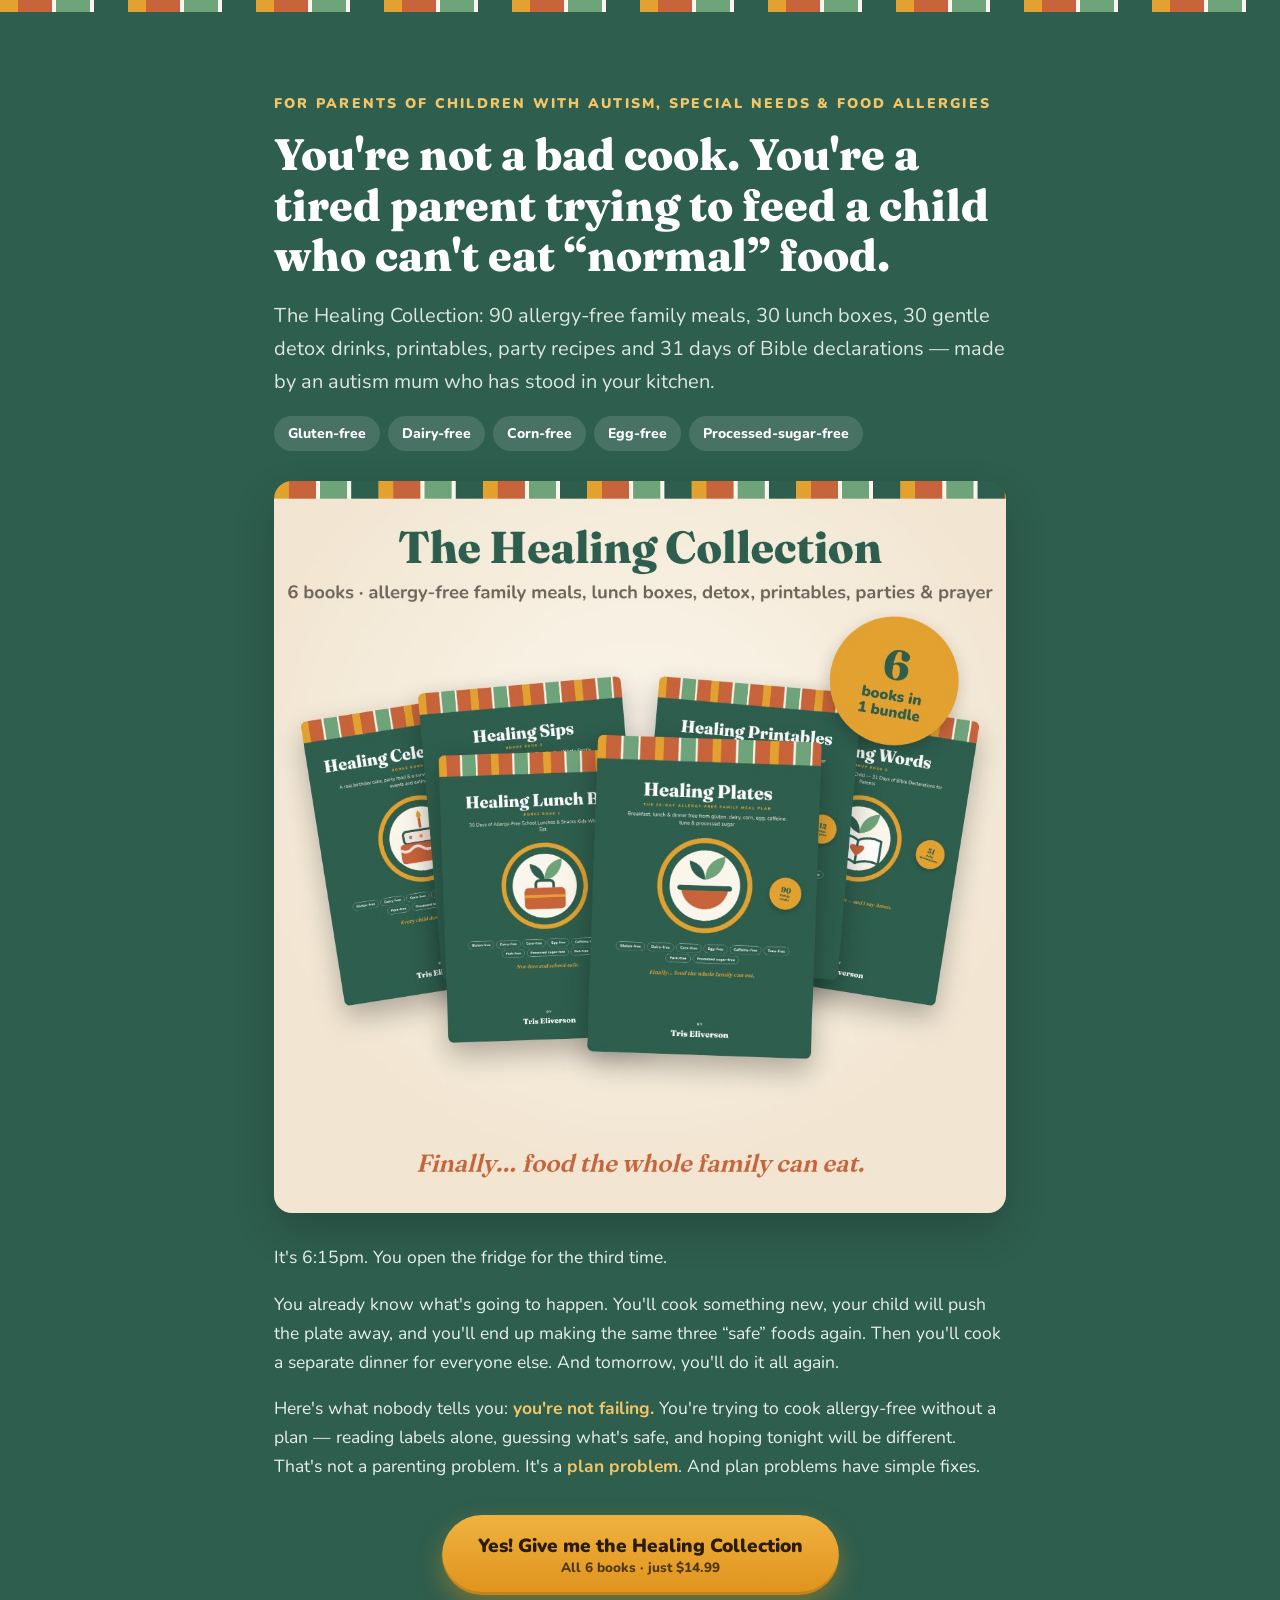
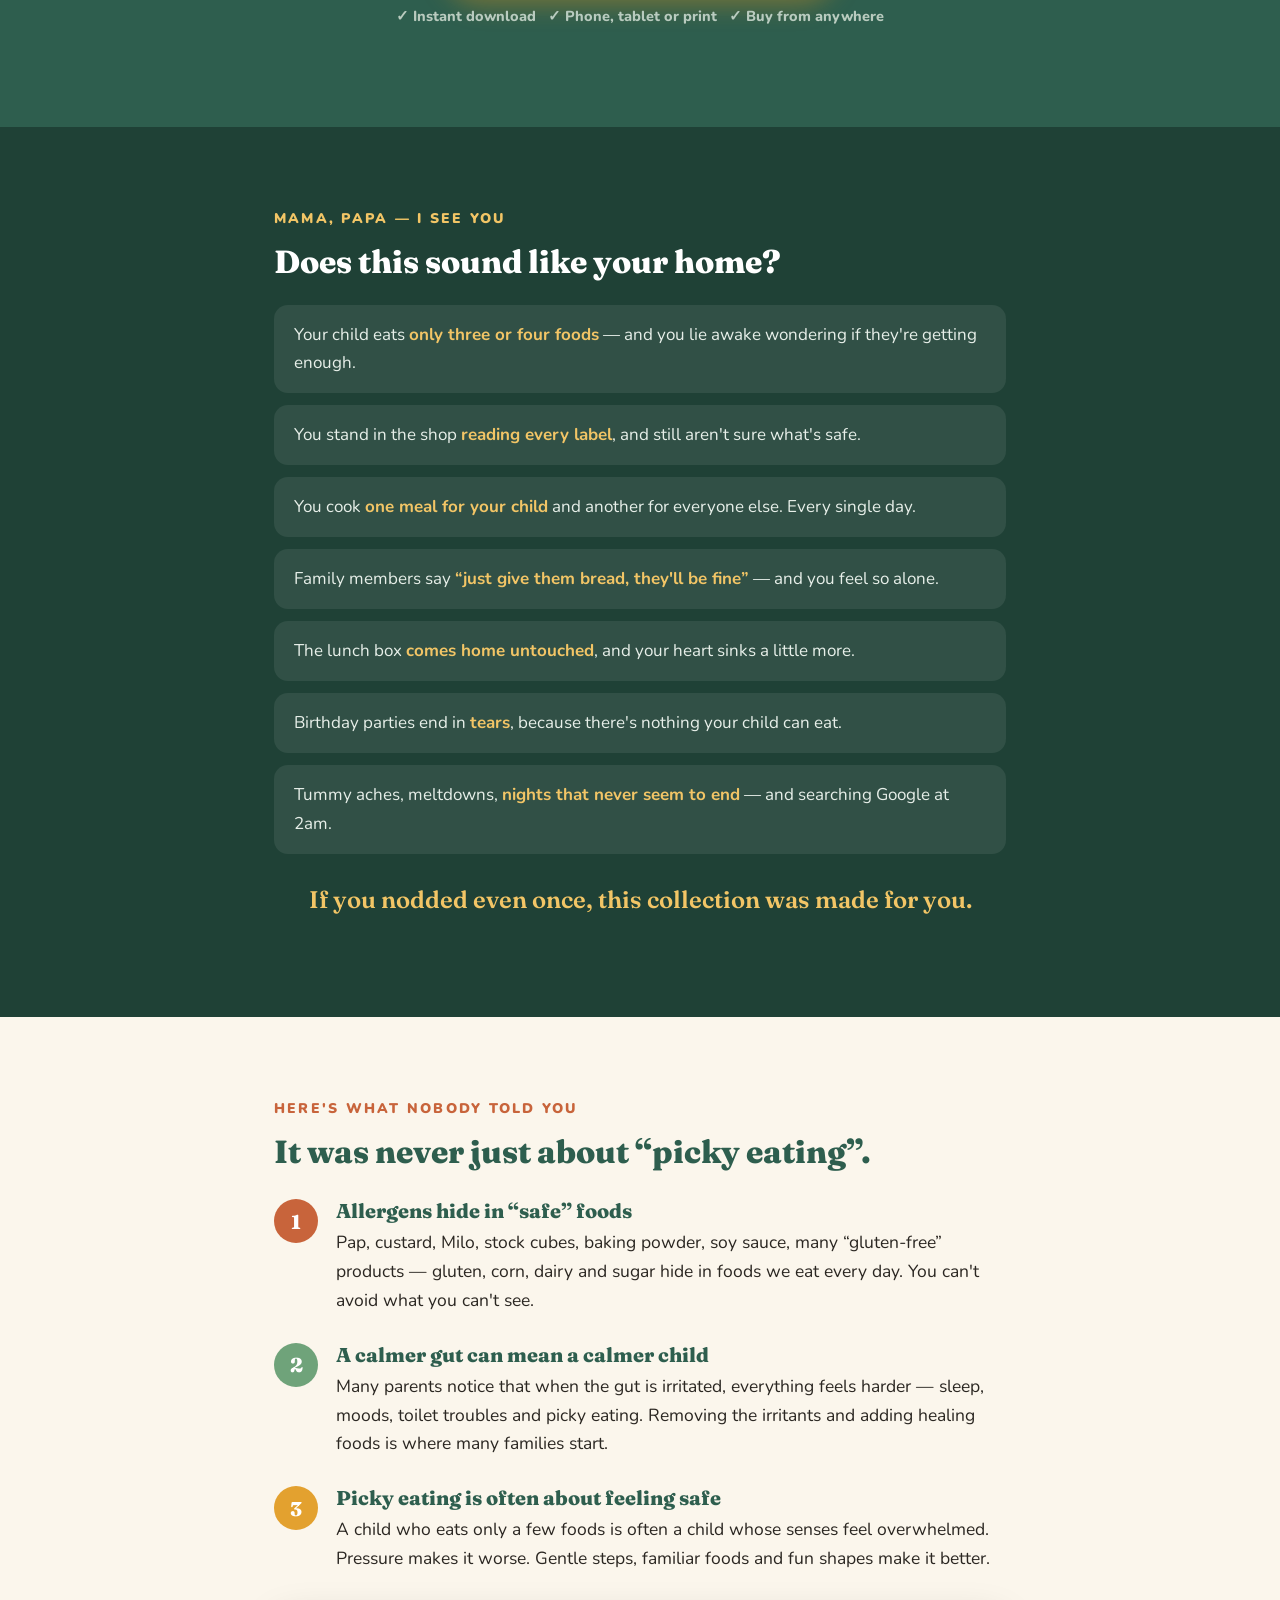
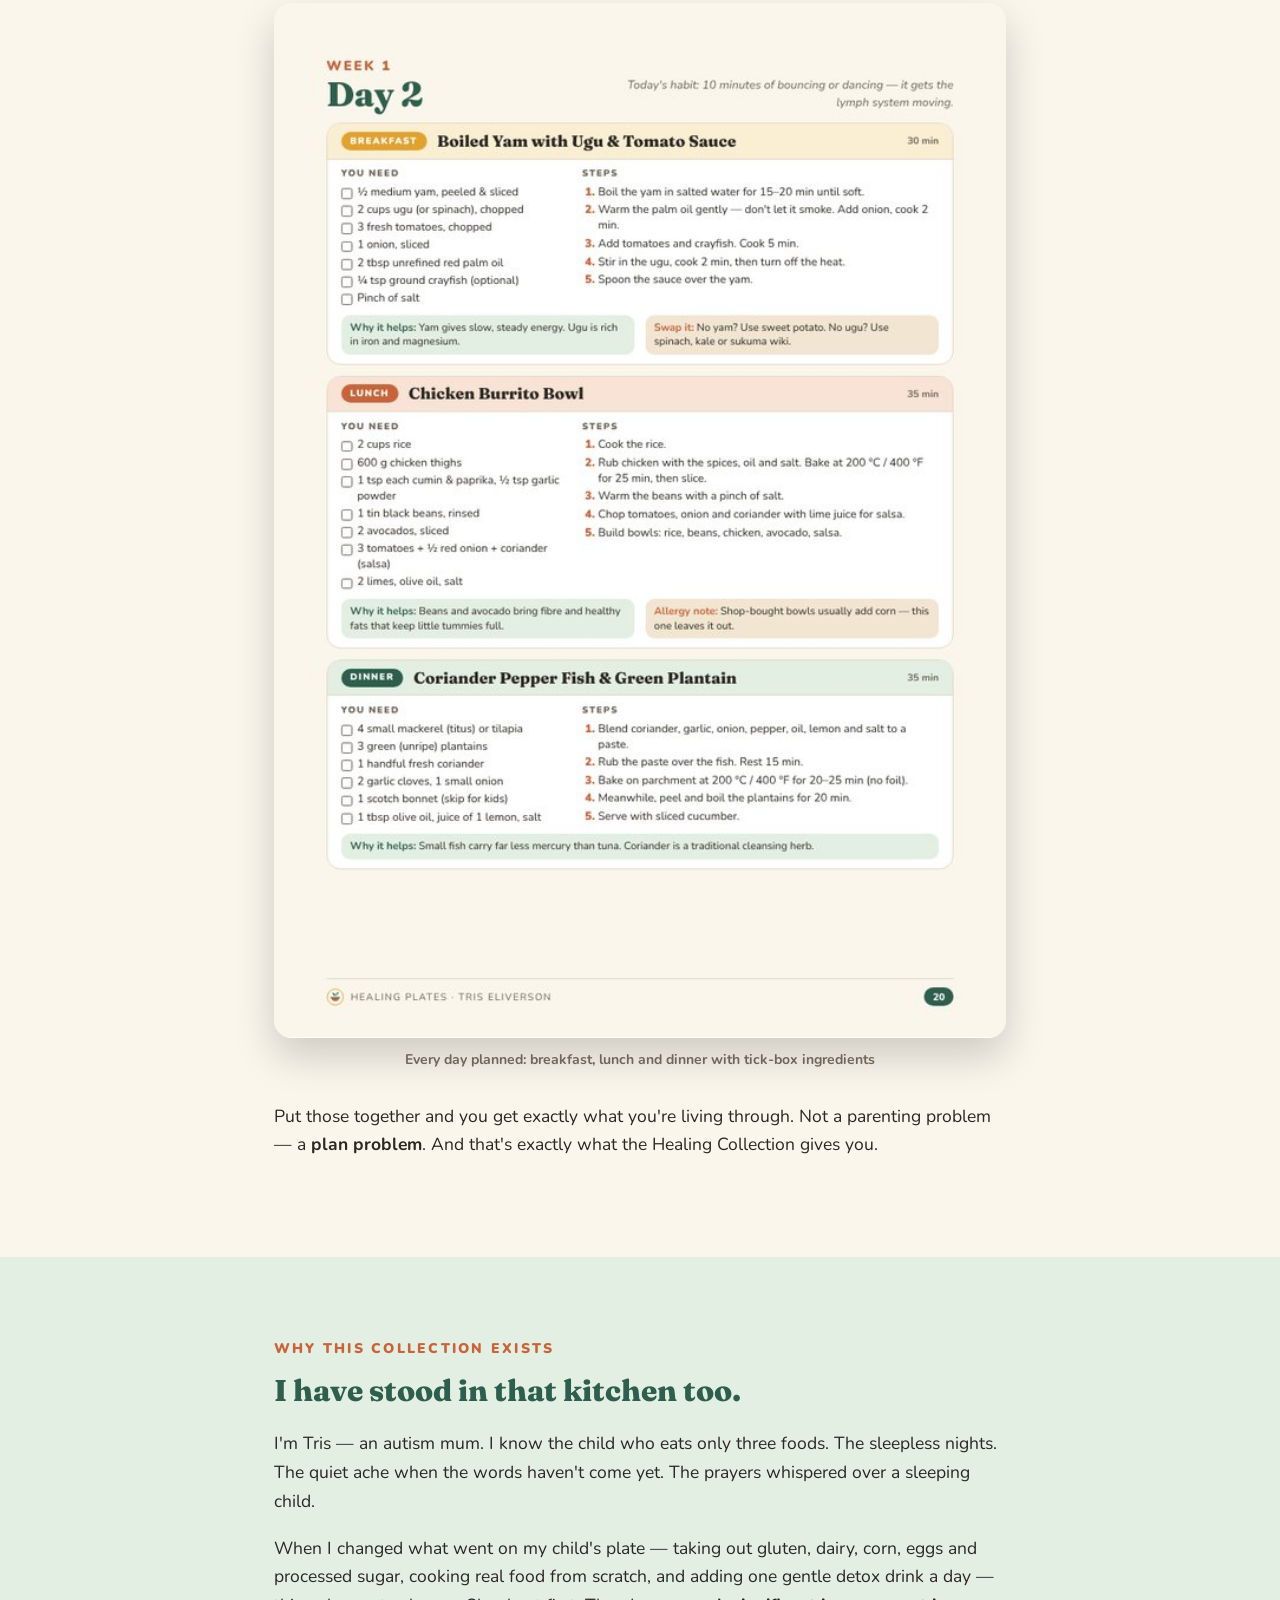
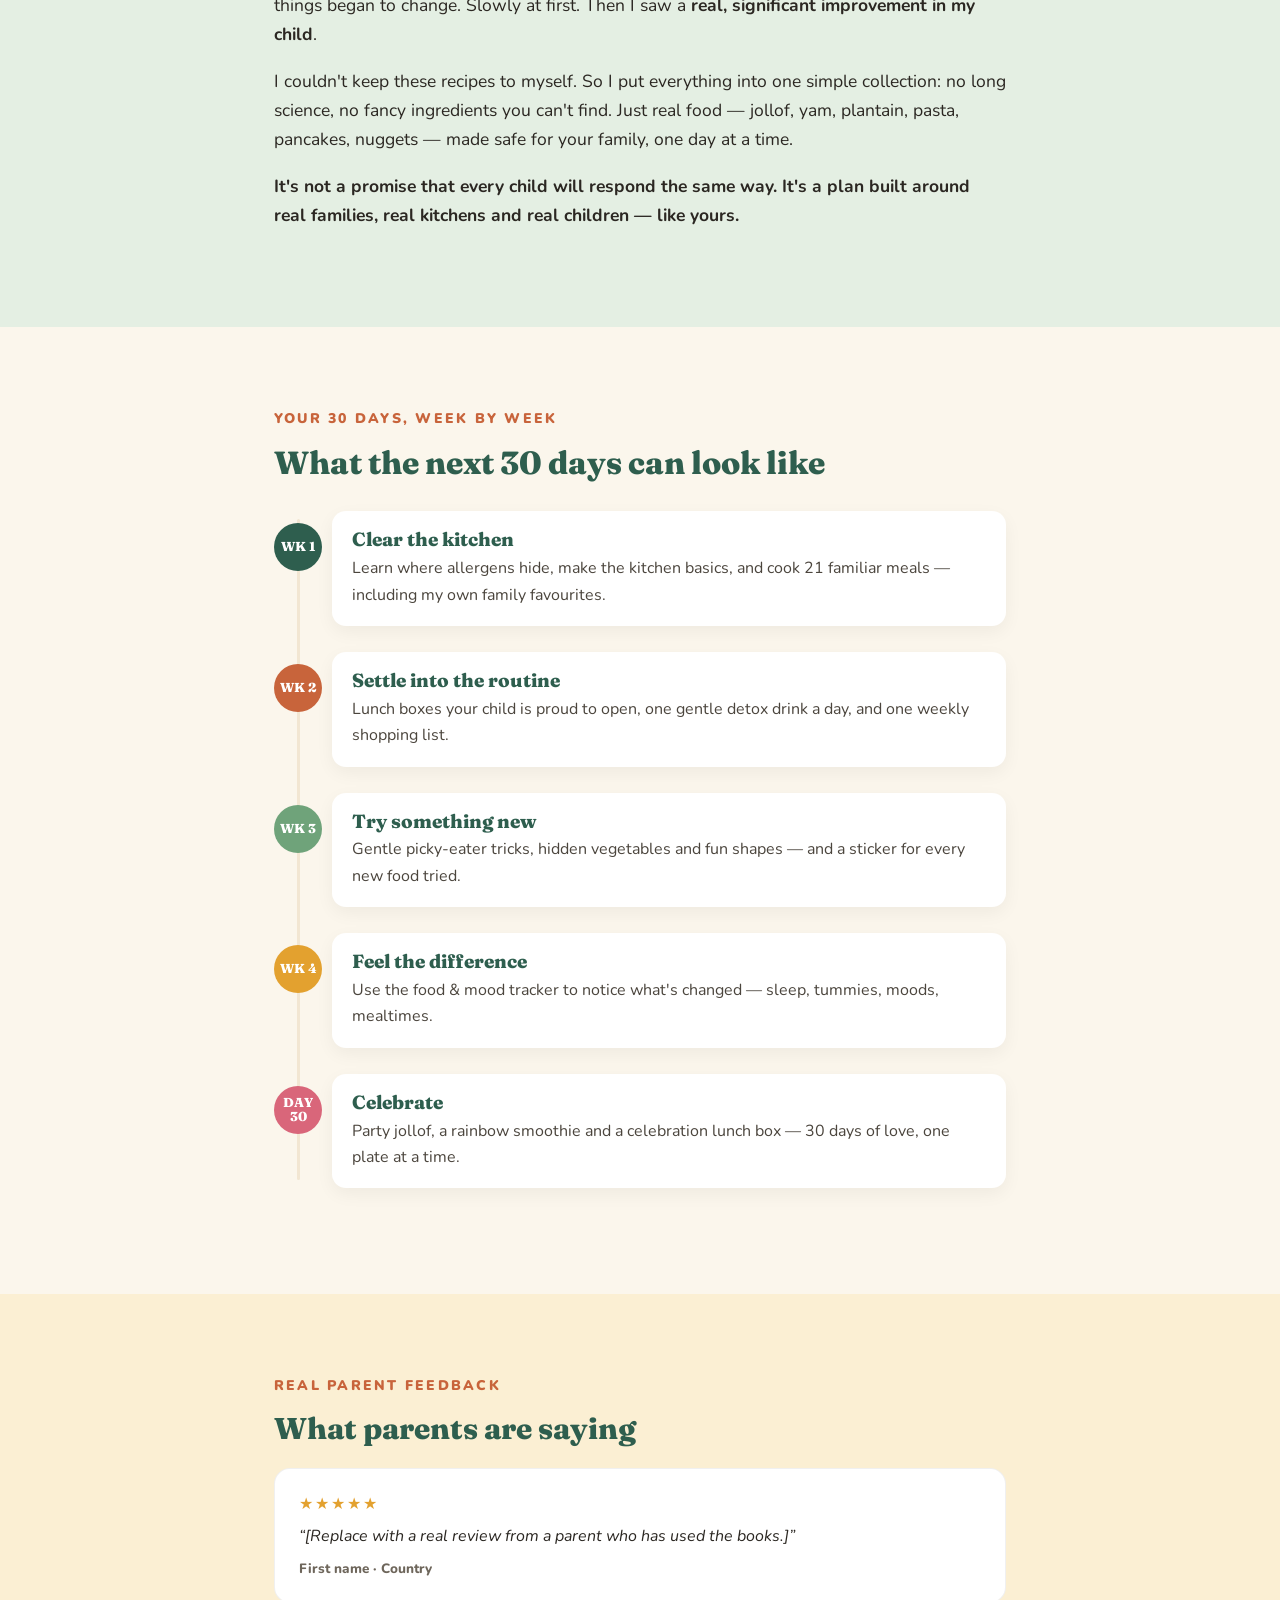
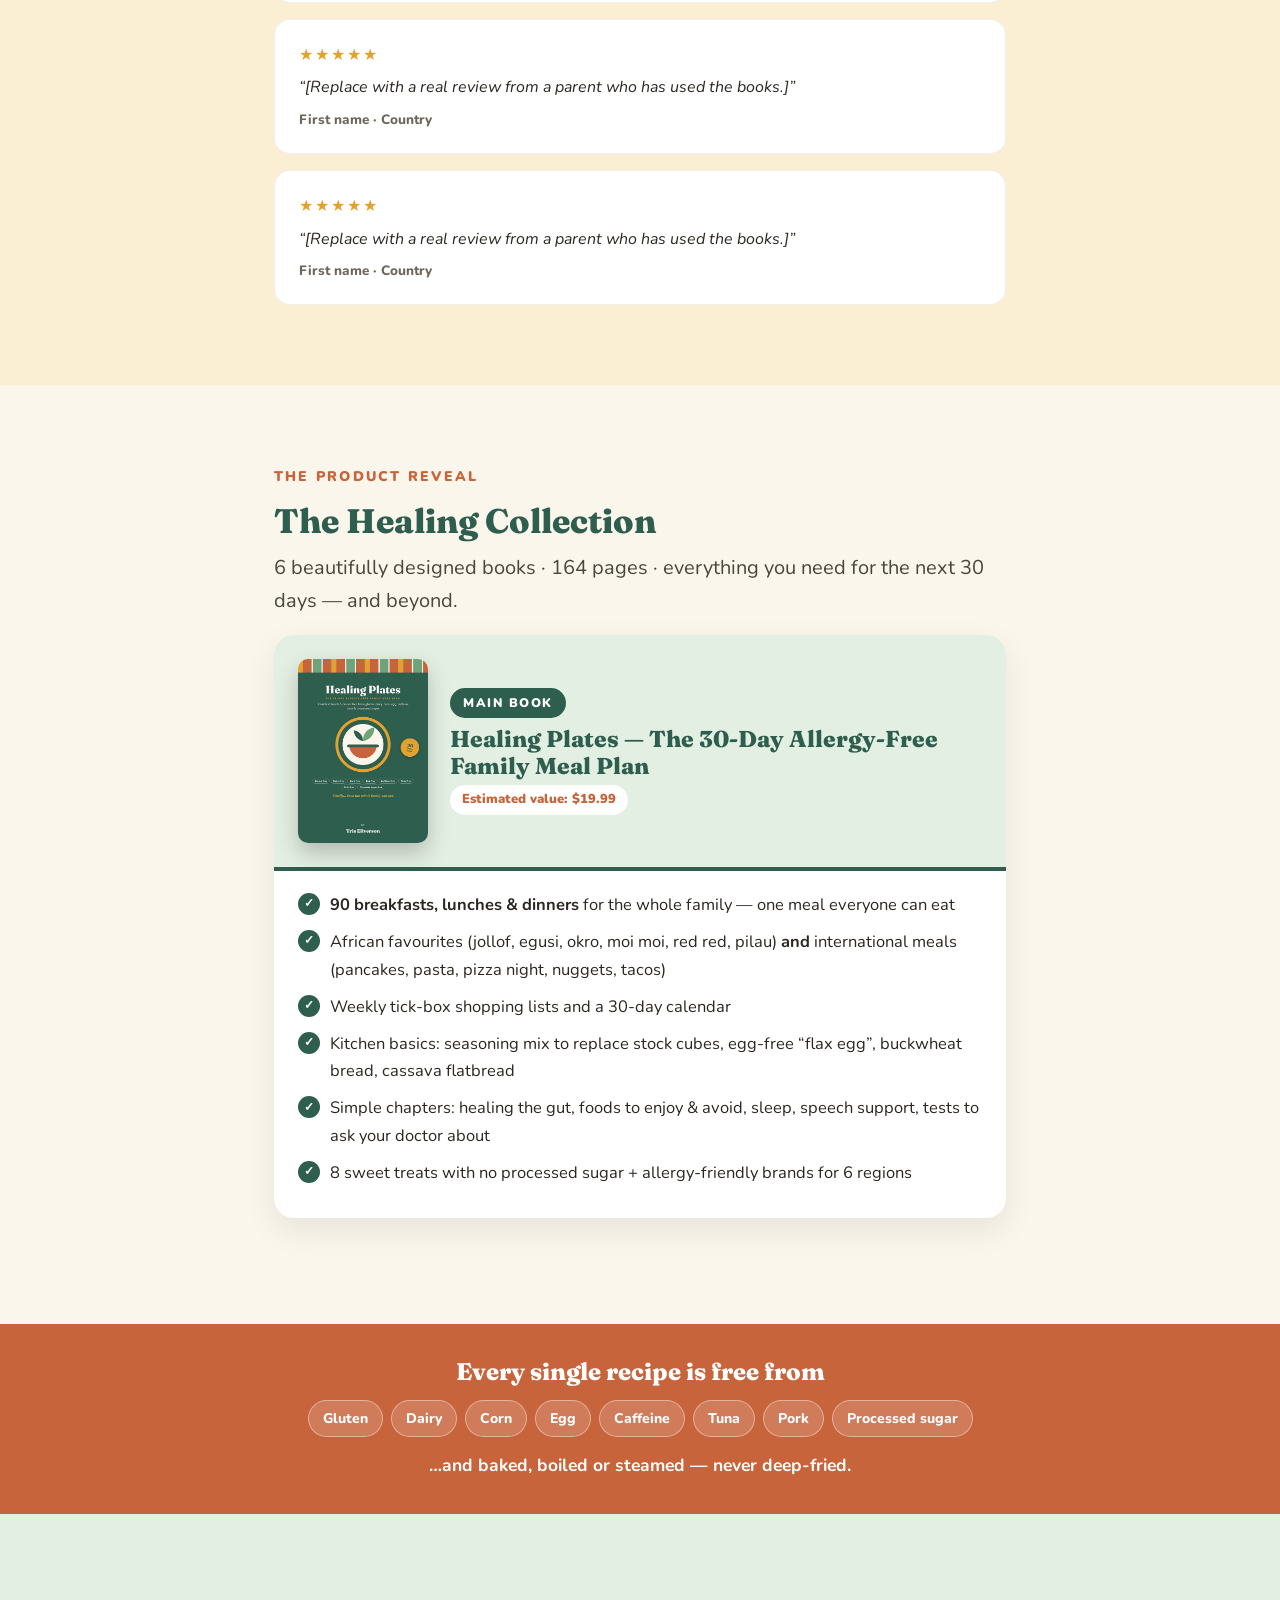
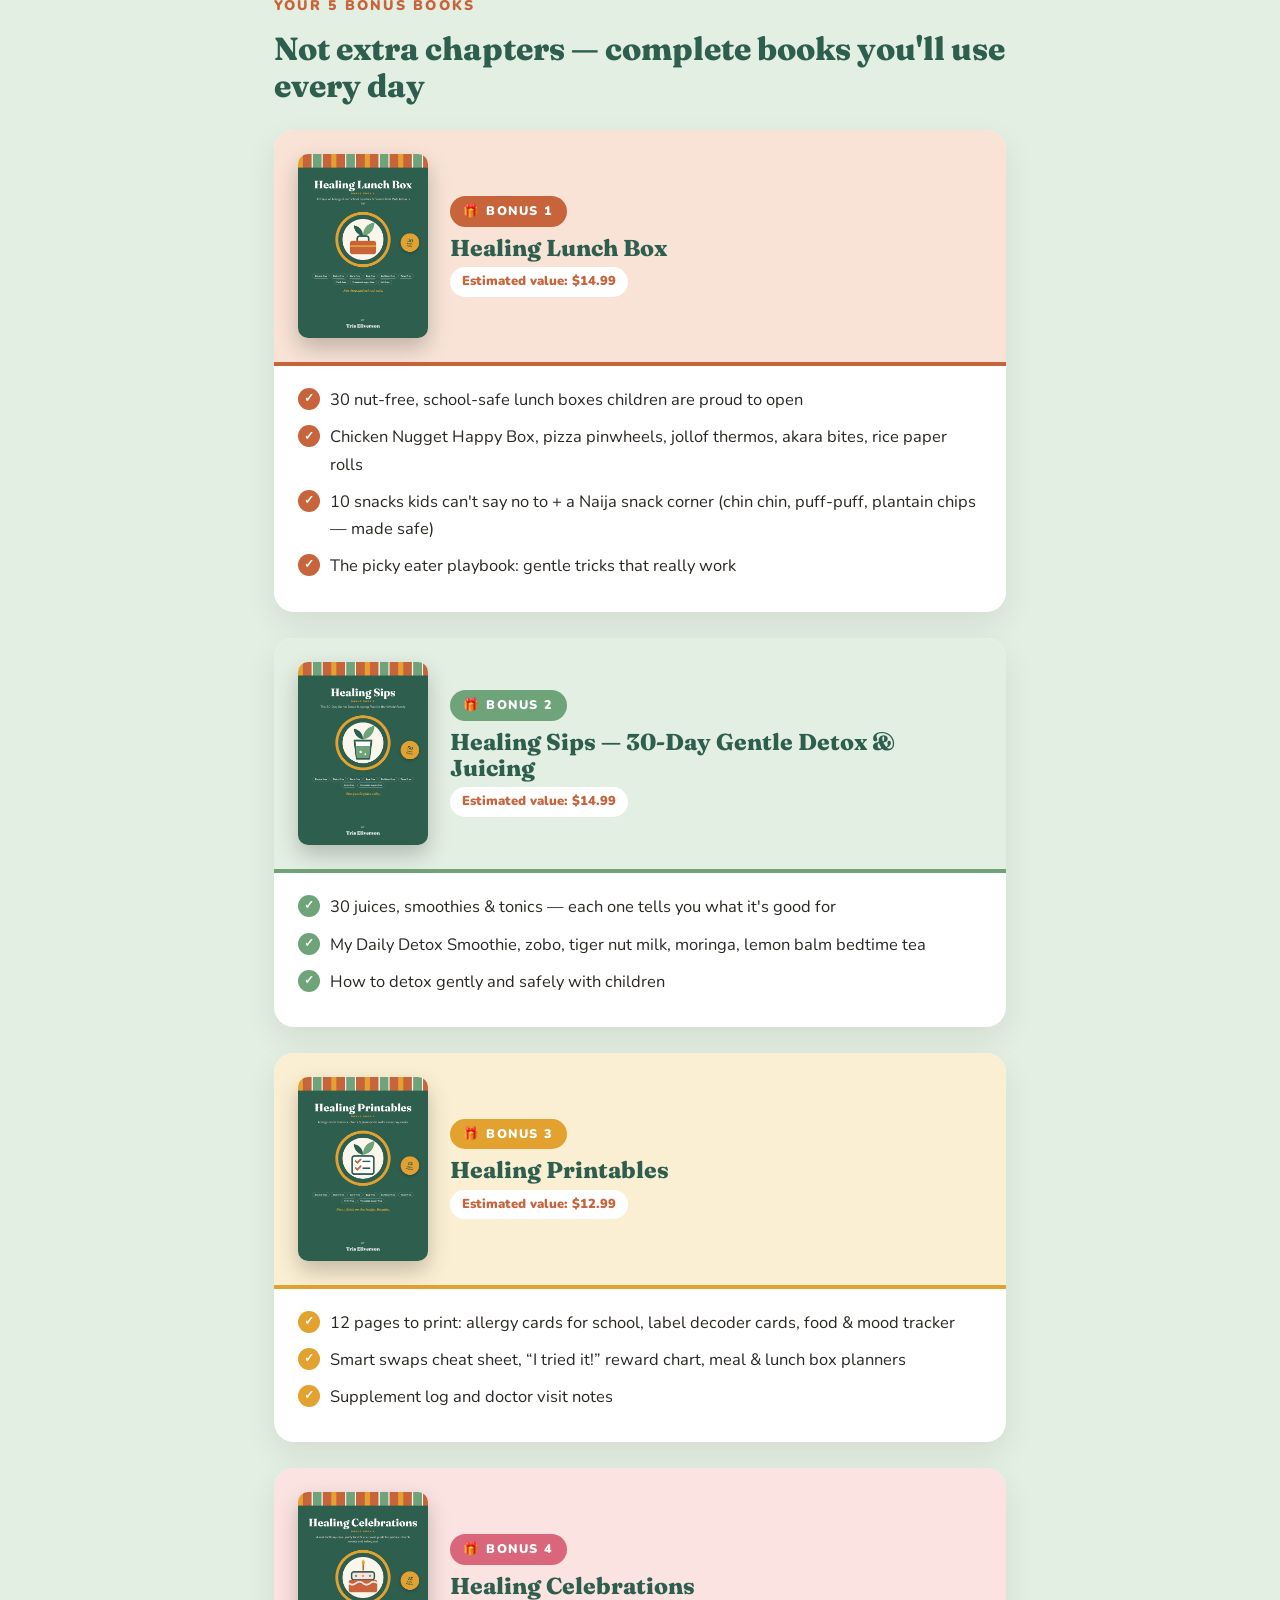
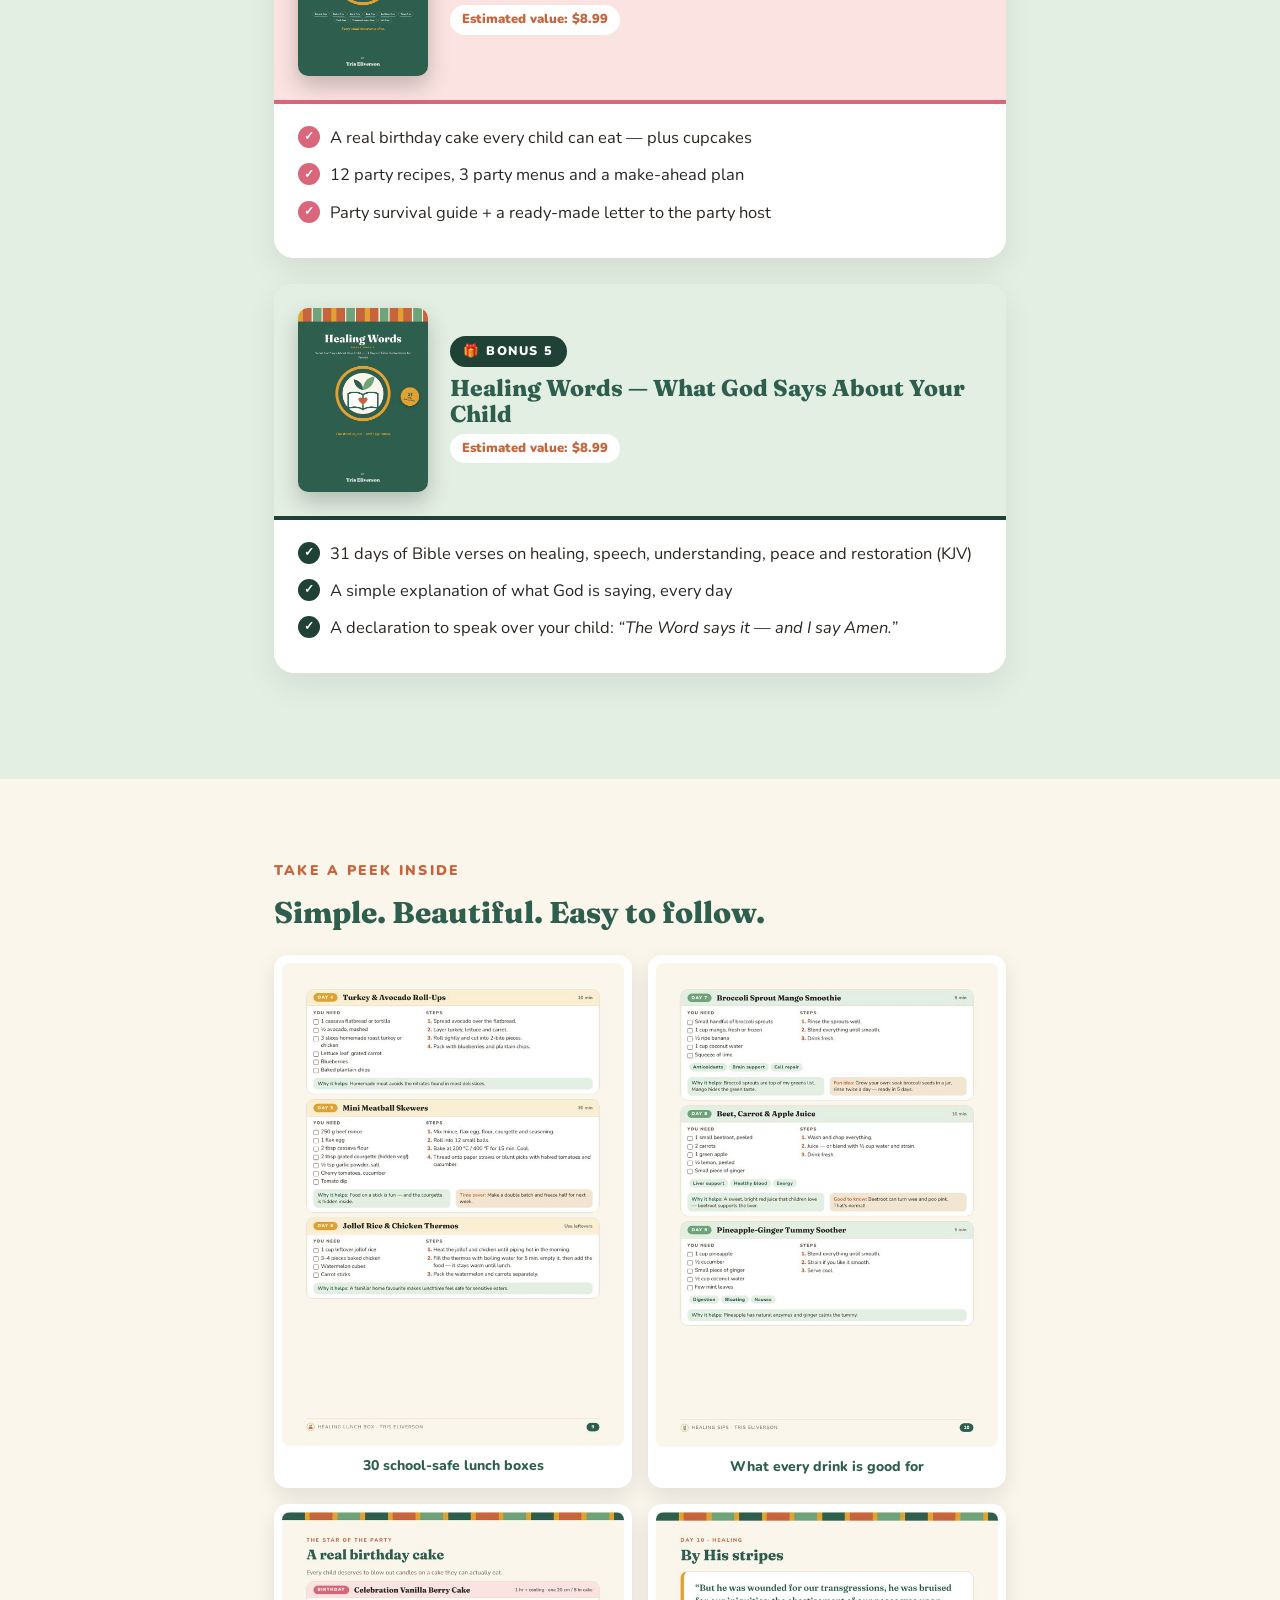
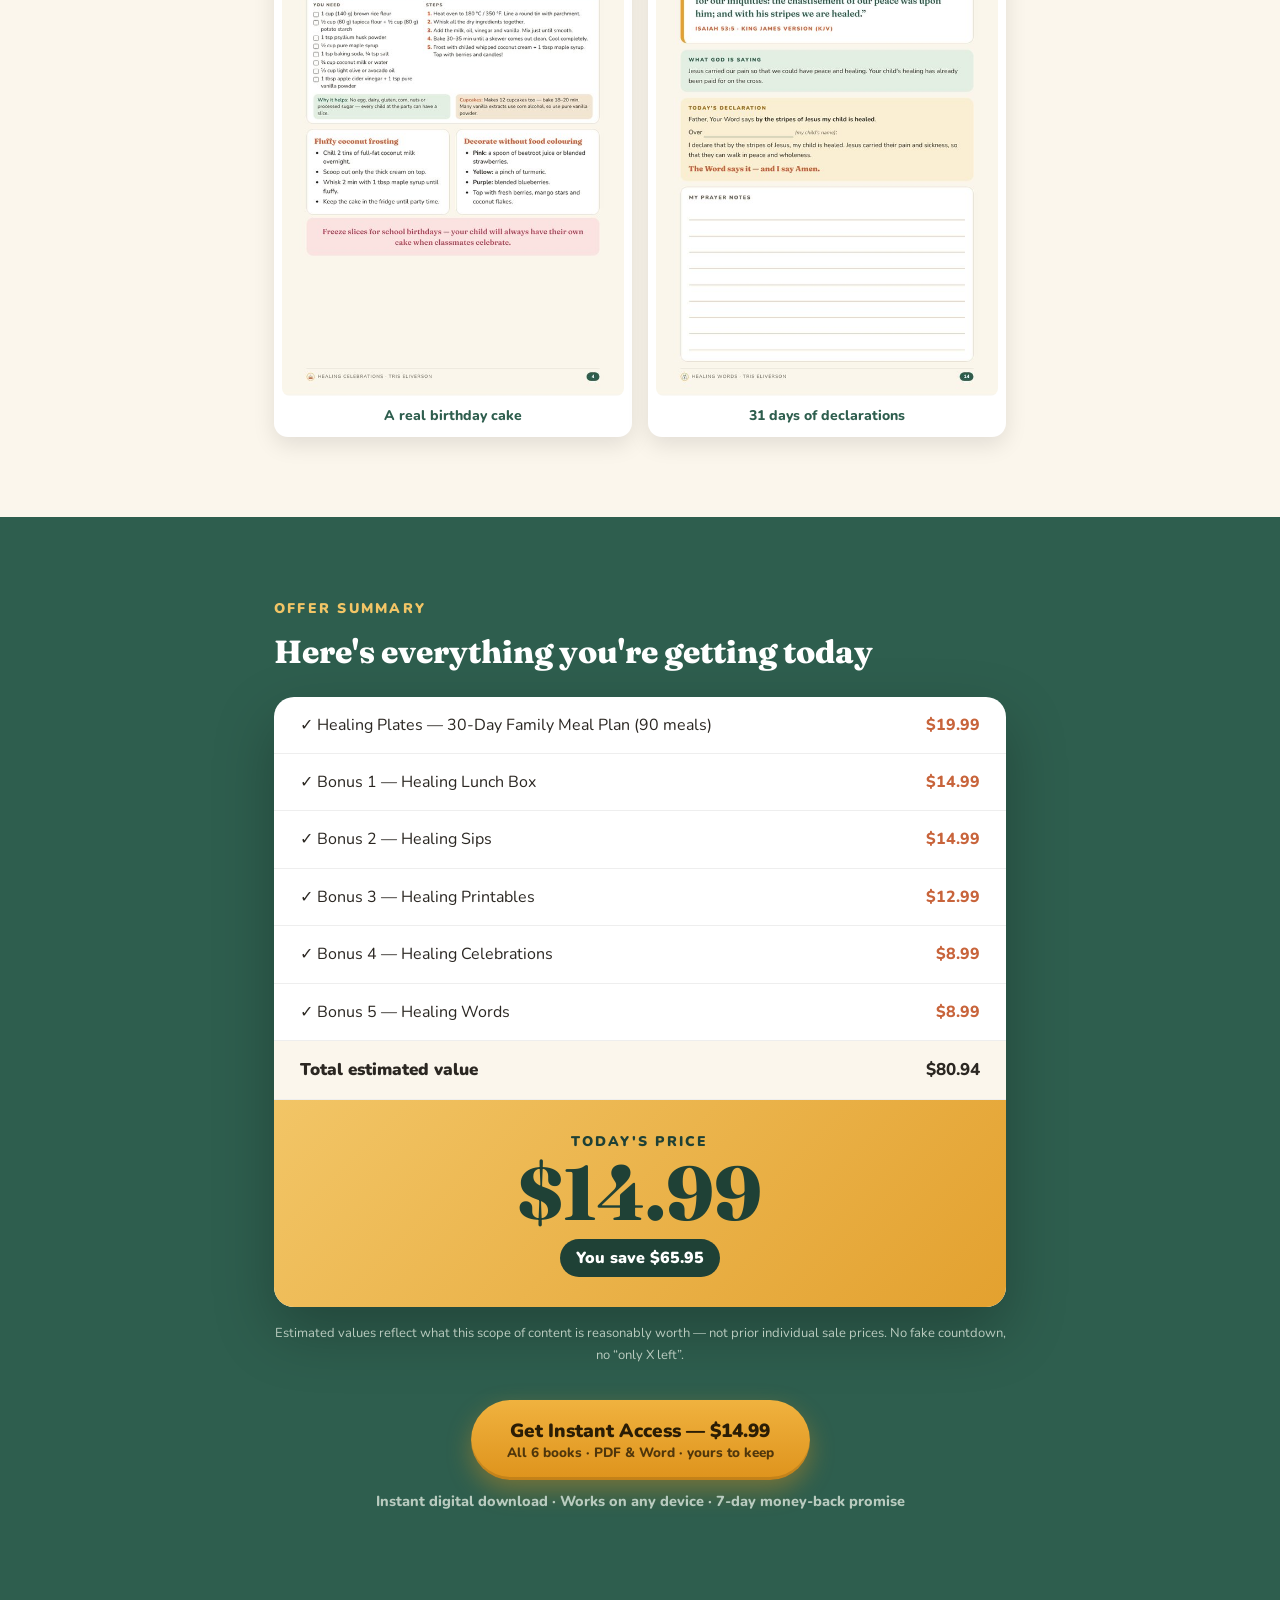
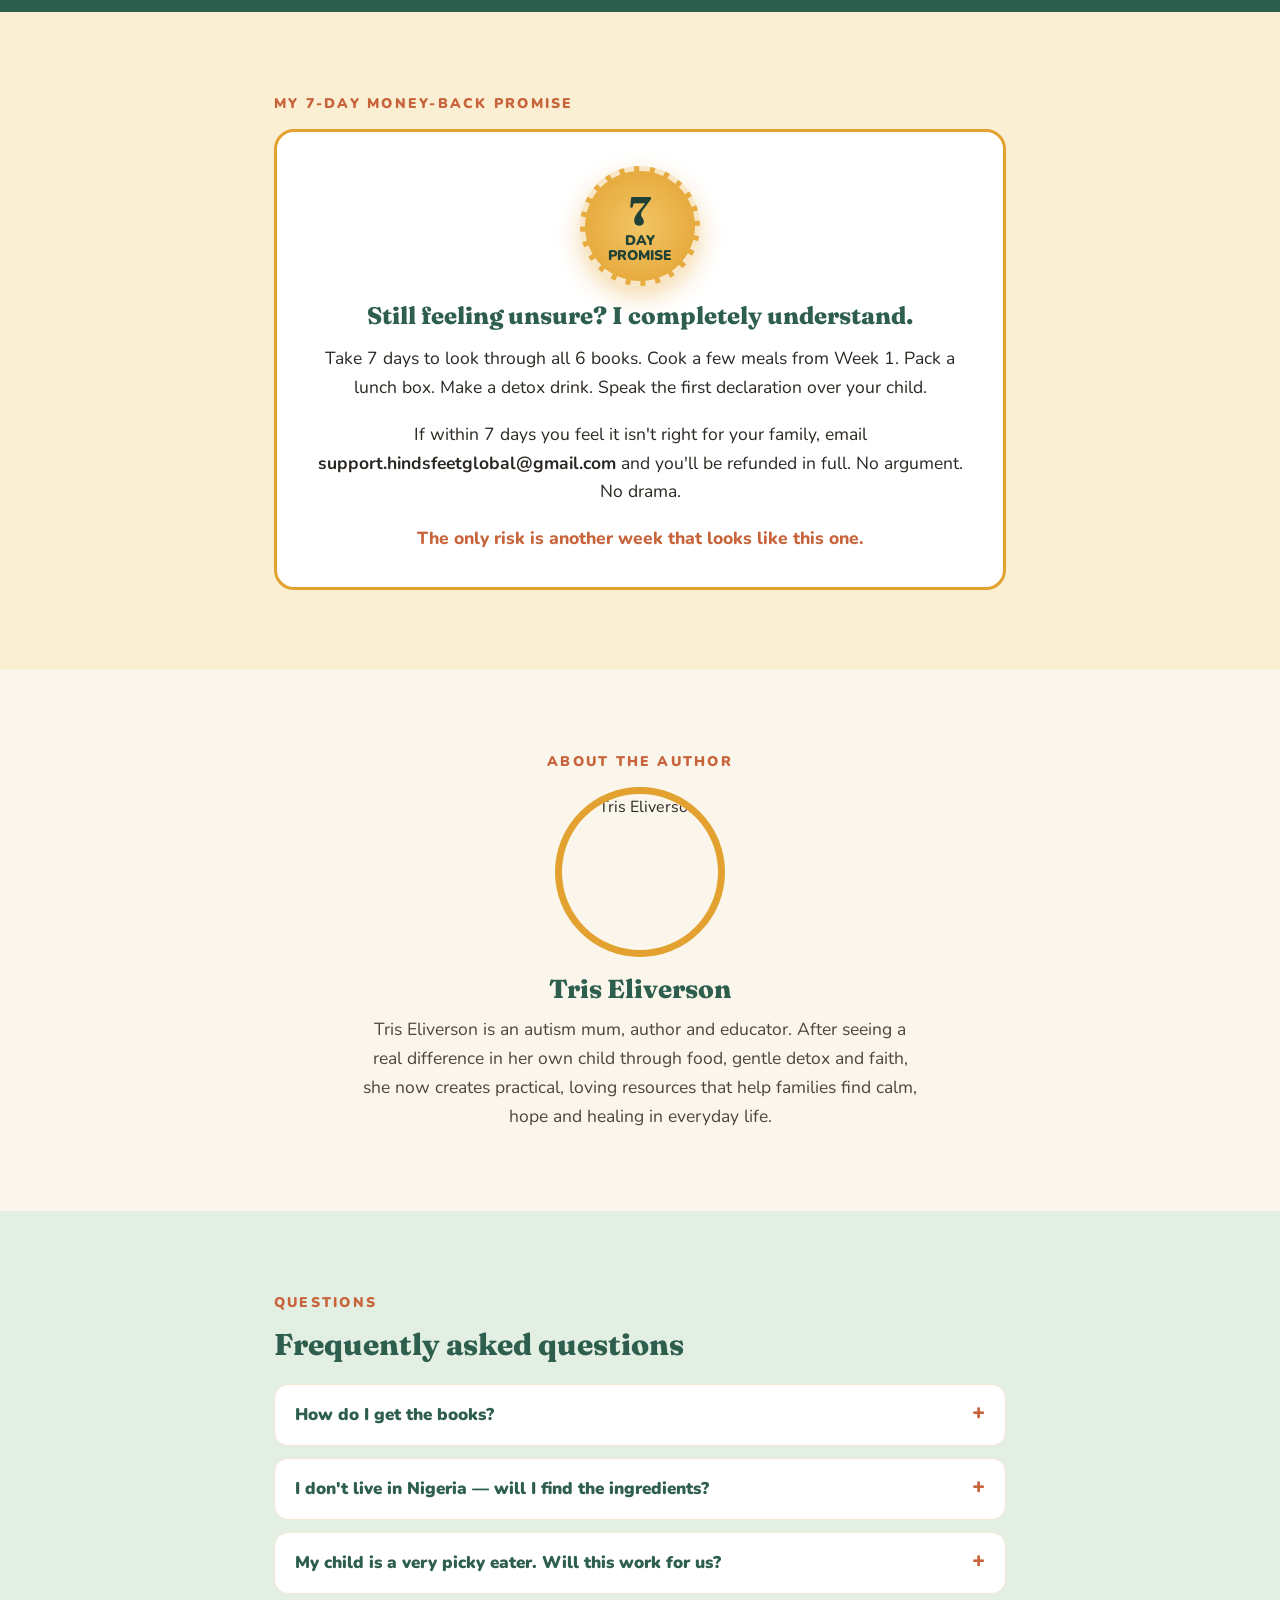
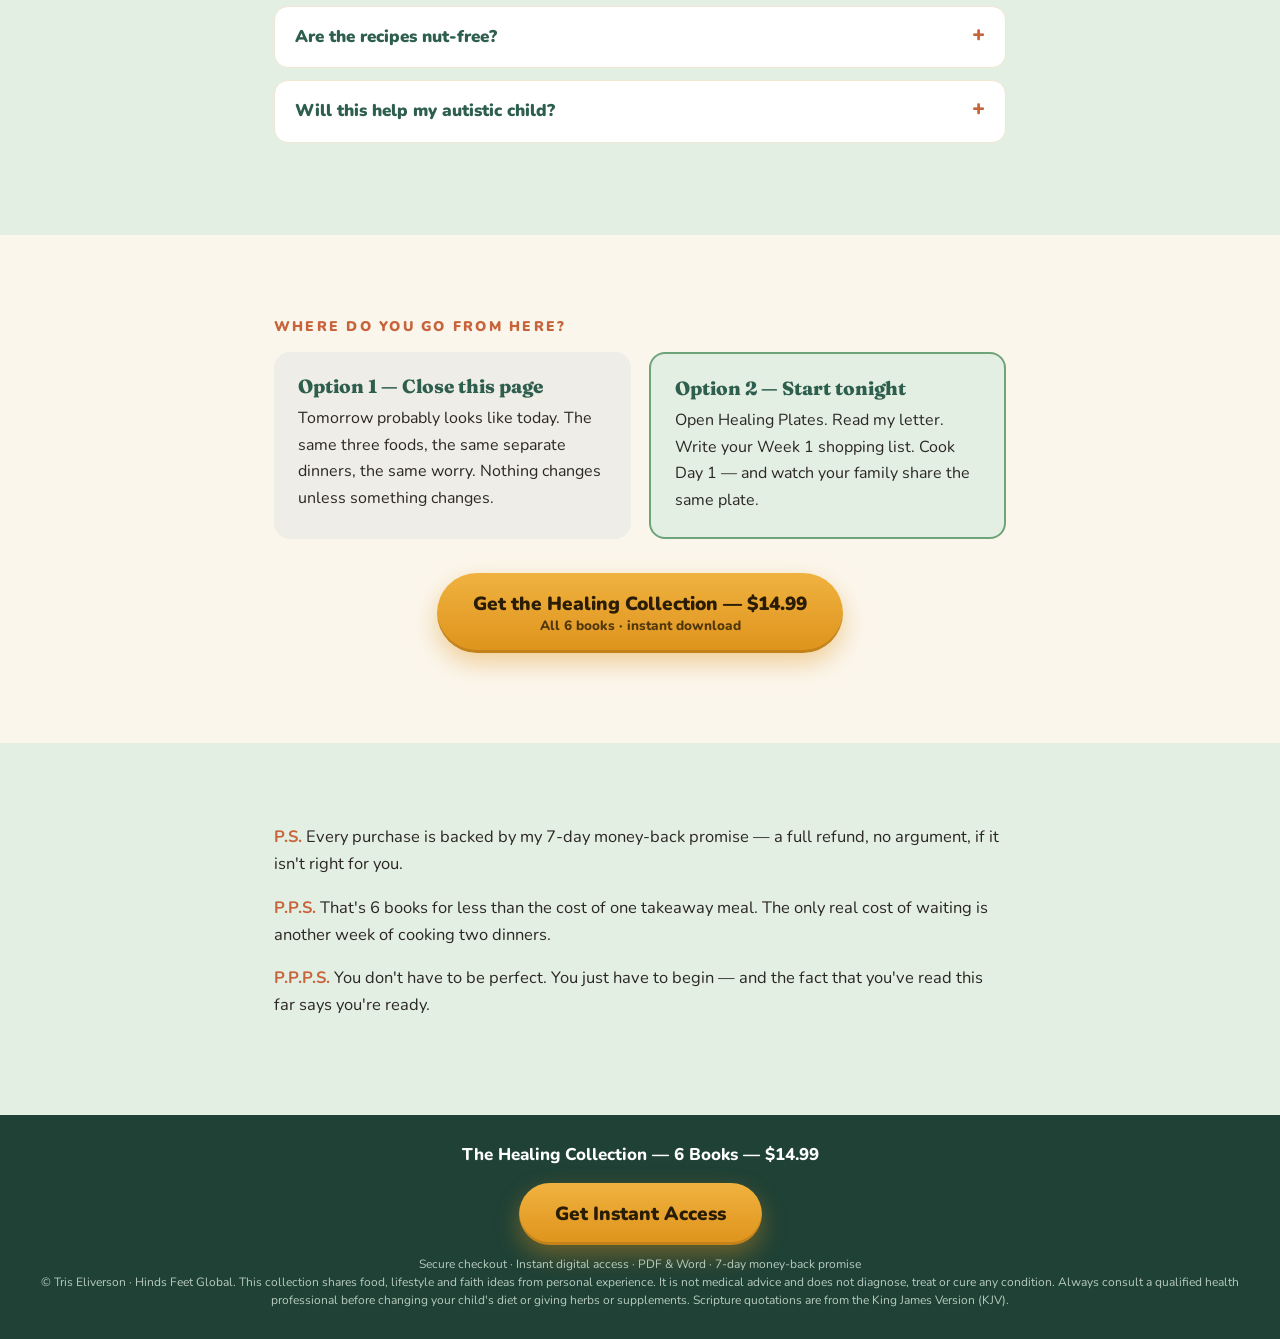
==== commit bbad7d12: "Sales page: new value stack ($80.94 total), author photo, softer FAQ answer Co-Authored-By: Claude O" ====
--- a/sales/site/index.html
+++ b/sales/site/index.html
@@ -261,7 +261,7 @@
     <p class="lede" style="color:#4B453D !important;">6 beautifully designed books · 164 pages · everything you need for the next 30 days — and beyond.</p>
 
     <div class="bookcard" style="--c:#2E5E4E; --soft:#E4EFE3;">
-      <div class="top"><img src="img/hc-cover1.jpg" alt="Healing Plates"><div><span class="tag">Main book</span><h3>Healing Plates — The 30-Day Allergy-Free Family Meal Plan</h3><span class="val">Estimated value: $12.99</span></div></div>
+      <div class="top"><img src="img/hc-cover1.jpg" alt="Healing Plates"><div><span class="tag">Main book</span><h3>Healing Plates — The 30-Day Allergy-Free Family Meal Plan</h3><span class="val">Estimated value: $19.99</span></div></div>
       <ul>
         <li><b>90 breakfasts, lunches &amp; dinners</b> for the whole family — one meal everyone can eat</li>
         <li>African favourites (jollof, egusi, okro, moi moi, red red, pilau) <b>and</b> international meals (pancakes, pasta, pizza night, nuggets, tacos)</li>
@@ -285,28 +285,28 @@
     <h2 style="font-size:32px; margin-bottom:26px; color:#2E5E4E !important;">Not extra chapters — complete books you'll use every day</h2>
 
     <div class="bookcard" style="--c:#C8643B; --soft:#F8E3D6;">
-      <div class="top"><img src="img/hc-cover2.jpg" alt="Healing Lunch Box"><div><span class="tag">🎁 Bonus 1</span><h3>Healing Lunch Box</h3><span class="val">Estimated value: $9.99</span></div></div>
+      <div class="top"><img src="img/hc-cover2.jpg" alt="Healing Lunch Box"><div><span class="tag">🎁 Bonus 1</span><h3>Healing Lunch Box</h3><span class="val">Estimated value: $14.99</span></div></div>
       <ul><li>30 nut-free, school-safe lunch boxes children are proud to open</li><li>Chicken Nugget Happy Box, pizza pinwheels, jollof thermos, akara bites, rice paper rolls</li>
       <li>10 snacks kids can't say no to + a Naija snack corner (chin chin, puff-puff, plantain chips — made safe)</li><li>The picky eater playbook: gentle tricks that really work</li></ul>
     </div>
 
     <div class="bookcard" style="--c:#6FA37A; --soft:#E4EFE3;">
-      <div class="top"><img src="img/hc-cover3.jpg" alt="Healing Sips"><div><span class="tag">🎁 Bonus 2</span><h3>Healing Sips — 30-Day Gentle Detox &amp; Juicing</h3><span class="val">Estimated value: $9.99</span></div></div>
+      <div class="top"><img src="img/hc-cover3.jpg" alt="Healing Sips"><div><span class="tag">🎁 Bonus 2</span><h3>Healing Sips — 30-Day Gentle Detox &amp; Juicing</h3><span class="val">Estimated value: $14.99</span></div></div>
       <ul><li>30 juices, smoothies &amp; tonics — each one tells you what it's good for</li><li>My Daily Detox Smoothie, zobo, tiger nut milk, moringa, lemon balm bedtime tea</li><li>How to detox gently and safely with children</li></ul>
     </div>
 
     <div class="bookcard" style="--c:#E3A12F; --soft:#FBEFD3;">
-      <div class="top"><img src="img/hc-cover4.jpg" alt="Healing Printables"><div><span class="tag">🎁 Bonus 3</span><h3>Healing Printables</h3><span class="val">Estimated value: $5.99</span></div></div>
+      <div class="top"><img src="img/hc-cover4.jpg" alt="Healing Printables"><div><span class="tag">🎁 Bonus 3</span><h3>Healing Printables</h3><span class="val">Estimated value: $12.99</span></div></div>
       <ul><li>12 pages to print: allergy cards for school, label decoder cards, food &amp; mood tracker</li><li>Smart swaps cheat sheet, “I tried it!” reward chart, meal &amp; lunch box planners</li><li>Supplement log and doctor visit notes</li></ul>
     </div>
 
     <div class="bookcard" style="--c:#D9667A; --soft:#FBE3E1;">
-      <div class="top"><img src="img/hc-cover5.jpg" alt="Healing Celebrations"><div><span class="tag">🎁 Bonus 4</span><h3>Healing Celebrations</h3><span class="val">Estimated value: $5.99</span></div></div>
+      <div class="top"><img src="img/hc-cover5.jpg" alt="Healing Celebrations"><div><span class="tag">🎁 Bonus 4</span><h3>Healing Celebrations</h3><span class="val">Estimated value: $8.99</span></div></div>
       <ul><li>A real birthday cake every child can eat — plus cupcakes</li><li>12 party recipes, 3 party menus and a make-ahead plan</li><li>Party survival guide + a ready-made letter to the party host</li></ul>
     </div>
 
     <div class="bookcard" style="--c:#1F4136; --soft:#E4EFE3;">
-      <div class="top"><img src="img/hc-cover6.jpg" alt="Healing Words"><div><span class="tag">🎁 Bonus 5</span><h3>Healing Words — What God Says About Your Child</h3><span class="val">Estimated value: $6.99</span></div></div>
+      <div class="top"><img src="img/hc-cover6.jpg" alt="Healing Words"><div><span class="tag">🎁 Bonus 5</span><h3>Healing Words — What God Says About Your Child</h3><span class="val">Estimated value: $8.99</span></div></div>
       <ul><li>31 days of Bible verses on healing, speech, understanding, peace and restoration (KJV)</li><li>A simple explanation of what God is saying, every day</li><li>A declaration to speak over your child: <i>“The Word says it — and I say Amen.”</i></li></ul>
     </div>
   </div>
@@ -332,14 +332,14 @@
     <div class="eyebrow" style="color:#F2C566 !important;">Offer summary</div>
     <h2 style="font-size:32px; margin-bottom:26px; color:#ffffff !important;">Here's everything you're getting today</h2>
     <div class="offer">
-      <div class="offer-row"><span>✓ Healing Plates — 30-Day Family Meal Plan (90 meals)</span><span>$12.99</span></div>
-      <div class="offer-row"><span>✓ Bonus 1 — Healing Lunch Box</span><span>$9.99</span></div>
-      <div class="offer-row"><span>✓ Bonus 2 — Healing Sips</span><span>$9.99</span></div>
-      <div class="offer-row"><span>✓ Bonus 3 — Healing Printables</span><span>$5.99</span></div>
-      <div class="offer-row"><span>✓ Bonus 4 — Healing Celebrations</span><span>$5.99</span></div>
-      <div class="offer-row"><span>✓ Bonus 5 — Healing Words</span><span>$6.99</span></div>
-      <div class="offer-row total"><span>Total estimated value</span><span>$51.94</span></div>
-      <div class="offer-price"><div class="label">TODAY'S PRICE</div><div class="big">$14.99</div><div class="save">You save $36.95</div></div>
+      <div class="offer-row"><span>✓ Healing Plates — 30-Day Family Meal Plan (90 meals)</span><span>$19.99</span></div>
+      <div class="offer-row"><span>✓ Bonus 1 — Healing Lunch Box</span><span>$14.99</span></div>
+      <div class="offer-row"><span>✓ Bonus 2 — Healing Sips</span><span>$14.99</span></div>
+      <div class="offer-row"><span>✓ Bonus 3 — Healing Printables</span><span>$12.99</span></div>
+      <div class="offer-row"><span>✓ Bonus 4 — Healing Celebrations</span><span>$8.99</span></div>
+      <div class="offer-row"><span>✓ Bonus 5 — Healing Words</span><span>$8.99</span></div>
+      <div class="offer-row total"><span>Total estimated value</span><span>$80.94</span></div>
+      <div class="offer-price"><div class="label">TODAY'S PRICE</div><div class="big">$14.99</div><div class="save">You save $65.95</div></div>
     </div>
     <p style="font-size:13px; color:#B9CBBF !important; margin-top:16px; text-align:center;">Estimated values reflect what this scope of content is reasonably worth — not prior individual sale prices. No fake countdown, no “only X left”.</p>
     <div class="btn-row"><a href="https://selar.co/YOUR-LINK" target="_blank" rel="noopener" class="btn">Get Instant Access — $14.99<small>All 6 books · PDF &amp; Word · yours to keep</small></a></div>
@@ -365,7 +365,7 @@
 <section class="band author" style="background:#FBF6EC; text-align:center;">
   <div class="wrap">
     <div class="eyebrow">About the author</div>
-    <img src="img/hc-tris.jpg" alt="Tris Eliverson">
+    <img src="https://hindsfeetglobal.com/wp-content/uploads/2026/09/ChatGPT-Image-Sep-11-2026-11_02_50-PM.png" alt="Tris Eliverson">
     <h3 style="font-size:26px; margin-bottom:10px; color:#2E5E4E !important;">Tris Eliverson</h3>
     <p style="max-width:560px; margin:0 auto; color:#4B453D;">Tris Eliverson is an autism mum, author and educator. After seeing a real difference in her own child through food, gentle detox and faith, she now creates practical, loving resources that help families find calm, hope and healing in everyday life.</p>
   </div>
@@ -380,7 +380,7 @@
     <details><summary>I don't live in Nigeria — will I find the ingredients?</summary><p>Yes. Recipes include simple swaps, and there's a brands guide for Nigeria, Ghana, Kenya, South Africa, the UK, the USA and Canada. Half of the meals are international family favourites.</p></details>
     <details><summary>My child is a very picky eater. Will this work for us?</summary><p>The collection was made with picky eaters in mind — hidden vegetables, blended soups, dips, fun shapes and a gentle picky eater playbook. Go slowly, one new food at a time.</p></details>
     <details><summary>Are the recipes nut-free?</summary><p>All lunch box and party recipes are nut-free and school-safe. The family meals use seeds like pumpkin and sunflower instead of nuts.</p></details>
-    <details><summary>Is this a cure for autism?</summary><p>No. Food is not a cure and this is not medical advice. It shares what helped one family. Please keep working with your child's doctor, and check with them before giving herbs or supplements.</p></details>
+    <details><summary>Will this help my autistic child?</summary><p>Every child is different, so there is no one-size-fits-all. In my own home, combining these methods — healing food, gentle detox and speaking life over my child — brought significant changes in sleep, speech and behaviour. It is worth trying. Take it one step at a time, and don't let the process overwhelm you. Small steps every day add up. (Please keep your child's doctor in the loop, especially before giving herbs or supplements.)</p></details>
   </div>
 </section>
 
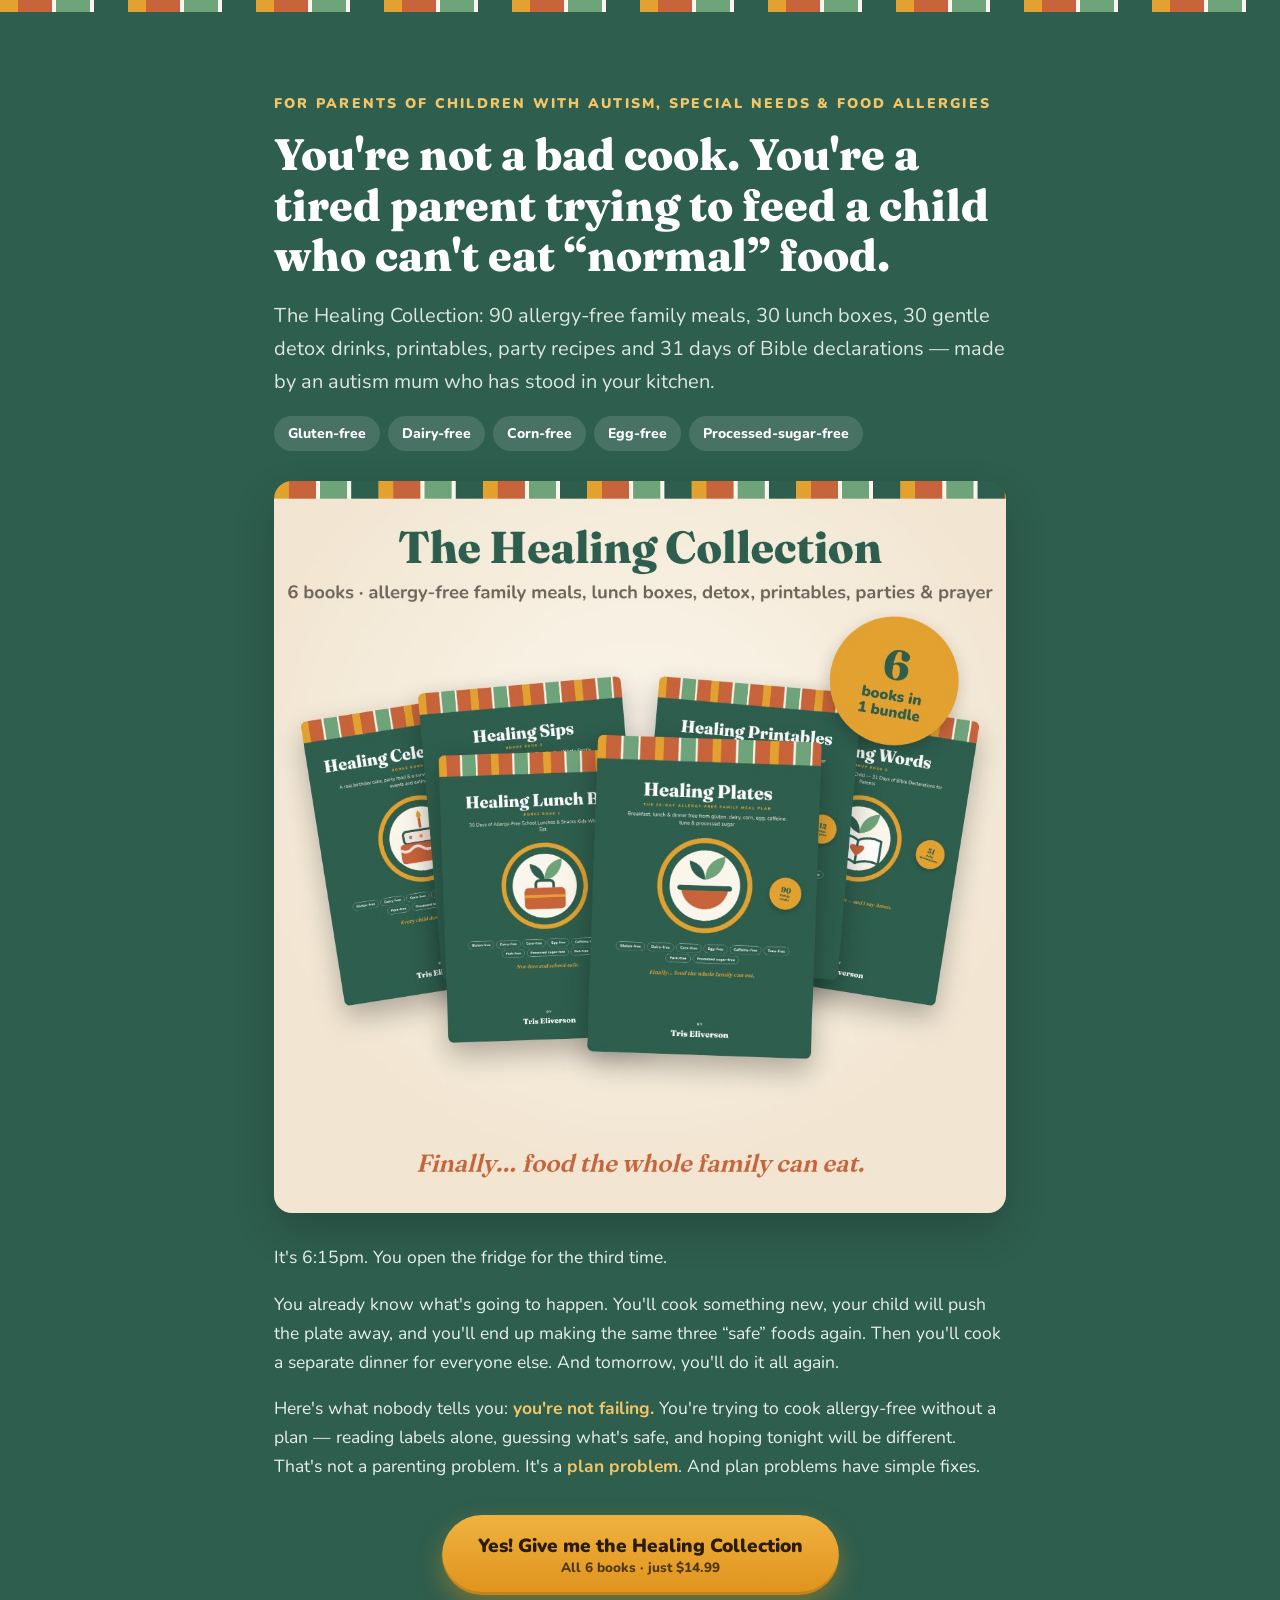
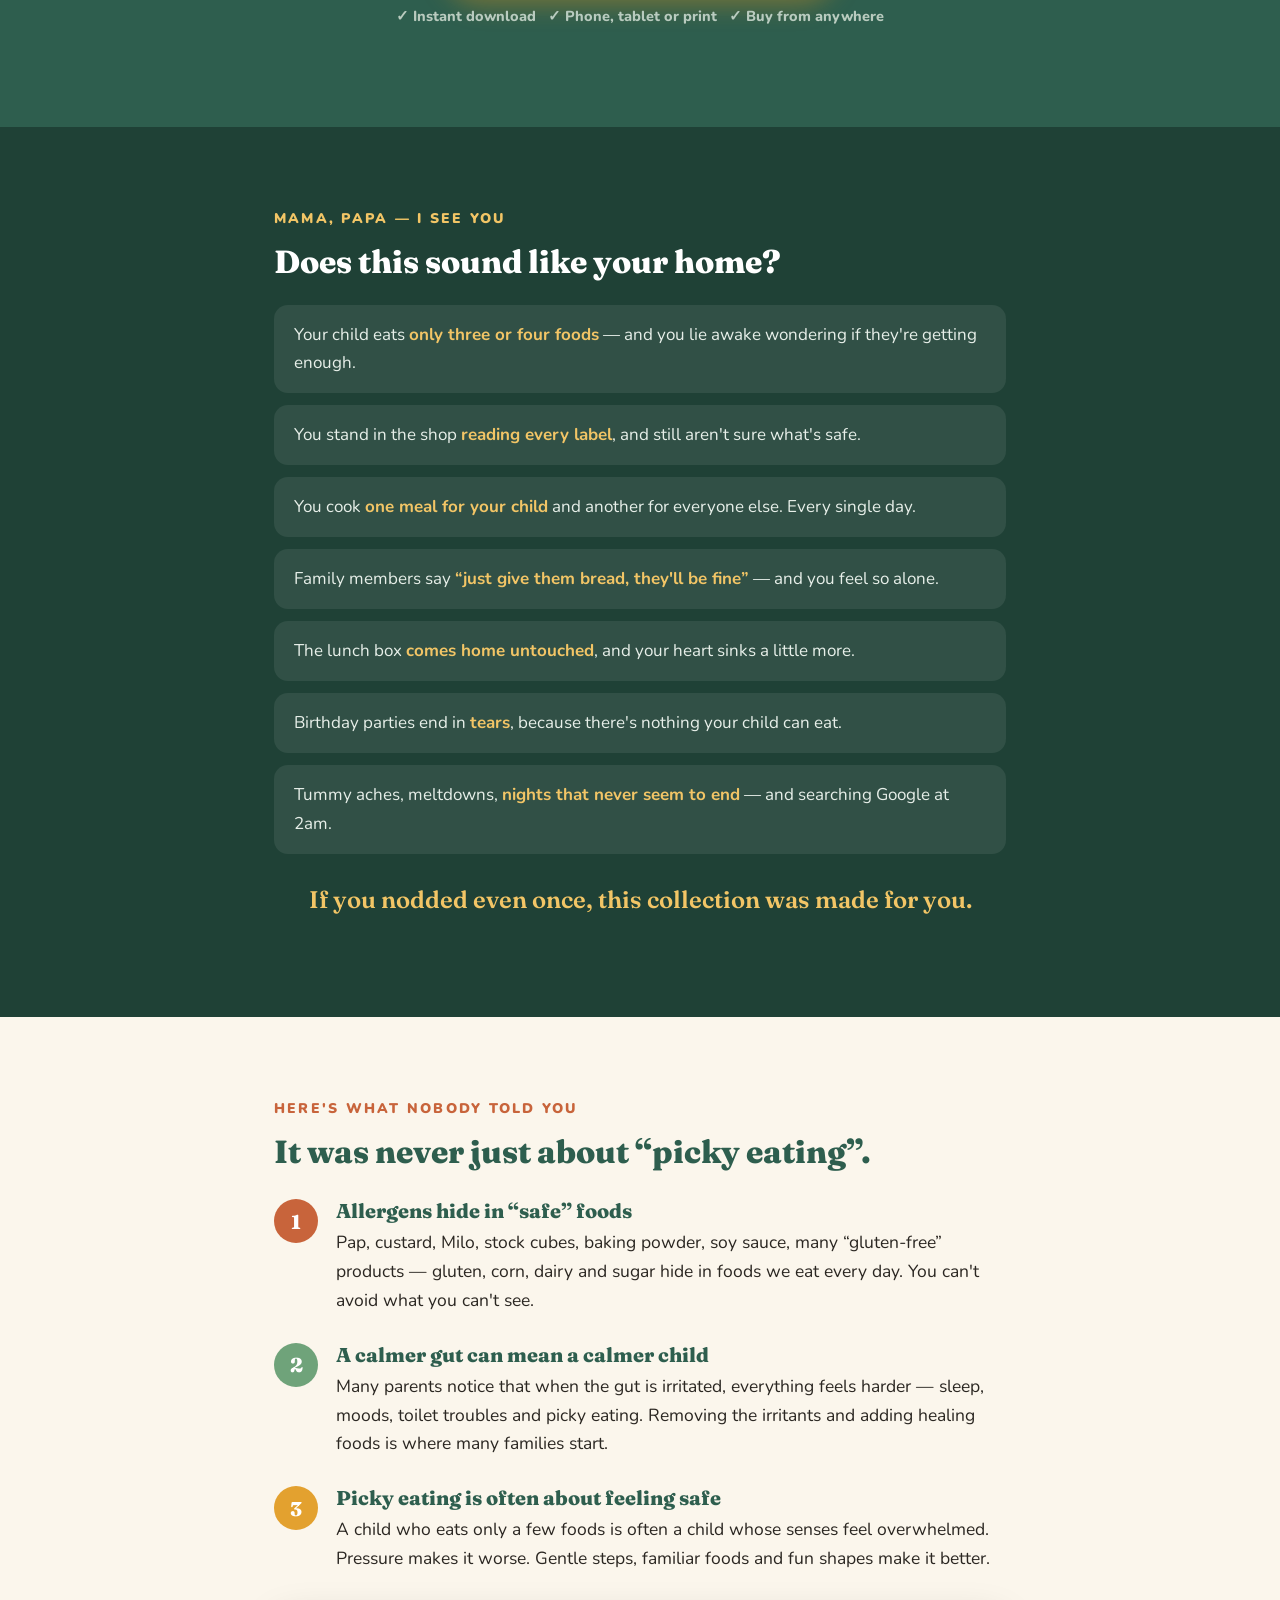
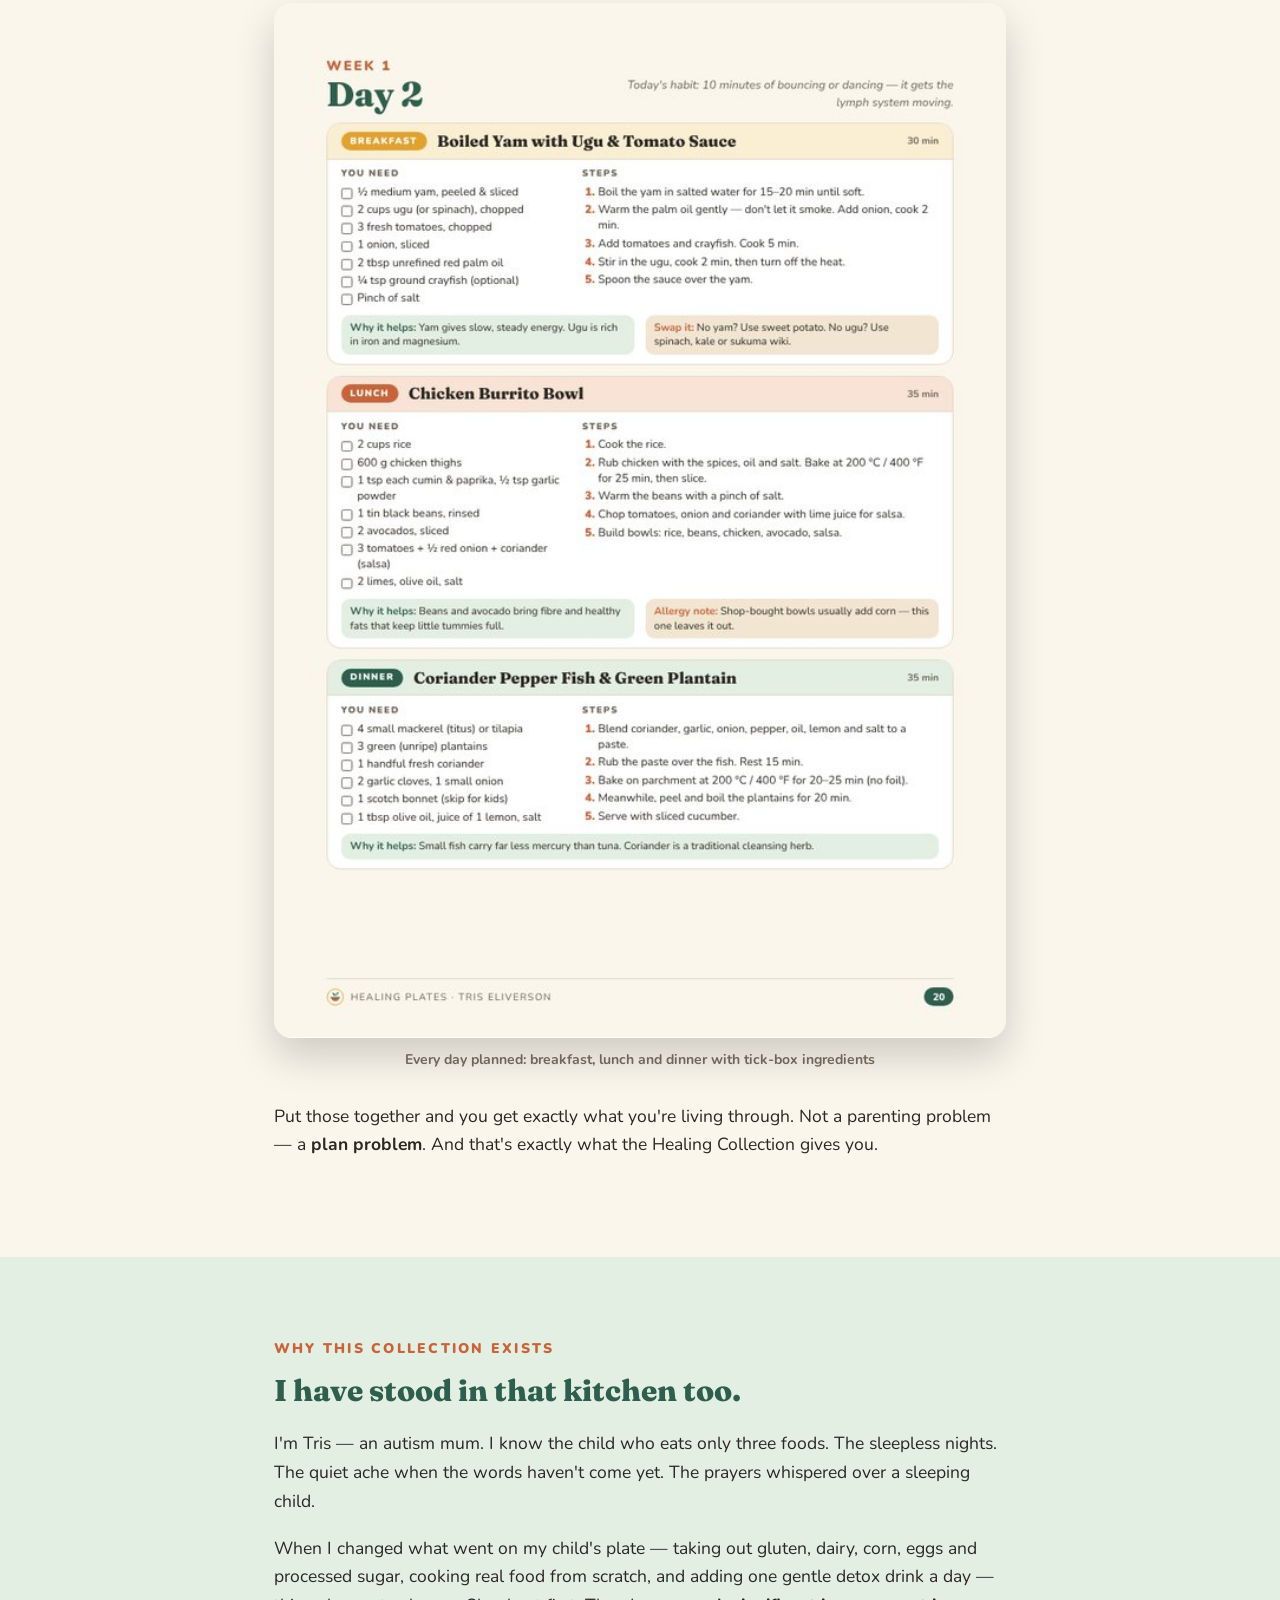
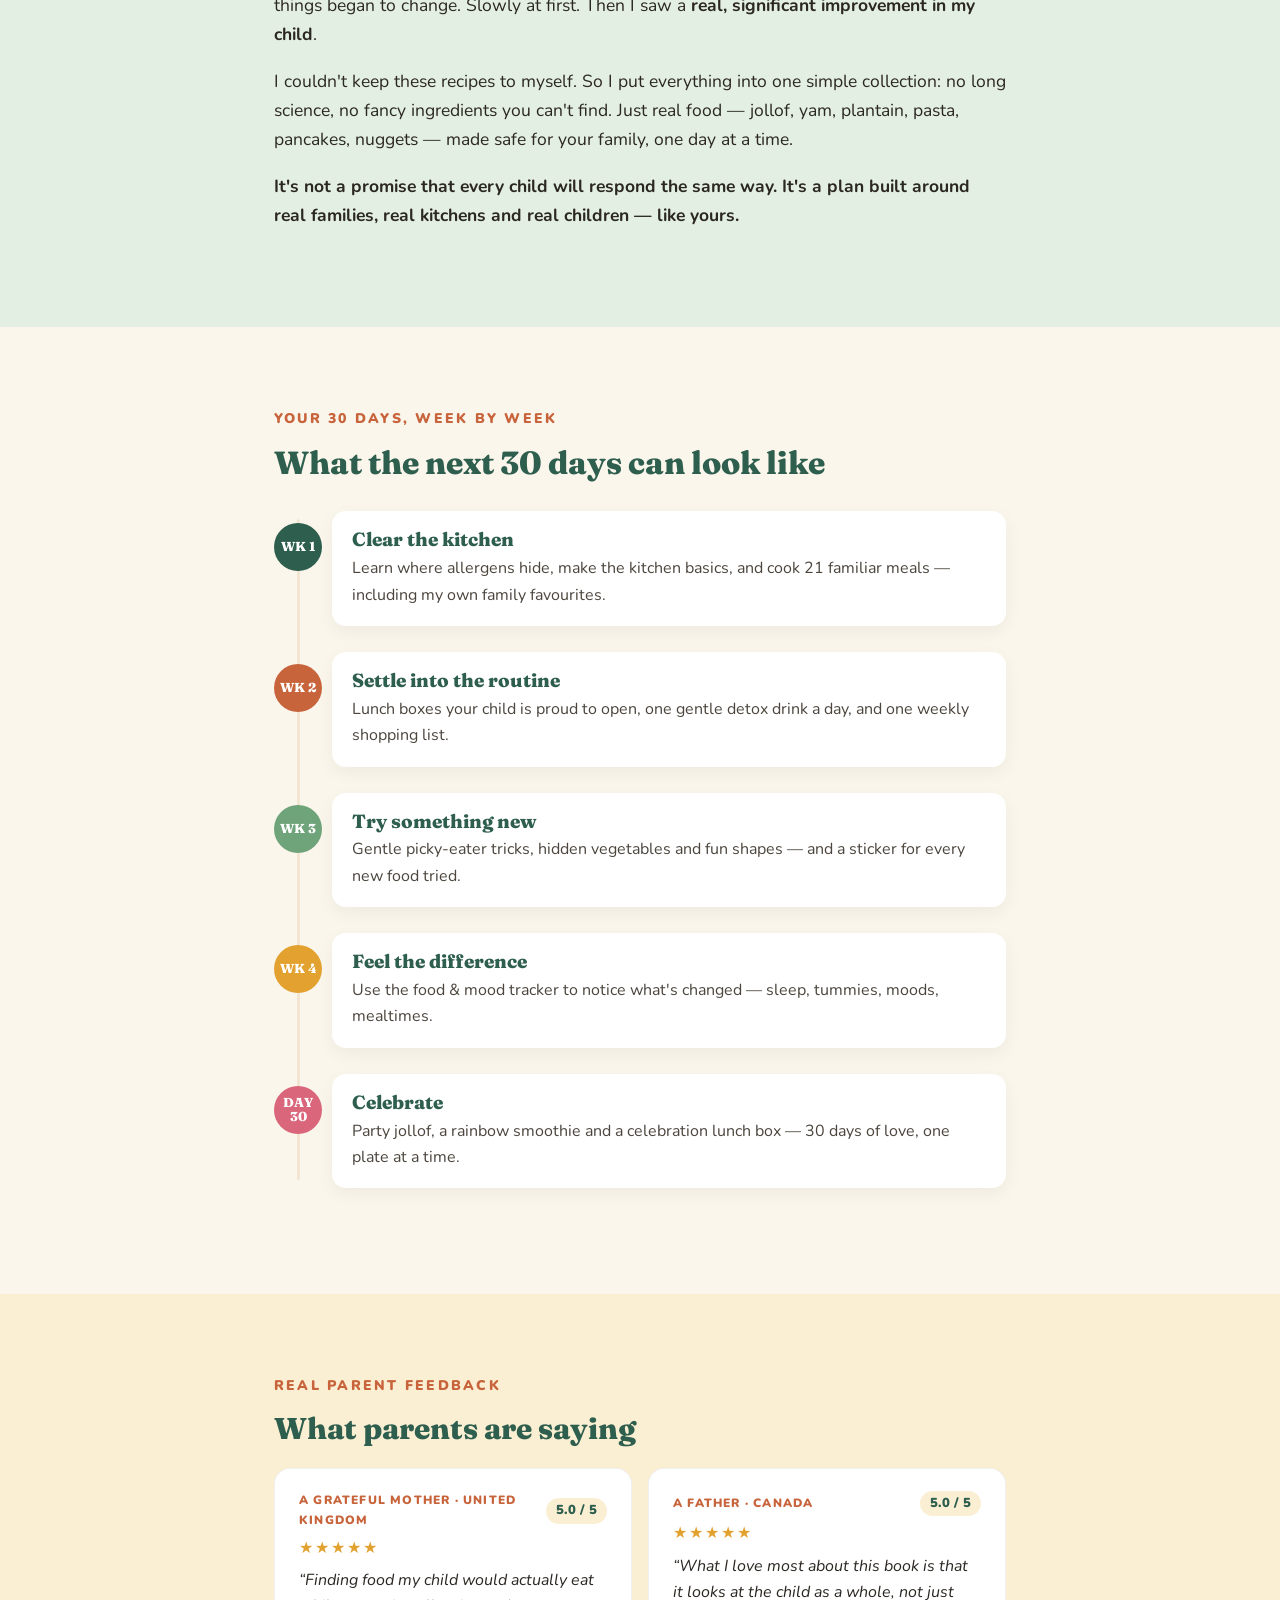
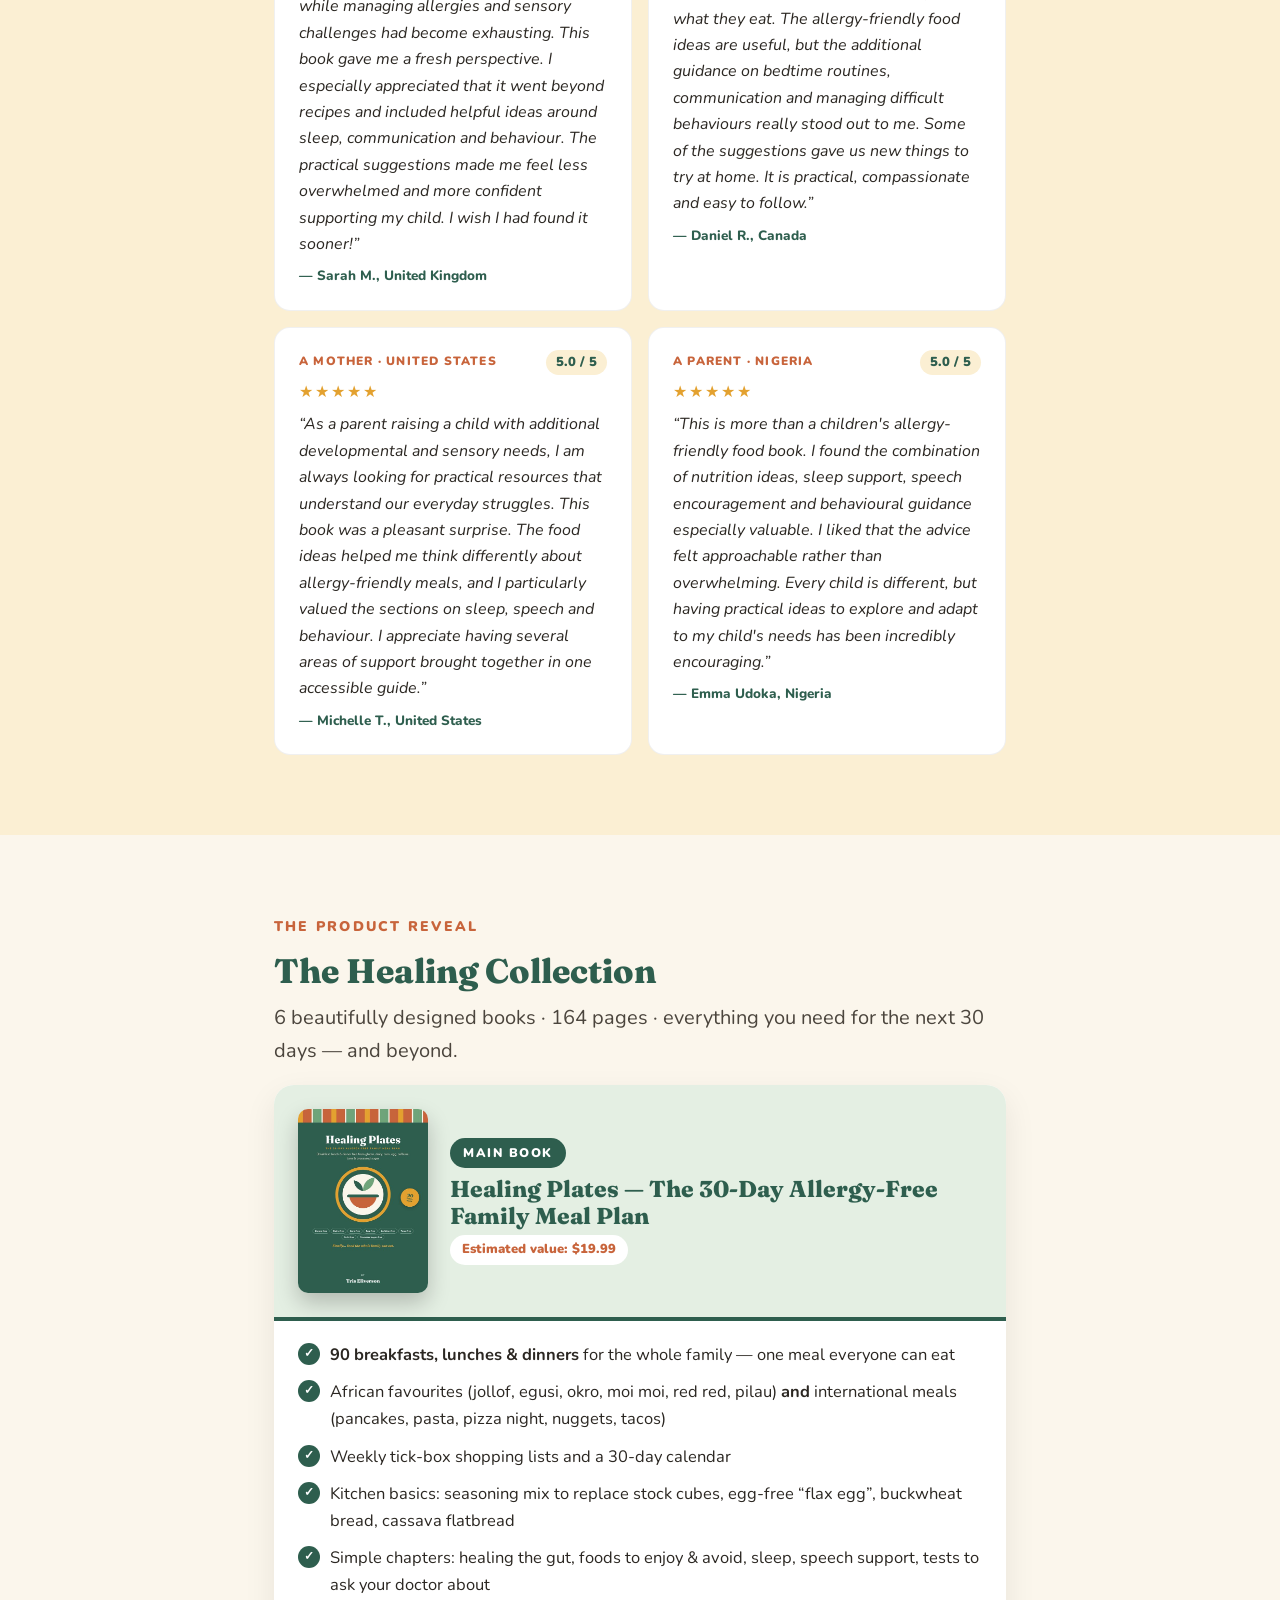
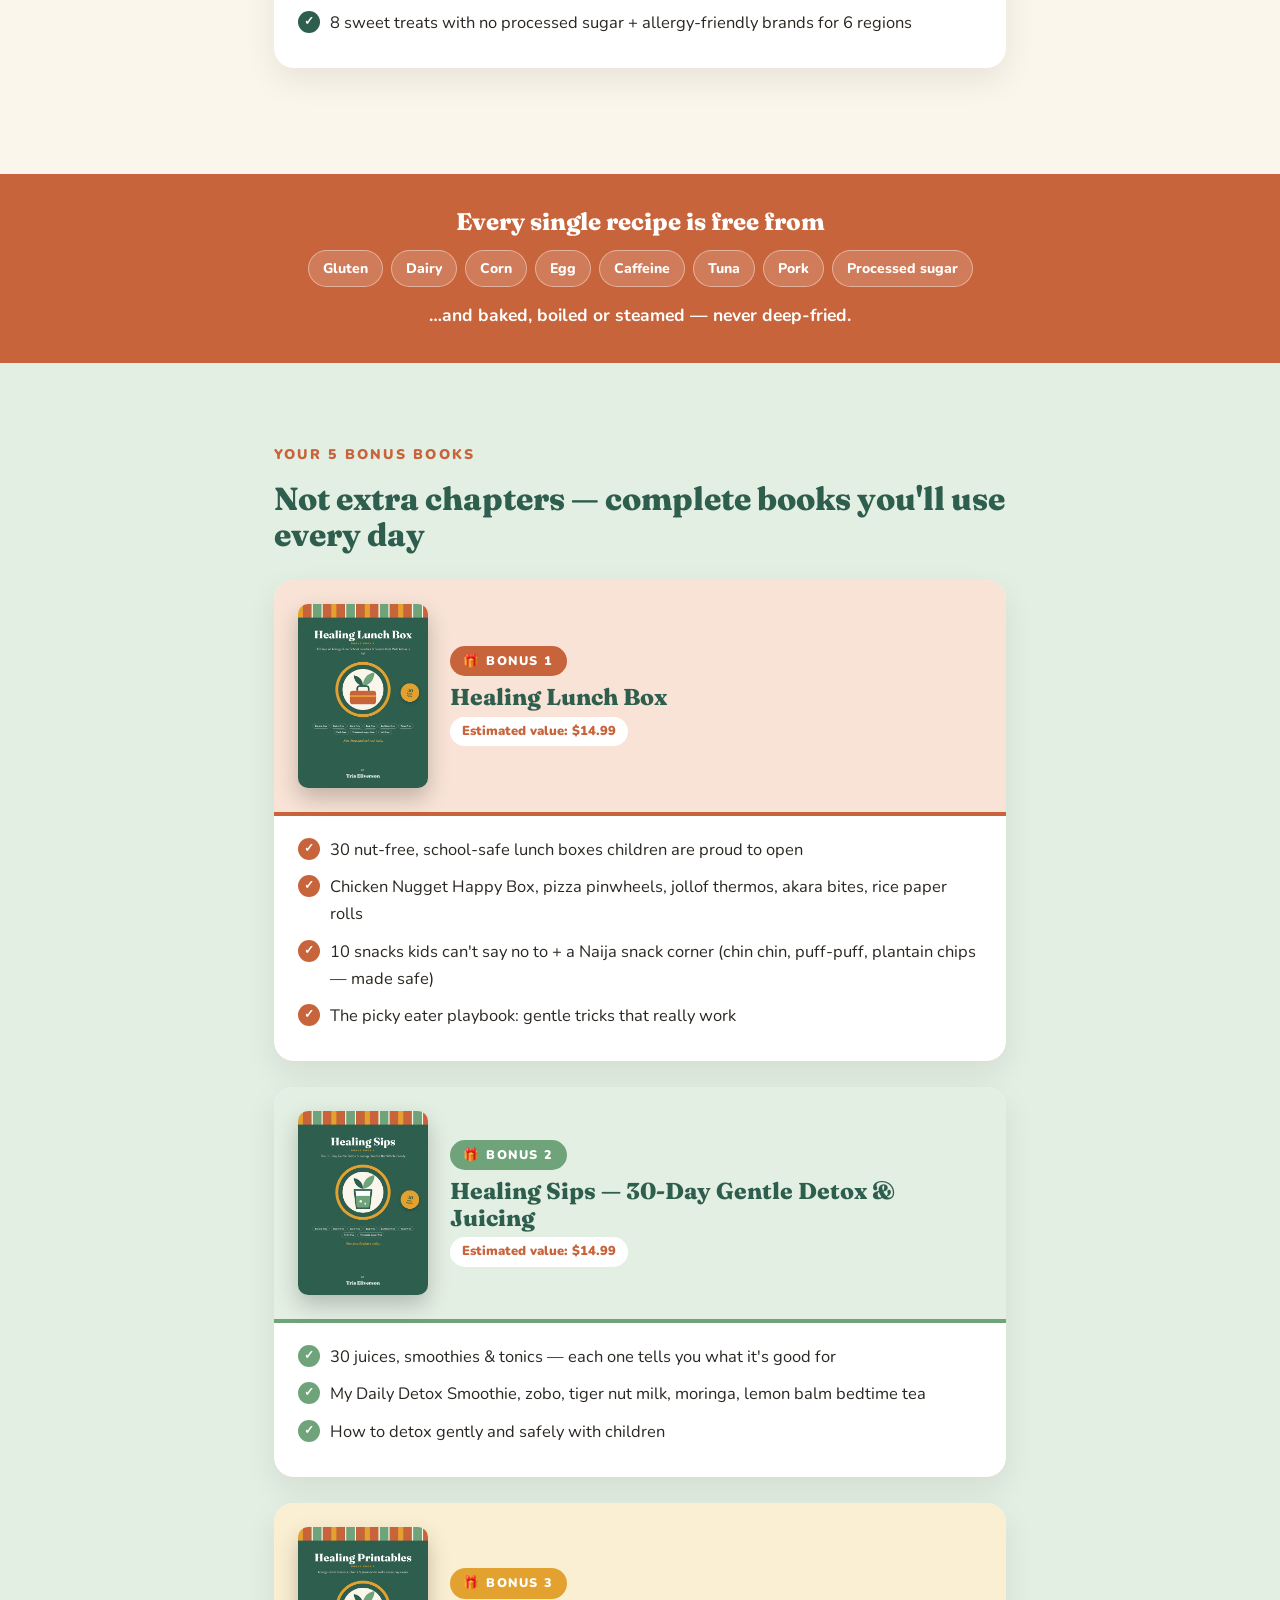
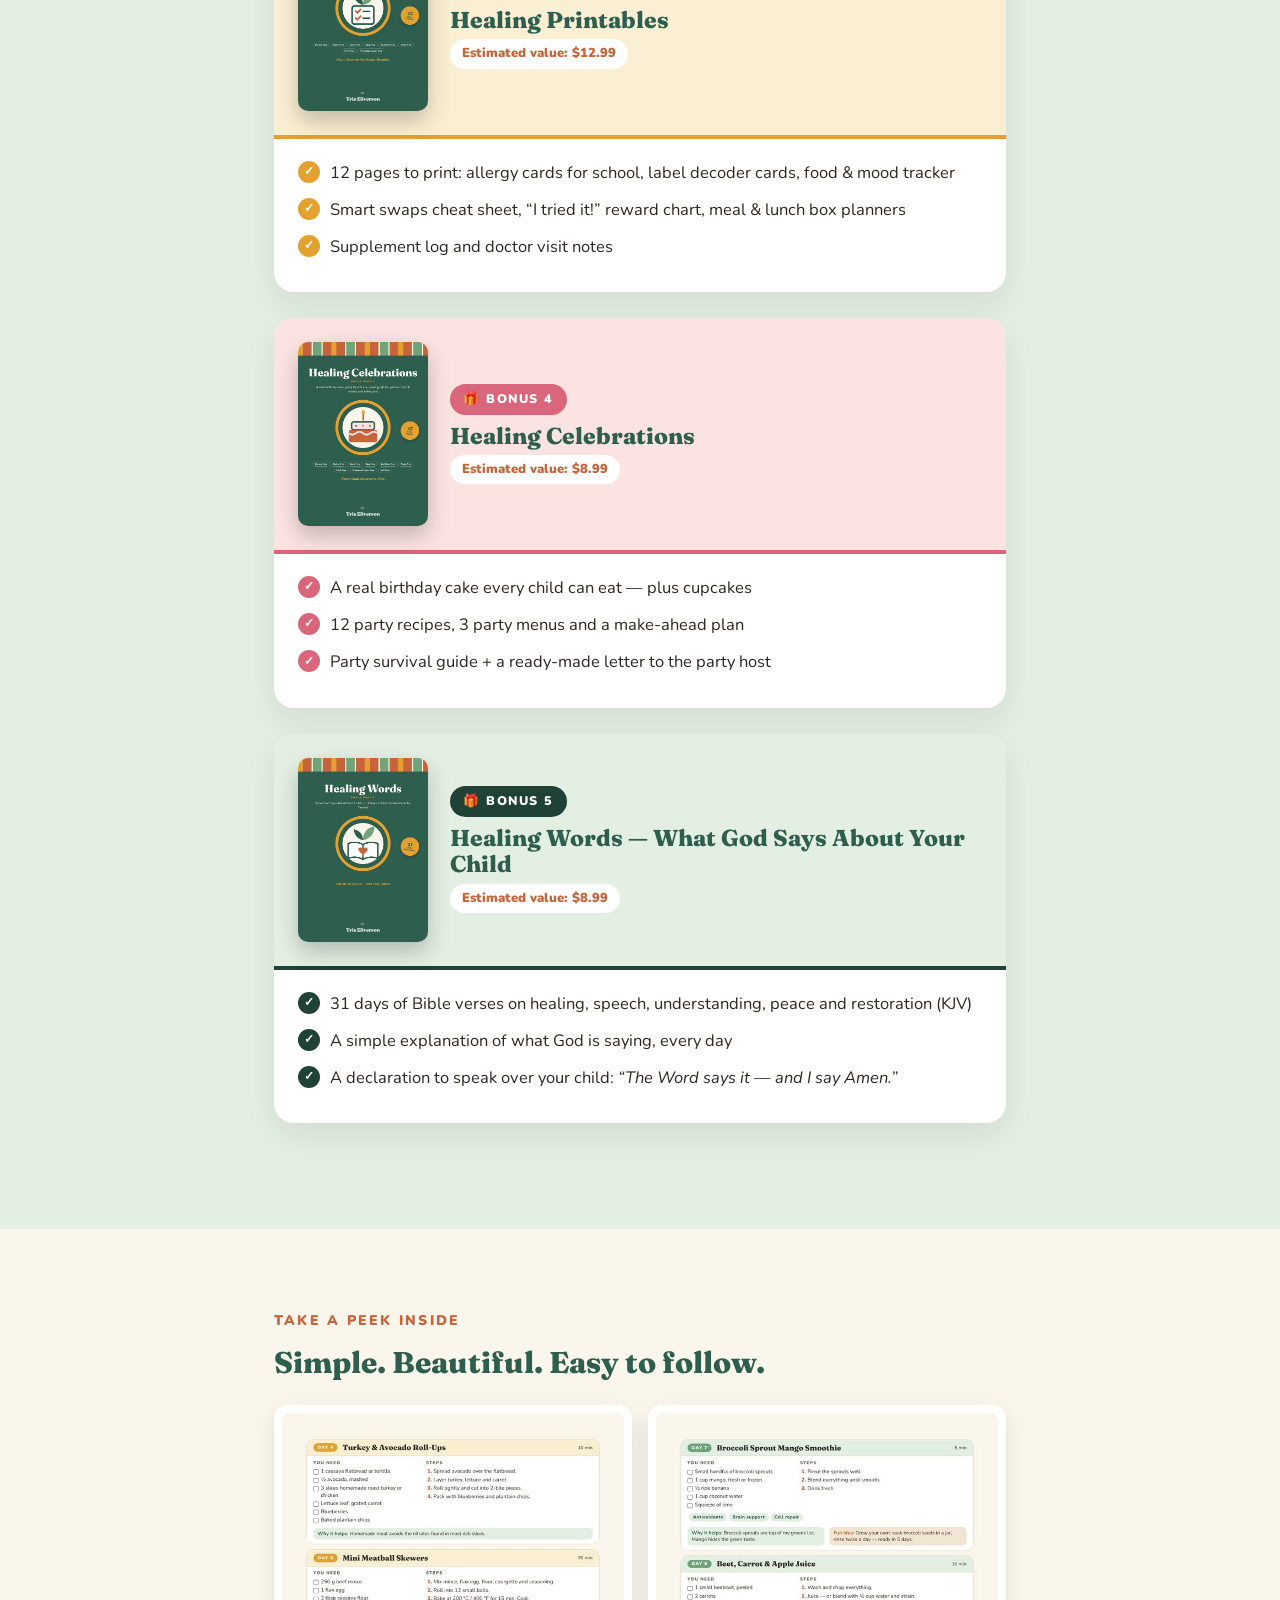
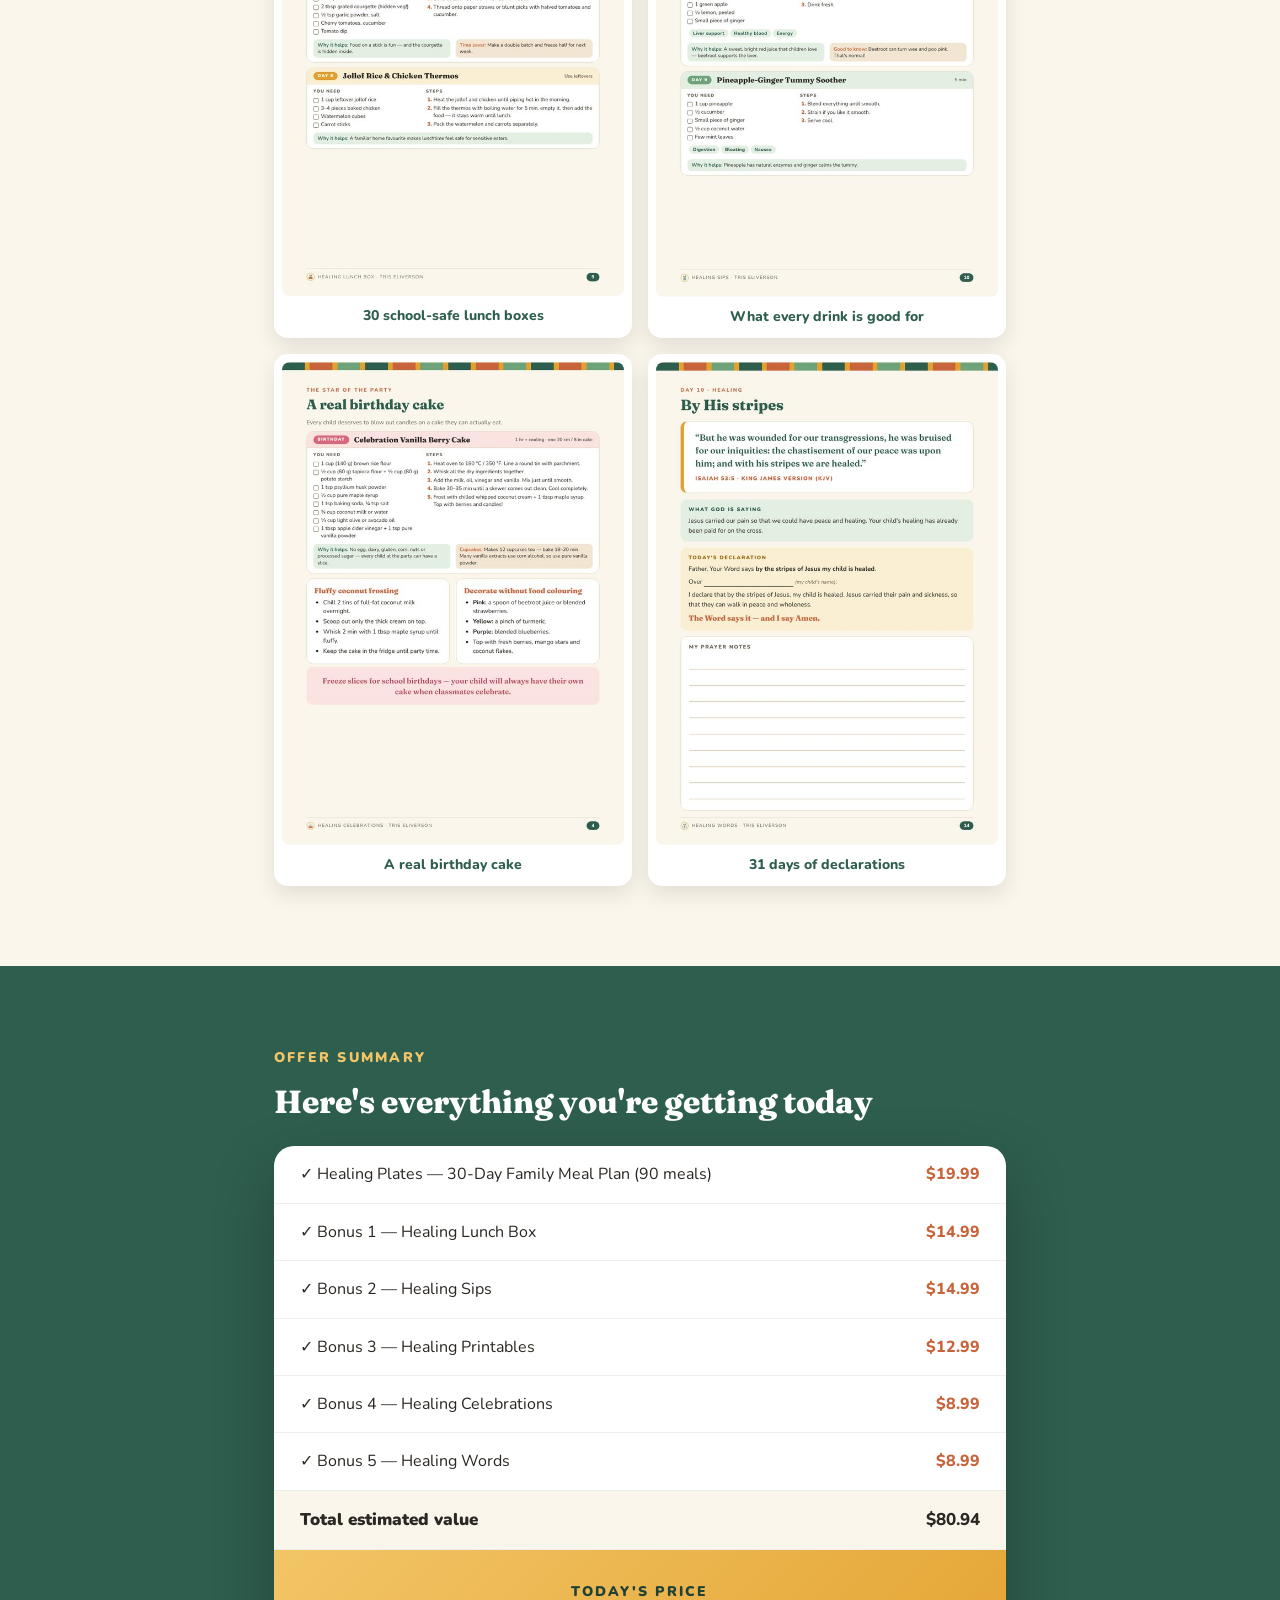
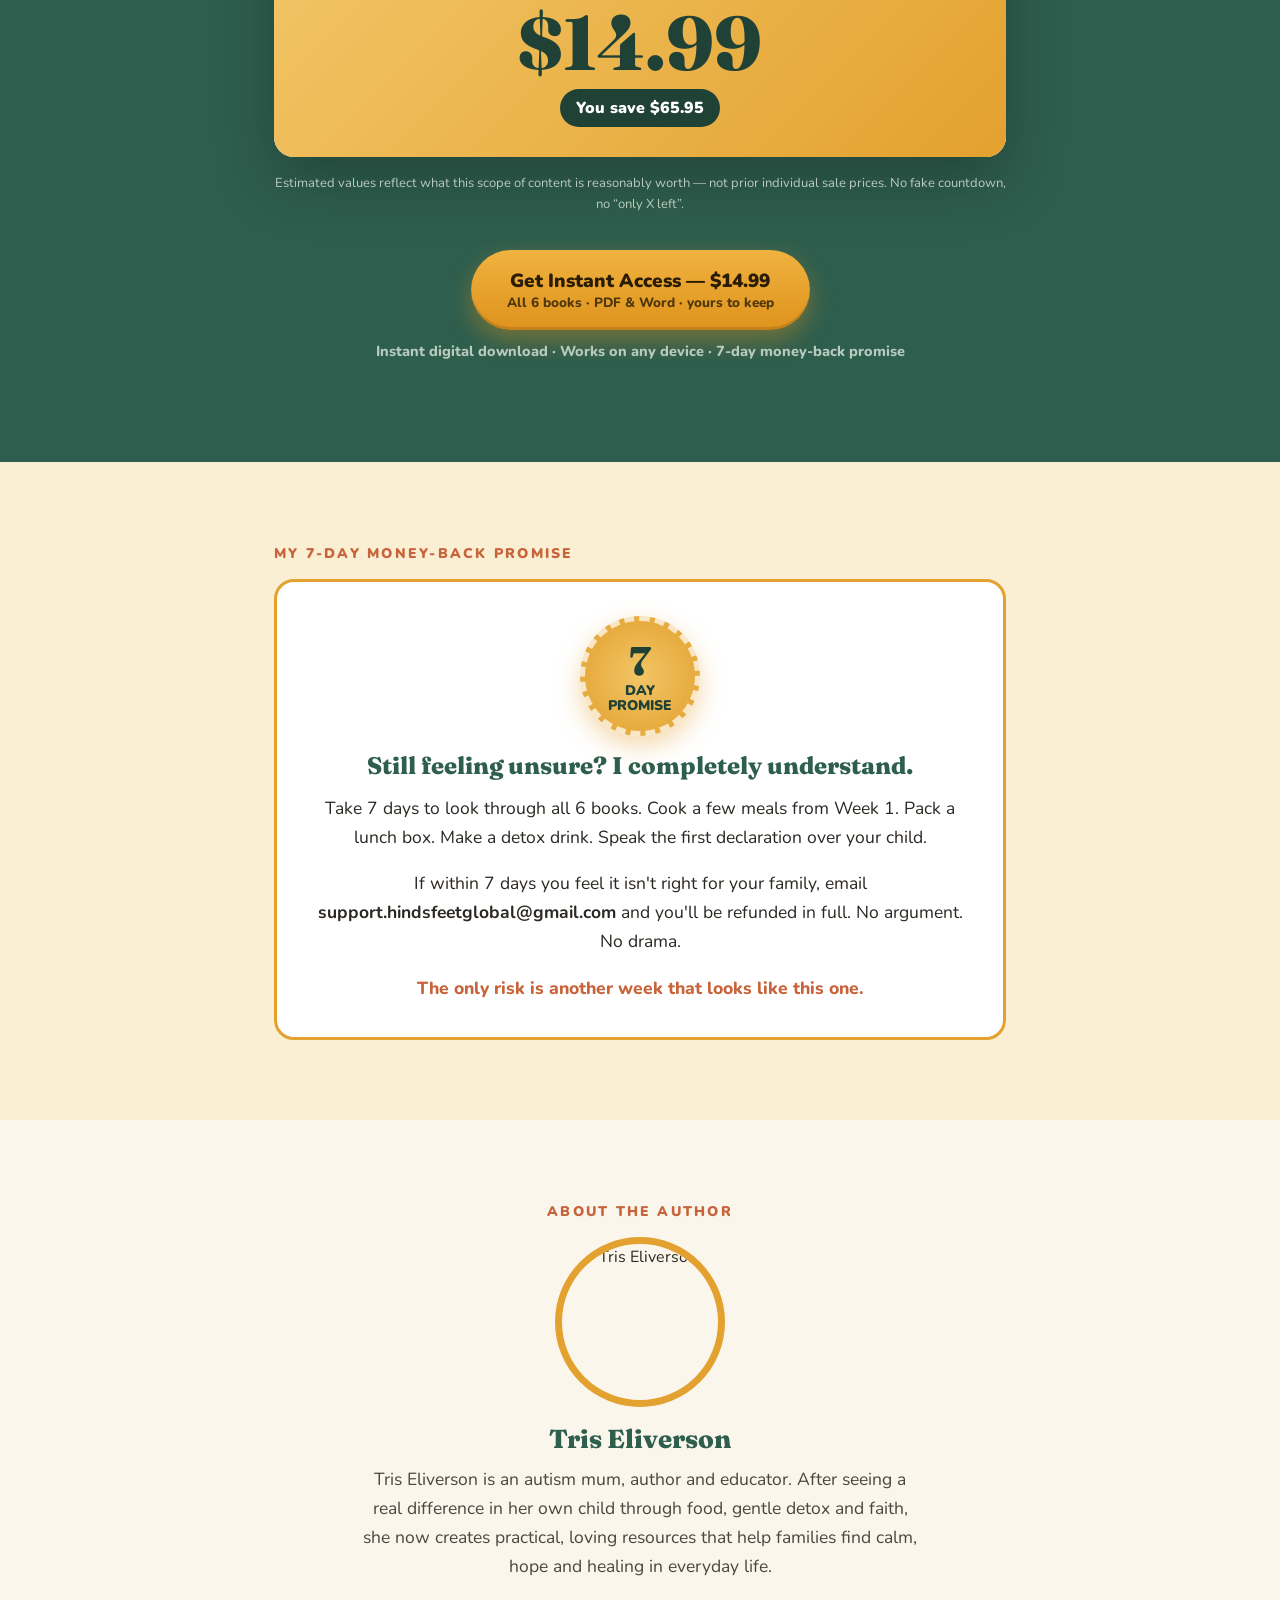
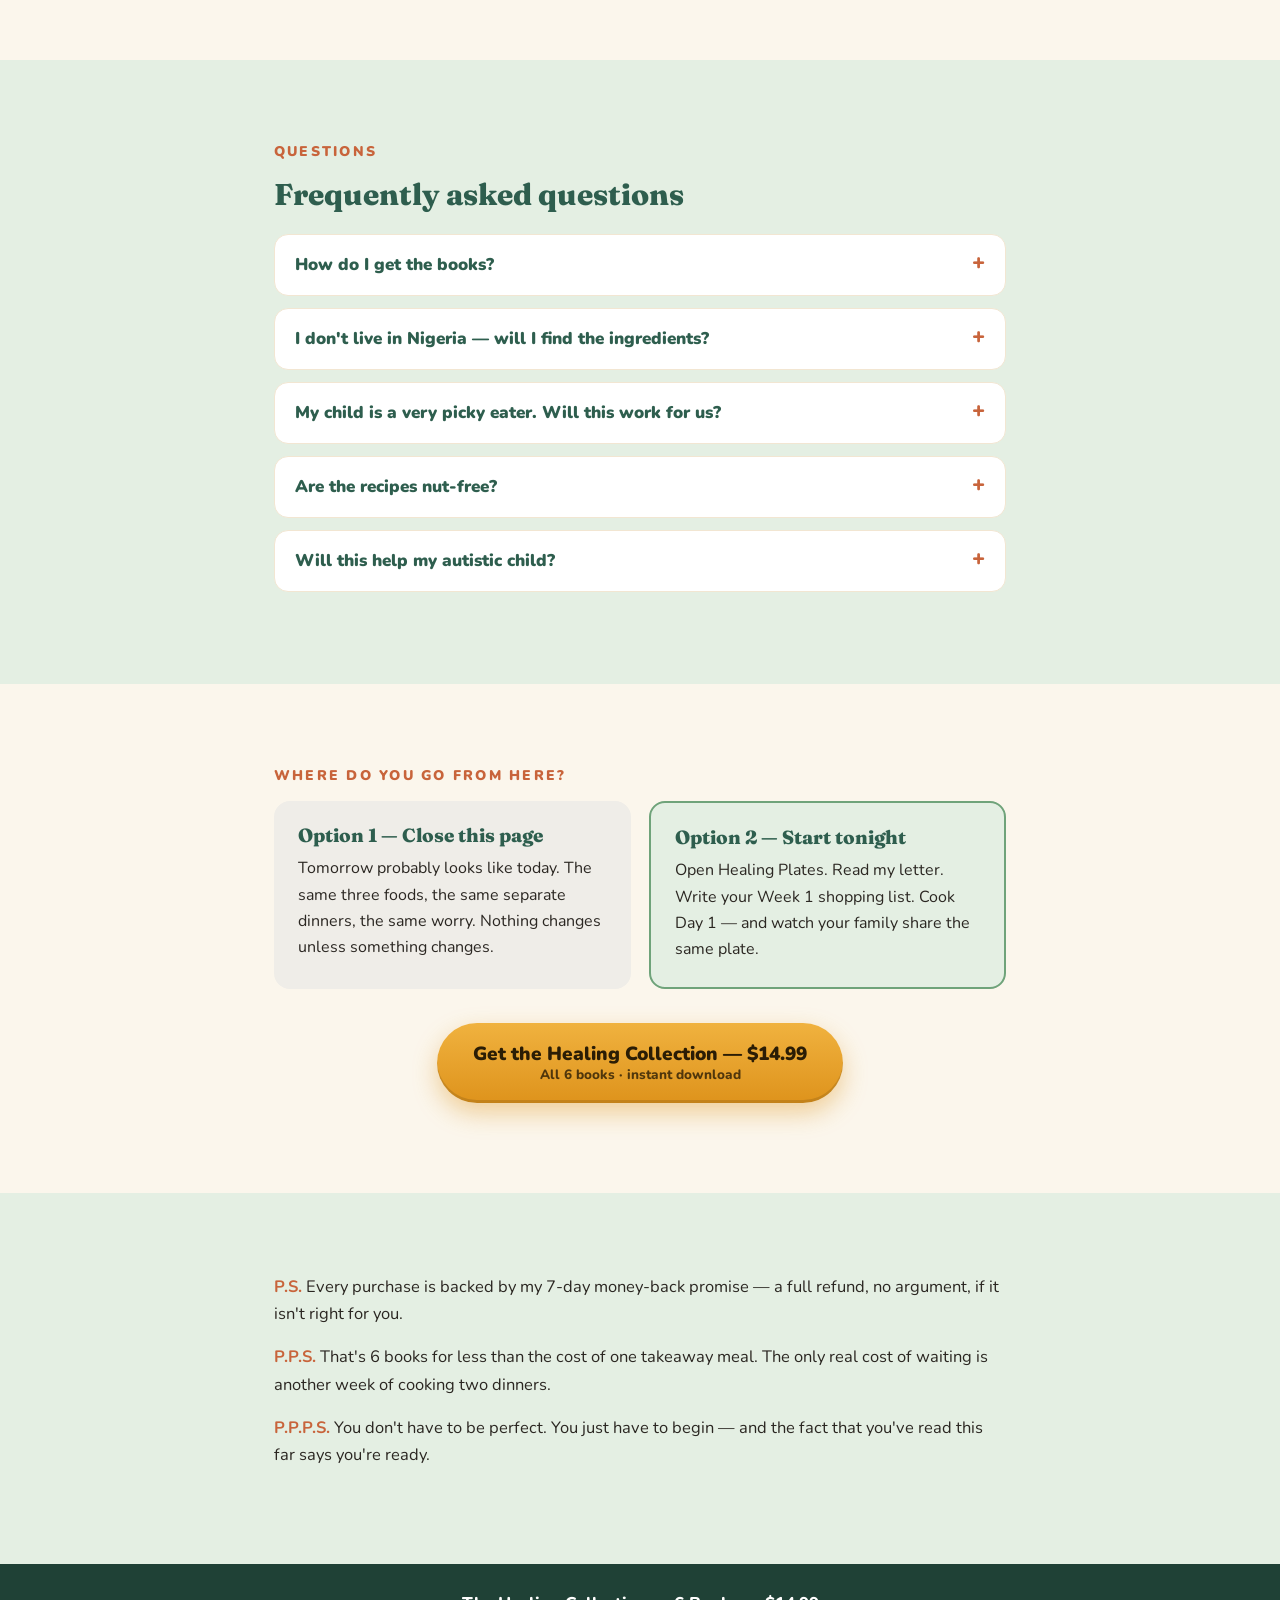
==== commit e3446e8c: "Sales page: add four parent testimonials Co-Authored-By: Claude Opus 5.5 <noreply@anthropic.com> Cla" ====
--- a/sales/site/index.html
+++ b/sales/site/index.html
@@ -153,6 +153,12 @@
     .hcx .bar{ display:flex; } .hcx .bar .btn{ width:auto; }
     .hcx footer.foot{ padding-bottom:90px; }
   }
+.hcx .tgrid{ grid-template-columns:1fr 1fr; }
+.hcx .t-top{ display:flex; justify-content:space-between; align-items:center; gap:10px; margin-bottom:4px; }
+.hcx .t-lbl{ font-size:12px; font-weight:900; letter-spacing:.1em; text-transform:uppercase; color:#C8643B !important; }
+.hcx .t-score{ font-size:13px; font-weight:900; color:#2E5E4E !important; background:#FBEFD3; border-radius:99px; padding:2px 10px; white-space:nowrap; }
+.hcx .tcard .who{ color:#2E5E4E !important; }
+@media(max-width:640px){ .hcx .tgrid{ grid-template-columns:1fr; } }
 </style>
 </head>
 <body style="margin:0">
@@ -246,13 +252,13 @@
     <div class="eyebrow">Real parent feedback</div>
     <h2 style="font-size:30px; margin-bottom:22px; color:#2E5E4E !important;">What parents are saying</h2>
     <div class="tgrid">
-      <div class="tcard"><div class="stars">★★★★★</div><div class="quote">“[Replace with a real review from a parent who has used the books.]”</div><div class="who">First name · Country</div></div>
-      <div class="tcard"><div class="stars">★★★★★</div><div class="quote">“[Replace with a real review from a parent who has used the books.]”</div><div class="who">First name · Country</div></div>
-      <div class="tcard"><div class="stars">★★★★★</div><div class="quote">“[Replace with a real review from a parent who has used the books.]”</div><div class="who">First name · Country</div></div>
-    </div>
-  </div>
-</section>
-
+<div class="tcard"><div class="t-top"><span class="t-lbl">A grateful mother · United Kingdom</span><span class="t-score">5.0 / 5</span></div><div class="stars">★★★★★</div><div class="quote">“Finding food my child would actually eat while managing allergies and sensory challenges had become exhausting. This book gave me a fresh perspective. I especially appreciated that it went beyond recipes and included helpful ideas around sleep, communication and behaviour. The practical suggestions made me feel less overwhelmed and more confident supporting my child. I wish I had found it sooner!”</div><div class="who">— Sarah M., United Kingdom</div></div>
+<div class="tcard"><div class="t-top"><span class="t-lbl">A father · Canada</span><span class="t-score">5.0 / 5</span></div><div class="stars">★★★★★</div><div class="quote">“What I love most about this book is that it looks at the child as a whole, not just what they eat. The allergy-friendly food ideas are useful, but the additional guidance on bedtime routines, communication and managing difficult behaviours really stood out to me. Some of the suggestions gave us new things to try at home. It is practical, compassionate and easy to follow.”</div><div class="who">— Daniel R., Canada</div></div>
+<div class="tcard"><div class="t-top"><span class="t-lbl">A mother · United States</span><span class="t-score">5.0 / 5</span></div><div class="stars">★★★★★</div><div class="quote">“As a parent raising a child with additional developmental and sensory needs, I am always looking for practical resources that understand our everyday struggles. This book was a pleasant surprise. The food ideas helped me think differently about allergy-friendly meals, and I particularly valued the sections on sleep, speech and behaviour. I appreciate having several areas of support brought together in one accessible guide.”</div><div class="who">— Michelle T., United States</div></div>
+<div class="tcard"><div class="t-top"><span class="t-lbl">A parent · Nigeria</span><span class="t-score">5.0 / 5</span></div><div class="stars">★★★★★</div><div class="quote">“This is more than a children's allergy-friendly food book. I found the combination of nutrition ideas, sleep support, speech encouragement and behavioural guidance especially valuable. I liked that the advice felt approachable rather than overwhelming. Every child is different, but having practical ideas to explore and adapt to my child's needs has been incredibly encouraging.”</div><div class="who">— Emma Udoka, Nigeria</div></div>
+</div>
+</div>
+</section>
 <!-- ============ PRODUCT REVEAL ============ -->
 <section class="band" style="background:#FBF6EC;">
   <div class="wrap">
